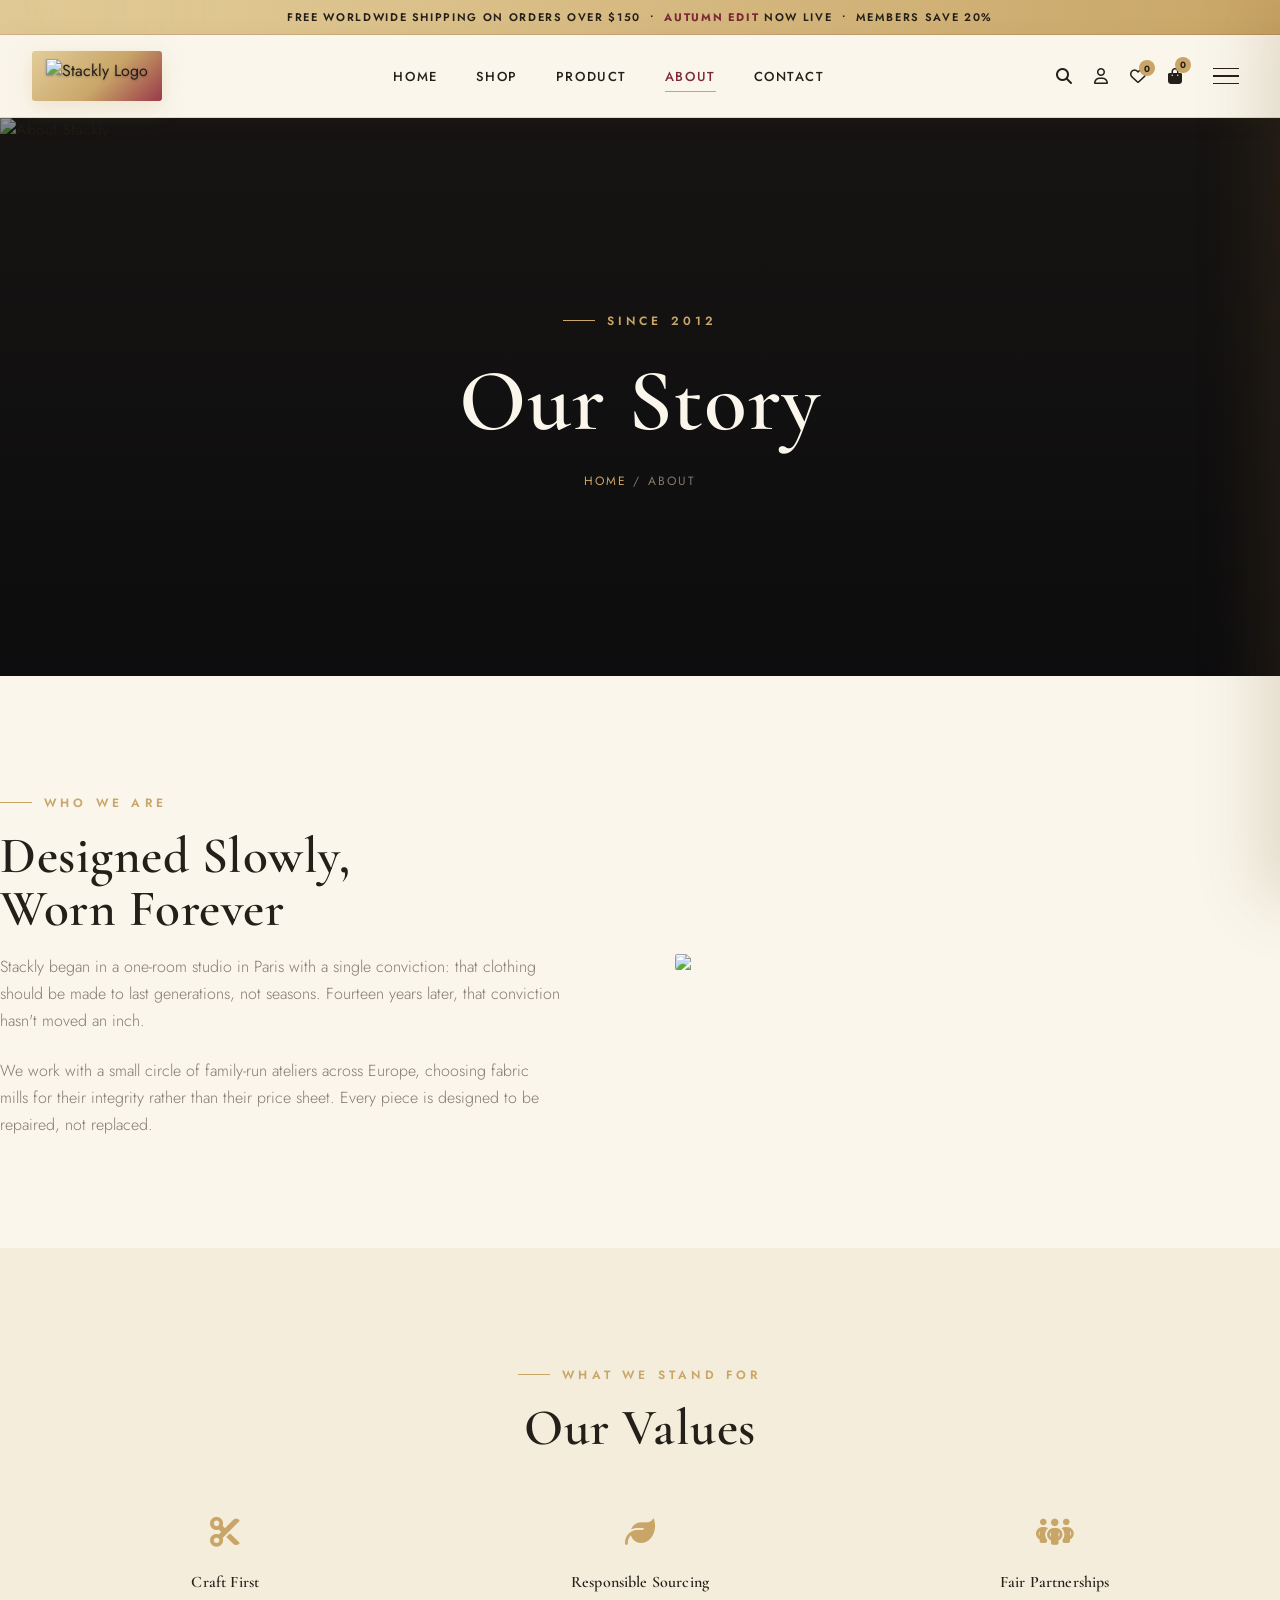
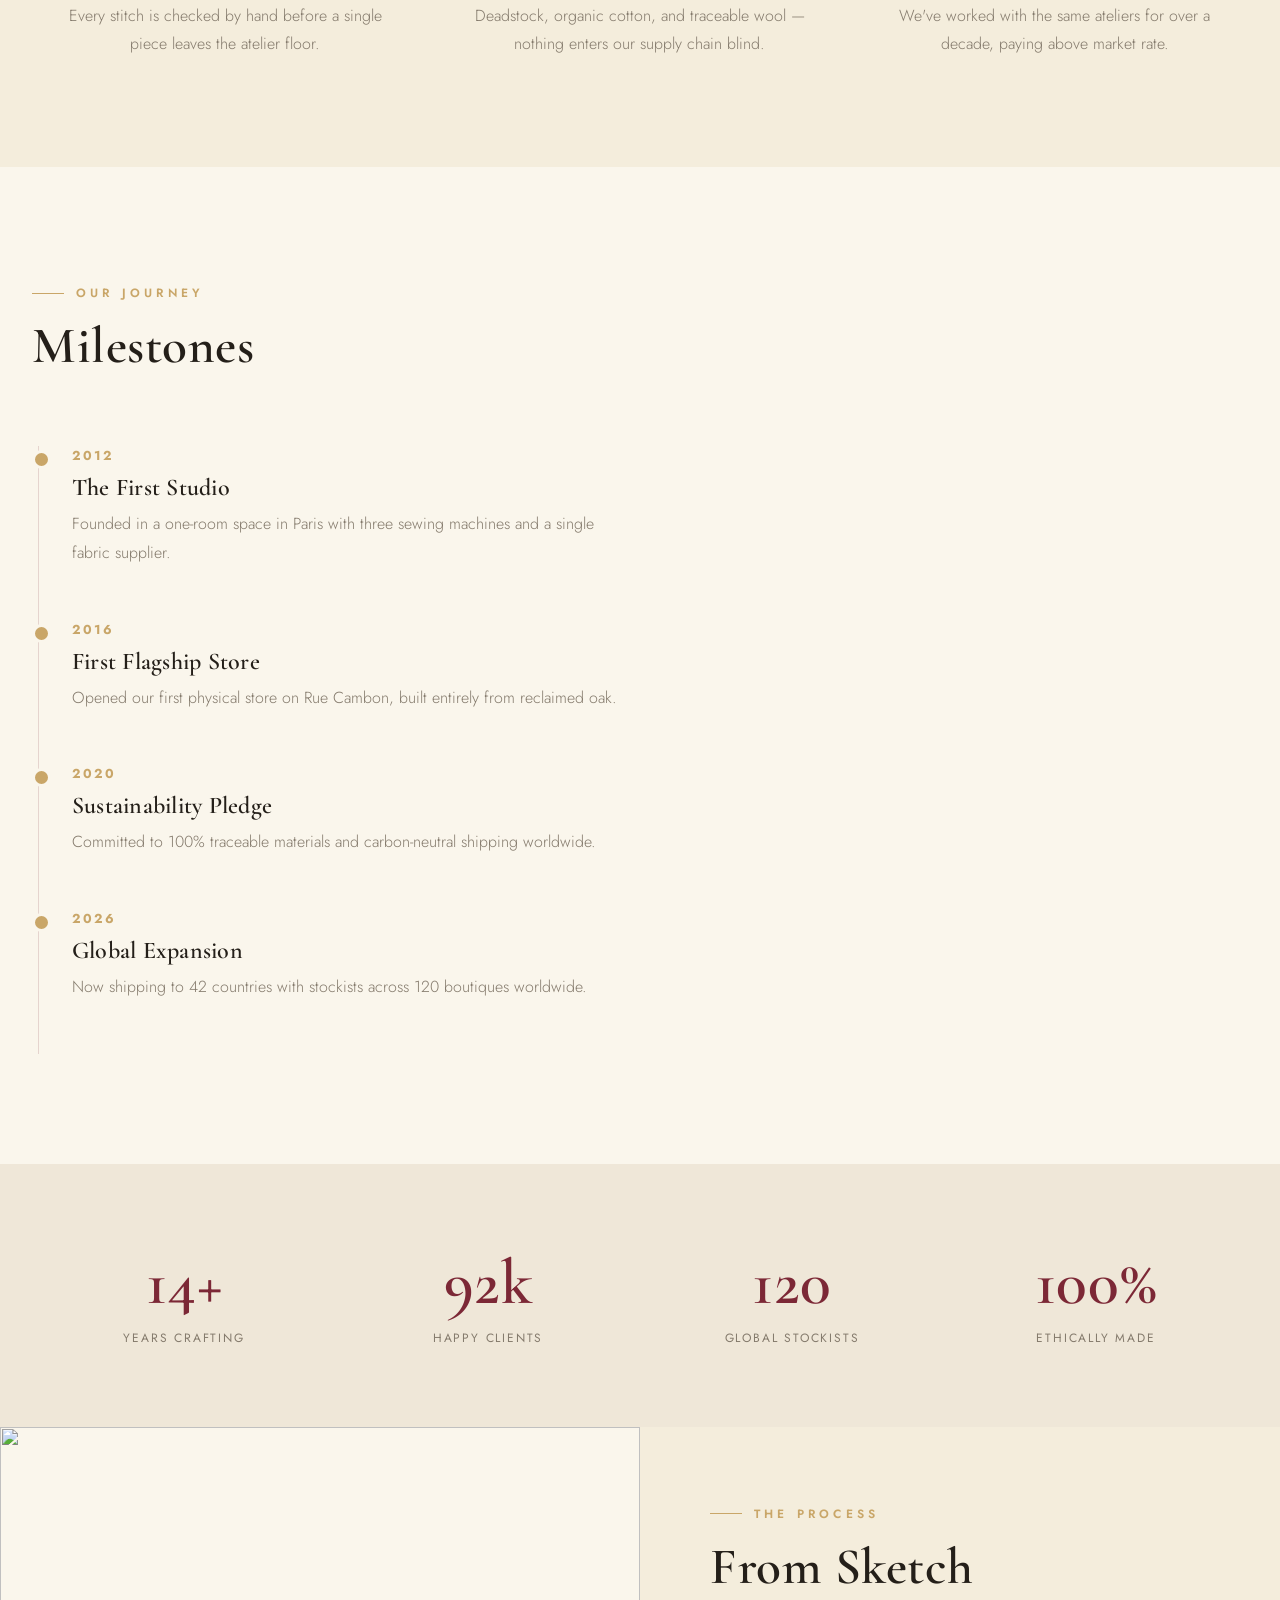
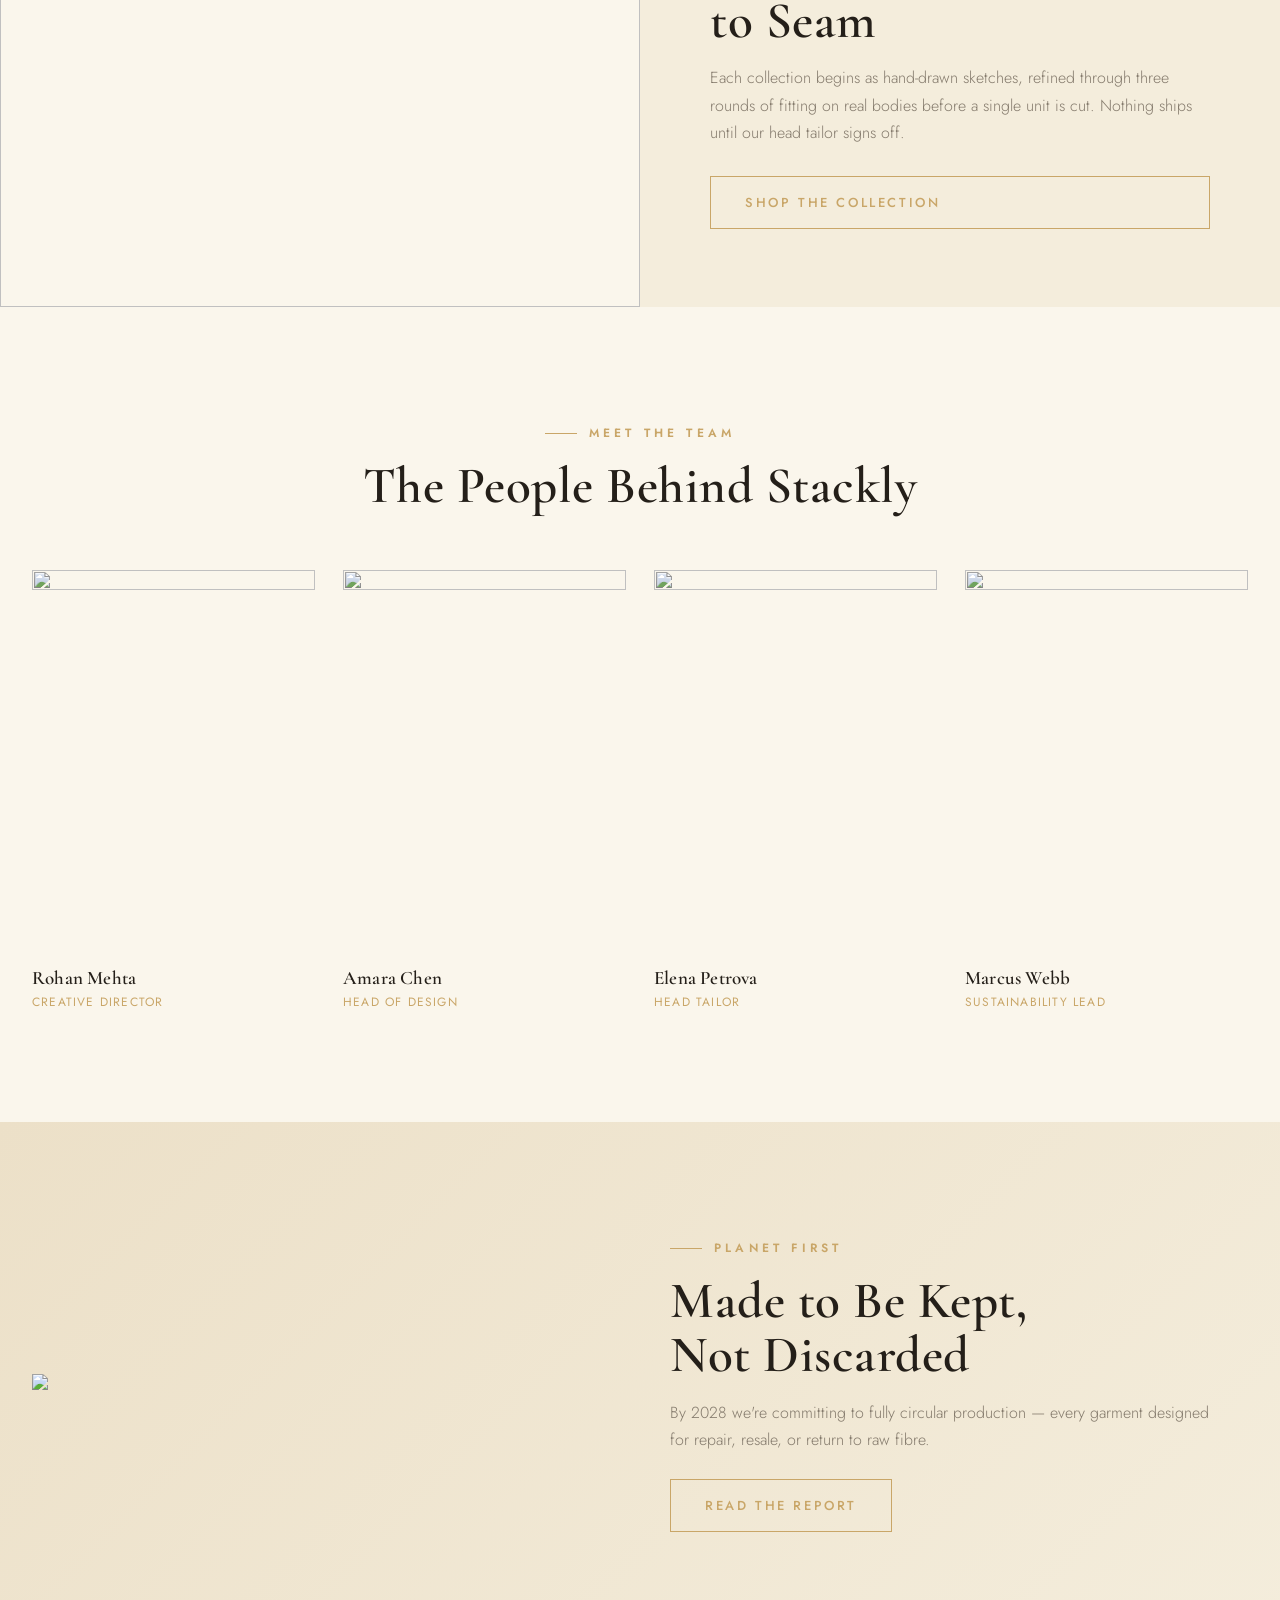
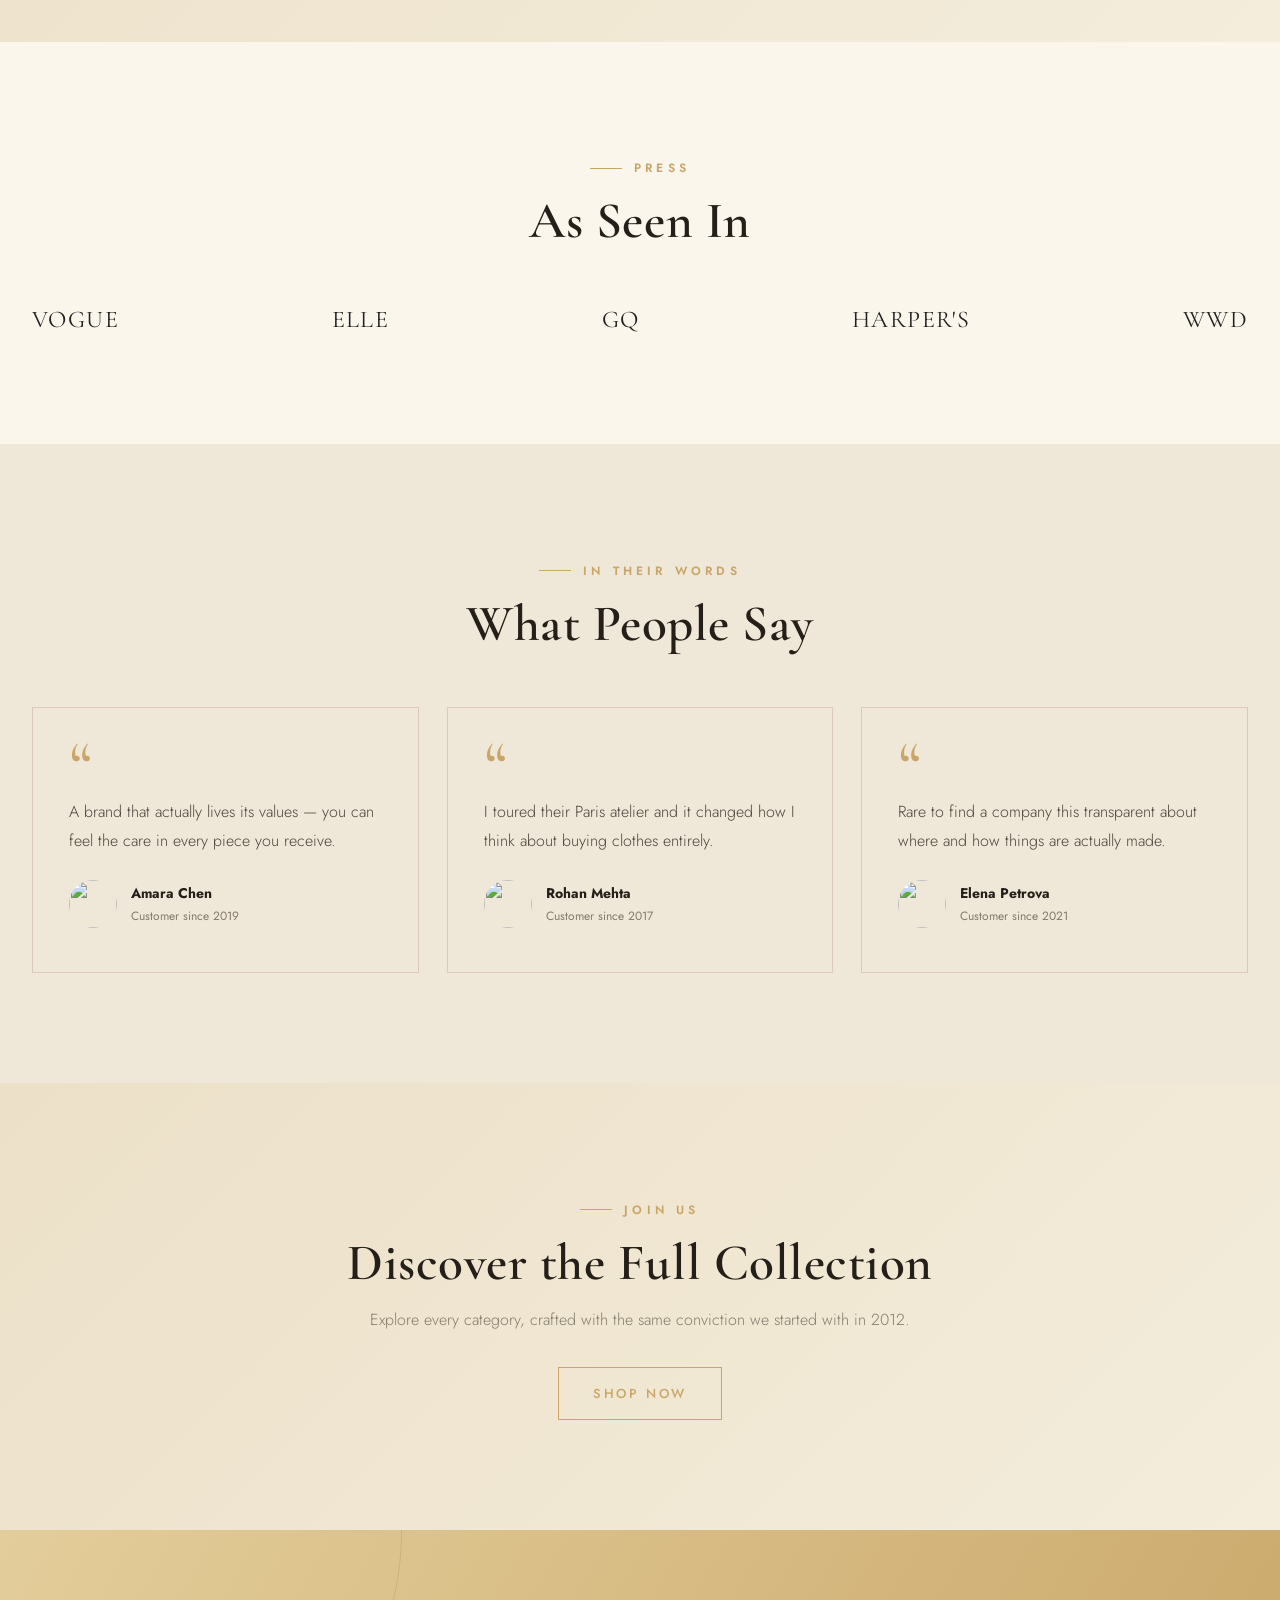
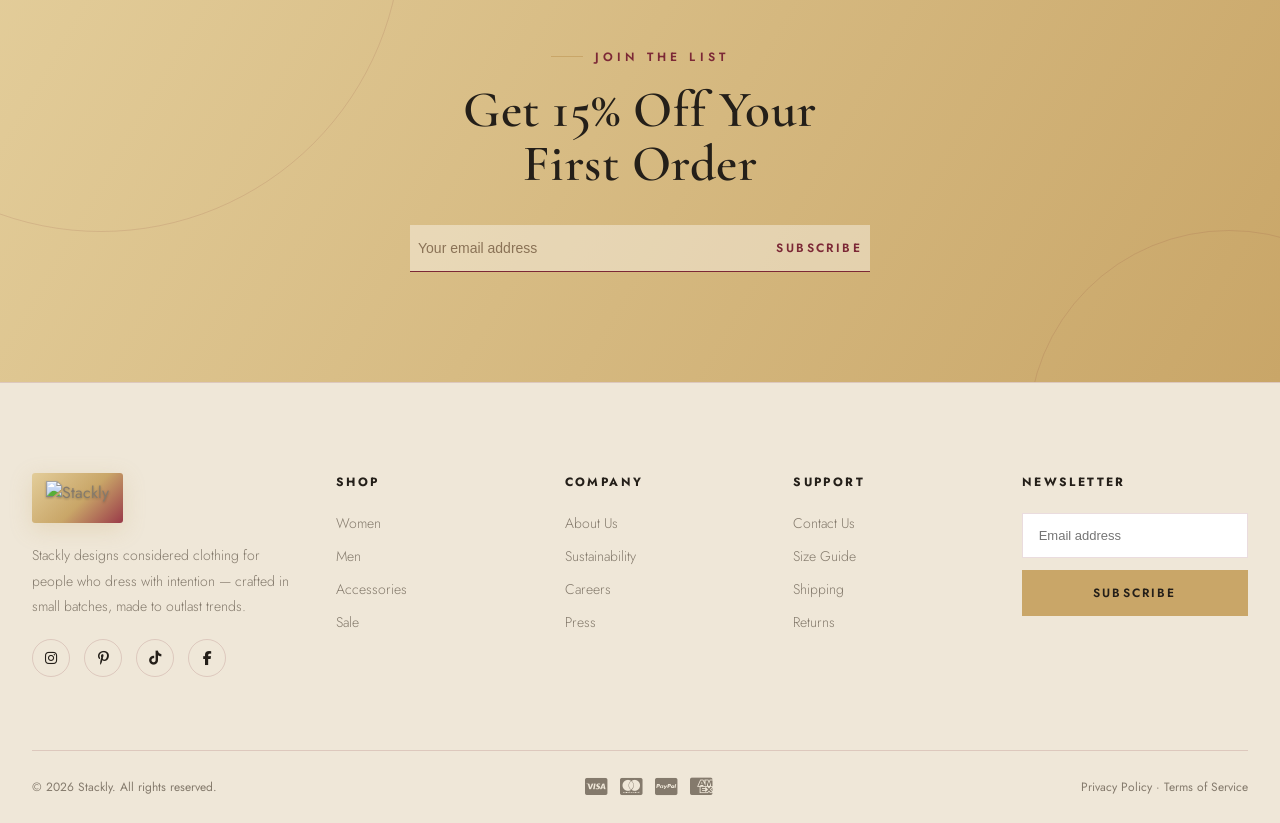
==== about.html @ 3dc77182 "initial commit" ====
<!DOCTYPE html>
<html lang="en">
<head>
<meta charset="UTF-8">
<meta name="viewport" content="width=device-width, initial-scale=1.0">
<title>About — Stackly</title>
<link rel="icon" href="https://wsrv.nl/?url=https://snabsolutions.in/wp-content/uploads/2026/02/stackly-snab-solutions.png&w=64&h=64&output=webp">
<link rel="stylesheet" href="css/style.css">
<link rel="stylesheet" href="https://cdnjs.cloudflare.com/ajax/libs/font-awesome/6.5.1/css/all.min.css">
</head>
<body>

<div class="preloader"><div class="logo-chip"><img src="https://wsrv.nl/?url=https://snabsolutions.in/wp-content/uploads/2026/02/stackly-snab-solutions.png&w=180&h=72&output=webp&q=80&fit=inside" alt="Stackly"></div></div>
<script>setTimeout(function(){var p=document.querySelector(".preloader");if(p)p.classList.add("hide");},1500);</script>
<div class="ambient-blob"></div>
<button class="to-top"><i class="fa-solid fa-arrow-up"></i></button>

<div class="topbar">Free Worldwide Shipping on Orders Over $150 &nbsp;•&nbsp; <b>Autumn Edit</b> Now Live &nbsp;•&nbsp; Members Save 20%</div>
<header class="site-header">
  <div class="header-inner">
    <div class="logo-wrap"><a href="index.html" class="logo-chip"><img src="https://wsrv.nl/?url=https://snabsolutions.in/wp-content/uploads/2026/02/stackly-snab-solutions.png&w=260&h=104&output=webp&q=80&fit=inside" alt="Stackly Logo"></a></div>
    <nav class="main-nav desktop-only">
      <a href="index.html">Home</a><a href="shop.html">Shop</a><a href="product.html">Product</a><a href="about.html" class="active">About</a><a href="contact.html">Contact</a>
    </nav>
    <div class="header-icons">
      <a href="#" class="desktop-only" id="searchToggle"><i class="fa-solid fa-magnifying-glass"></i></a>
      <a href="#" class="desktop-only"><i class="fa-regular fa-user"></i></a>
      <a href="#" class="desktop-only" id="wishlistToggle"><i class="fa-regular fa-heart"></i><span class="icon-badge" id="wishBadge">0</span></a>
      <a href="#" class="cart-icon" id="cartToggle"><i class="fa-solid fa-bag-shopping"></i><span class="icon-badge" id="cartBadge">0</span></a>
      <button class="hamburger" aria-label="Menu"><span></span><span></span><span></span></button>
    </div>
  </div>
</header>

<div class="fullscreen-menu">
  <button class="fs-close hamburger open" aria-label="Close"><span></span><span></span><span></span></button>
  <div class="fs-menu-inner">
    <nav class="fs-nav">
      <a href="index.html"><i>01</i>Home</a><a href="shop.html"><i>02</i>Shop</a><a href="product.html"><i>03</i>Product</a><a href="about.html"><i>04</i>About</a><a href="contact.html"><i>05</i>Contact</a>
    </nav>
    <div class="fs-meta">
      <div class="fs-col"><h5>Contact</h5><a href="mailto:hello@stackly.com">hello@stackly.com</a><a href="tel:+18005551234">+1 (800) 555-1234</a><p>21 Rue Cambon, Paris — 92 Madison Ave, NYC</p></div>
      <div class="fs-col"><h5>Shop</h5><a href="shop.html">Women</a><a href="shop.html">Men</a><a href="shop.html">Accessories</a></div>
      <div class="fs-col"><h5>Follow</h5><div class="fs-icons"><a href="#"><i class="fa-brands fa-instagram"></i></a><a href="#"><i class="fa-brands fa-pinterest-p"></i></a><a href="#"><i class="fa-brands fa-tiktok"></i></a><a href="#"><i class="fa-brands fa-facebook-f"></i></a></div></div>
    </div>
  </div>
</div>

<!-- 1. PAGE HERO -->
<section class="page-hero">
  <img src="https://wsrv.nl/?url=images.unsplash.com/photo-1441986300917-64674bd600d8&w=1600&h=900&fit=cover&output=webp&q=60" alt="About Stackly">
  <div class="container page-hero-content">
    <span class="eyebrow" style="justify-content:center;">Since 2012</span>
    <h1>Our Story</h1>
    <div class="breadcrumb"><a href="index.html">Home</a> / About</div>
  </div>
</section>

<!-- 2. INTRO / STORY -->
<section>
  <div class="container editorial" style="padding:0;display:grid;grid-template-columns:1fr 1fr;gap:70px;align-items:center;">
    <div class="reveal">
      <span class="eyebrow">Who We Are</span>
      <h2 class="section-title">Designed Slowly,<br>Worn Forever</h2>
      <p class="section-sub" style="margin-bottom:22px;">Stackly began in a one-room studio in Paris with a single conviction: that clothing should be made to last generations, not seasons. Fourteen years later, that conviction hasn't moved an inch.</p>
      <p class="section-sub">We work with a small circle of family-run ateliers across Europe, choosing fabric mills for their integrity rather than their price sheet. Every piece is designed to be repaired, not replaced.</p>
    </div>
    <div class="reveal-scale"><img src="https://wsrv.nl/?url=images.unsplash.com/photo-1516763296043-f676c1105999&w=700&h=820&fit=cover&output=webp&q=62" style="border-radius:2px;"></div>
  </div>
</section>

<!-- 3. MISSION / VALUES -->
<section class="charcoal-section">
  <div class="container">
    <div class="section-head center reveal"><span class="eyebrow">What We Stand For</span><h2 class="section-title">Our Values</h2></div>
    <div class="grid grid-3 stagger">
      <div class="reveal" style="text-align:center;padding:0 20px;"><div class="ic" style="font-size:30px;color:var(--gold);margin-bottom:18px;"><i class="fa-solid fa-scissors"></i></div><h4 style="margin-bottom:10px;">Craft First</h4><p class="section-sub" style="margin:0 auto;">Every stitch is checked by hand before a single piece leaves the atelier floor.</p></div>
      <div class="reveal" style="text-align:center;padding:0 20px;"><div class="ic" style="font-size:30px;color:var(--gold);margin-bottom:18px;"><i class="fa-solid fa-leaf"></i></div><h4 style="margin-bottom:10px;">Responsible Sourcing</h4><p class="section-sub" style="margin:0 auto;">Deadstock, organic cotton, and traceable wool — nothing enters our supply chain blind.</p></div>
      <div class="reveal" style="text-align:center;padding:0 20px;"><div class="ic" style="font-size:30px;color:var(--gold);margin-bottom:18px;"><i class="fa-solid fa-people-group"></i></div><h4 style="margin-bottom:10px;">Fair Partnerships</h4><p class="section-sub" style="margin:0 auto;">We've worked with the same ateliers for over a decade, paying above market rate.</p></div>
    </div>
  </div>
</section>

<!-- 4. TIMELINE -->
<section>
  <div class="container">
    <div class="section-head split reveal"><div><span class="eyebrow">Our Journey</span><h2 class="section-title">Milestones</h2></div></div>
    <div class="timeline">
      <div class="timeline-item reveal"><h5>2012</h5><h4>The First Studio</h4><p>Founded in a one-room space in Paris with three sewing machines and a single fabric supplier.</p></div>
      <div class="timeline-item reveal"><h5>2016</h5><h4>First Flagship Store</h4><p>Opened our first physical store on Rue Cambon, built entirely from reclaimed oak.</p></div>
      <div class="timeline-item reveal"><h5>2020</h5><h4>Sustainability Pledge</h4><p>Committed to 100% traceable materials and carbon-neutral shipping worldwide.</p></div>
      <div class="timeline-item reveal"><h5>2026</h5><h4>Global Expansion</h4><p>Now shipping to 42 countries with stockists across 120 boutiques worldwide.</p></div>
    </div>
  </div>
</section>

<!-- 5. STATS -->
<section style="background:var(--ivory-2);padding:80px 0;">
  <div class="container">
    <div class="stats-row stagger" style="color:var(--black);">
      <div class="stat reveal"><h3 style="color:var(--burgundy);">14+</h3><p style="color:var(--text-muted);">Years Crafting</p></div>
      <div class="stat reveal"><h3 style="color:var(--burgundy);">92k</h3><p style="color:var(--text-muted);">Happy Clients</p></div>
      <div class="stat reveal"><h3 style="color:var(--burgundy);">120</h3><p style="color:var(--text-muted);">Global Stockists</p></div>
      <div class="stat reveal"><h3 style="color:var(--burgundy);">100%</h3><p style="color:var(--text-muted);">Ethically Made</p></div>
    </div>
  </div>
</section>

<!-- 6. CRAFTSMANSHIP -->
<section class="editorial" style="padding:0;">
  <div class="editorial-media"><img src="https://wsrv.nl/?url=images.unsplash.com/photo-1509631179647-0177331693ae&w=900&h=1000&fit=cover&output=webp&q=62"></div>
  <div class="editorial-text">
    <span class="eyebrow">The Process</span>
    <h2 class="section-title">From Sketch<br>to Seam</h2>
    <p class="section-sub">Each collection begins as hand-drawn sketches, refined through three rounds of fitting on real bodies before a single unit is cut. Nothing ships until our head tailor signs off.</p>
    <a href="shop.html" class="btn btn-gold"><span>Shop the Collection</span></a>
  </div>
</section>

<!-- 7. TEAM -->
<section>
  <div class="container">
    <div class="section-head center reveal"><span class="eyebrow">Meet the Team</span><h2 class="section-title">The People Behind Stackly</h2></div>
    <div class="grid grid-4 stagger">
      <div class="team-card reveal"><img src="https://wsrv.nl/?url=images.unsplash.com/photo-1500648767791-00dcc994a43e&w=400&h=520&fit=cover&output=webp&q=60"><h4>Rohan Mehta</h4><span>Creative Director</span></div>
      <div class="team-card reveal"><img src="https://wsrv.nl/?url=images.unsplash.com/photo-1544005313-94ddf0286df2&w=400&h=520&fit=cover&output=webp&q=60"><h4>Amara Chen</h4><span>Head of Design</span></div>
      <div class="team-card reveal"><img src="https://wsrv.nl/?url=images.unsplash.com/photo-1438761681033-6461ffad8d80&w=400&h=520&fit=cover&output=webp&q=60"><h4>Elena Petrova</h4><span>Head Tailor</span></div>
      <div class="team-card reveal"><img src="https://wsrv.nl/?url=images.unsplash.com/photo-1519085360753-af0119f7cbe7&w=400&h=520&fit=cover&output=webp&q=60"><h4>Marcus Webb</h4><span>Sustainability Lead</span></div>
    </div>
  </div>
</section>

<!-- 8. SUSTAINABILITY -->
<section class="dark-section">
  <div class="container" style="display:grid;grid-template-columns:1fr 1fr;gap:60px;align-items:center;">
    <div class="reveal-scale"><img src="https://wsrv.nl/?url=images.unsplash.com/photo-1594633312681-425c7b97ccd1&w=700&h=560&fit=cover&output=webp&q=60"></div>
    <div class="reveal">
      <span class="eyebrow">Planet First</span>
      <h2 class="section-title">Made to Be Kept,<br>Not Discarded</h2>
      <p class="section-sub" style="margin-bottom:26px;">By 2028 we're committing to fully circular production — every garment designed for repair, resale, or return to raw fibre.</p>
      <a href="#" class="btn btn-gold"><span>Read the Report</span></a>
    </div>
  </div>
</section>

<!-- 9. PRESS MENTIONS -->
<section>
  <div class="container">
    <div class="section-head center reveal"><span class="eyebrow">Press</span><h2 class="section-title">As Seen In</h2></div>
    <div class="brand-logos reveal"><span>VOGUE</span><span>ELLE</span><span>GQ</span><span>HARPER'S</span><span>WWD</span></div>
  </div>
</section>

<!-- 10. TESTIMONIALS -->
<section style="background:var(--ivory-2);">
  <div class="container">
    <div class="section-head center reveal"><span class="eyebrow">In Their Words</span><h2 class="section-title">What People Say</h2></div>
    <div class="grid grid-3 stagger">
      <div class="testi-card reveal"><span class="quote-mark">“</span><p>A brand that actually lives its values — you can feel the care in every piece you receive.</p><div class="testi-person"><img src="https://wsrv.nl/?url=images.unsplash.com/photo-1544005313-94ddf0286df2&w=100&h=100&fit=cover&output=webp&q=55"><div><h5>Amara Chen</h5><span>Customer since 2019</span></div></div></div>
      <div class="testi-card reveal"><span class="quote-mark">“</span><p>I toured their Paris atelier and it changed how I think about buying clothes entirely.</p><div class="testi-person"><img src="https://wsrv.nl/?url=images.unsplash.com/photo-1500648767791-00dcc994a43e&w=100&h=100&fit=cover&output=webp&q=55"><div><h5>Rohan Mehta</h5><span>Customer since 2017</span></div></div></div>
      <div class="testi-card reveal"><span class="quote-mark">“</span><p>Rare to find a company this transparent about where and how things are actually made.</p><div class="testi-person"><img src="https://wsrv.nl/?url=images.unsplash.com/photo-1438761681033-6461ffad8d80&w=100&h=100&fit=cover&output=webp&q=55"><div><h5>Elena Petrova</h5><span>Customer since 2021</span></div></div></div>
    </div>
  </div>
</section>

<!-- 11. CTA BANNER -->
<section class="dark-section" style="text-align:center;">
  <div class="container reveal">
    <span class="eyebrow" style="justify-content:center;">Join Us</span>
    <h2 class="section-title">Discover the Full Collection</h2>
    <p class="section-sub" style="margin:0 auto 34px;">Explore every category, crafted with the same conviction we started with in 2012.</p>
    <a href="shop.html" class="btn btn-gold"><span>Shop Now</span></a>
  </div>
</section>

<!-- 12. NEWSLETTER -->
<section class="newsletter">
  <div class="container reveal">
    <span class="eyebrow" style="color:var(--burgundy);">Join the List</span>
    <h2 class="section-title">Get 15% Off Your<br>First Order</h2>
    <form class="newsletter-form"><input type="email" placeholder="Your email address" required><button type="submit">Subscribe</button></form>
  </div>
</section>

<footer class="site-footer">
  <div class="container">
    <div class="footer-top">
      <div class="footer-col footer-logo">
        <div class="logo-chip"><img src="https://wsrv.nl/?url=https://snabsolutions.in/wp-content/uploads/2026/02/stackly-snab-solutions.png&w=200&h=80&output=webp&q=80&fit=inside" alt="Stackly"></div>
        <p class="desc">Stackly designs considered clothing for people who dress with intention — crafted in small batches, made to outlast trends.</p>
        <div class="footer-social"><a href="#"><i class="fa-brands fa-instagram"></i></a><a href="#"><i class="fa-brands fa-pinterest-p"></i></a><a href="#"><i class="fa-brands fa-tiktok"></i></a><a href="#"><i class="fa-brands fa-facebook-f"></i></a></div>
      </div>
      <div class="footer-col"><h5>Shop</h5><a href="shop.html">Women</a><a href="shop.html">Men</a><a href="shop.html">Accessories</a><a href="shop.html">Sale</a></div>
      <div class="footer-col"><h5>Company</h5><a href="about.html">About Us</a><a href="about.html">Sustainability</a><a href="contact.html">Careers</a><a href="contact.html">Press</a></div>
      <div class="footer-col"><h5>Support</h5><a href="contact.html">Contact Us</a><a href="#">Size Guide</a><a href="#">Shipping</a><a href="#">Returns</a></div>
      <div class="footer-col footer-newsletter"><h5>Newsletter</h5><form><input type="email" placeholder="Email address"><button type="submit">Subscribe</button></form></div>
    </div>
    <div class="footer-bottom">
      <span>© 2026 Stackly. All rights reserved.</span>
      <div class="pay-icons"><i class="fa-brands fa-cc-visa"></i><i class="fa-brands fa-cc-mastercard"></i><i class="fa-brands fa-cc-paypal"></i><i class="fa-brands fa-cc-amex"></i></div>
      <span>Privacy Policy · Terms of Service</span>
    </div>
  </div>
</footer>


<!-- ===================== CART DRAWER / SEARCH / TOAST (shared) ===================== -->
<div class="overlay-mask" id="overlayMask"></div>

<aside class="cart-drawer" id="cartDrawer">
  <div class="cart-drawer-head">
    <h4>Your Bag (<span id="cartCount">0</span>)</h4>
    <button class="cart-close" id="cartClose"><i class="fa-solid fa-xmark"></i></button>
  </div>
  <div class="cart-drawer-items" id="cartItems">
    <p class="cart-empty">Your bag is empty. Start adding pieces you love.</p>
  </div>
  <div class="cart-drawer-foot">
    <div class="cart-subtotal"><span>Subtotal</span><span id="cartSubtotal">$0.00</span></div>
    <a href="#" class="btn btn-solid" id="checkoutBtn" style="width:100%;justify-content:center;"><span>Checkout</span></a>
    <a href="shop.html" class="btn" style="width:100%;justify-content:center;margin-top:10px;"><span>Continue Shopping</span></a>
  </div>
</aside>

<div class="search-overlay" id="searchOverlay">
  <button class="cart-close" id="searchClose"><i class="fa-solid fa-xmark"></i></button>
  <div class="search-overlay-inner">
    <span class="eyebrow">Search Stackly</span>
    <form id="searchForm"><input type="text" id="searchInput" placeholder="Search for products, categories..." autocomplete="off"><button type="submit"><i class="fa-solid fa-magnifying-glass"></i></button></form>
    <div class="search-suggest">
      <span>Popular:</span>
      <a href="shop.html">Wool Overcoat</a><a href="shop.html">Silk Dress</a><a href="shop.html">Sneakers</a><a href="shop.html">Accessories</a>
    </div>
  </div>
</div>

<div class="toast-stack" id="toastStack"></div>

<script src="js/script.js"></script>
</body>
</html>
---- css/style.css ----
/* ===================== STACKLY — Premium Fashion Theme ===================== */
@import url('https://fonts.googleapis.com/css2?family=Cormorant+Garamond:ital,wght@0,400;0,500;0,600;1,400&family=Jost:wght@300;400;500;600;700&display=swap');

:root{
  --black:#241f19;
  --charcoal:#f4eddc;
  --charcoal-2:#ece0c8;
  --ivory:#faf6ec;
  --ivory-2:#efe7d8;
  --gold:#c9a668;
  --gold-light:#e3cd9a;
  --burgundy:#7c2836;
  --burgundy-light:#9a3a49;
  --white:#ffffff;
  --text-muted:#847a6c;
  --line:rgba(124,40,54,0.16);
  --shadow:0 20px 50px rgba(124,90,40,0.14);
  --radius:2px;
  --ff-display:'Cormorant Garamond', serif;
  --ff-body:'Jost', sans-serif;
  --ease:cubic-bezier(.22,.61,.36,1);
}

*{box-sizing:border-box;margin:0;padding:0;}
html{scroll-behavior:smooth;}
body{
  font-family:var(--ff-body);
  background:var(--ivory);
  color:var(--black);
  overflow-x:hidden;
  -webkit-font-smoothing:antialiased;
}
img{max-width:100%;display:block;}
a{text-decoration:none;color:inherit;}
ul{list-style:none;}
button{font-family:inherit;cursor:pointer;border:none;background:none;}
.container{max-width:1320px;margin:0 auto;padding:0 32px;}
h1,h2,h3,h4{font-family:var(--ff-display);font-weight:600;letter-spacing:.01em;}
.eyebrow{
  font-family:var(--ff-body);
  font-size:12px;letter-spacing:.35em;text-transform:uppercase;
  color:var(--gold);font-weight:600;
  display:inline-flex;align-items:center;gap:12px;margin-bottom:18px;
}
.eyebrow::before{content:'';width:32px;height:1px;background:var(--gold);}
.section-title{font-size:clamp(32px,4vw,54px);line-height:1.05;margin-bottom:16px;}
.section-sub{color:var(--text-muted);font-size:16px;max-width:560px;line-height:1.7;font-weight:300;}
.section-head{margin-bottom:56px;}
.section-head.center{text-align:center;margin-left:auto;margin-right:auto;}
.section-head.center .section-sub{margin-left:auto;margin-right:auto;}
.section-head.split{display:flex;justify-content:space-between;align-items:flex-end;gap:24px;flex-wrap:wrap;}

section{padding:110px 0;position:relative;}
.dark-section{background:linear-gradient(135deg,var(--charcoal-2),var(--charcoal));color:var(--black);}
.dark-section .section-sub{color:var(--text-muted);}
.charcoal-section{background:var(--charcoal);color:var(--black);}
.charcoal-section .section-sub{color:var(--text-muted);}

/* Buttons */
.btn{
  display:inline-flex;align-items:center;gap:10px;
  padding:16px 34px;font-size:13px;letter-spacing:.2em;text-transform:uppercase;font-weight:500;
  border:1px solid var(--black);color:var(--black);background:transparent;
  transition:all .45s var(--ease);position:relative;overflow:hidden;
}
.btn span{position:relative;z-index:2;}
.btn::before{content:'';position:absolute;inset:0;background:var(--black);transform:translateX(-101%);transition:transform .45s var(--ease);z-index:1;}
.btn:hover{color:var(--ivory);}
.btn:hover::before{transform:translateX(0);}
.btn-gold{border-color:var(--gold);color:var(--gold);}
.btn-gold::before{background:var(--gold);}
.btn-gold:hover{color:var(--black);}
.btn-light{border-color:var(--ivory);color:var(--ivory);}
.btn-light::before{background:var(--ivory);}
.btn-light:hover{color:var(--black);}
.btn-solid{background:var(--black);color:var(--ivory);border-color:var(--black);}
.btn-solid::before{background:var(--gold);}
.btn-solid:hover{color:var(--black);}

/* ===================== HEADER ===================== */
.topbar{
  background:linear-gradient(90deg,var(--gold-light),var(--gold));color:var(--black);
  font-size:11px;letter-spacing:.15em;text-transform:uppercase;
  padding:9px 0;text-align:center;font-weight:600;
  border-bottom:1px solid var(--line);
}
.topbar b{color:var(--burgundy);}

header.site-header{
  position:sticky;top:0;z-index:500;
  background:rgba(250,246,236,0.92);
  backdrop-filter:blur(14px);
  border-bottom:1px solid var(--line);
  box-shadow:0 2px 24px rgba(124,90,40,0.06);
}
.header-inner{
  display:flex;align-items:center;justify-content:space-between;
  padding:16px 32px;max-width:1440px;margin:0 auto;gap:24px;
}
.logo-wrap{display:flex;align-items:center;gap:12px;}
.logo-chip{
  background:linear-gradient(135deg,var(--gold-light),var(--gold) 55%,var(--burgundy-light));
  padding:8px 14px;border-radius:3px;
  box-shadow:0 6px 22px rgba(201,166,104,.25);
  display:flex;align-items:center;
}
.logo-chip img{height:34px;width:auto;display:block;filter:drop-shadow(0 1px 1px rgba(0,0,0,.25));}
.logo-word{font-family:var(--ff-display);font-size:14px;letter-spacing:.28em;color:var(--burgundy);text-transform:uppercase;}

.main-nav{display:flex;gap:38px;align-items:center;}
.main-nav a{
  font-size:13px;letter-spacing:.12em;text-transform:uppercase;color:var(--black);
  position:relative;padding:6px 0;font-weight:500;
}
.main-nav a::after{content:'';position:absolute;left:0;bottom:0;width:0;height:1px;background:var(--gold);transition:width .35s var(--ease);}
.main-nav a:hover::after,.main-nav a.active::after{width:100%;}
.main-nav a.active{color:var(--burgundy);}

.header-icons{display:flex;align-items:center;gap:22px;}
.header-icons a, .header-icons button{color:var(--black);position:relative;transition:color .3s;}
.header-icons a:hover, .header-icons button:hover{color:var(--burgundy);}
.icon-badge{
  position:absolute;top:-8px;right:-9px;background:var(--gold);color:var(--black);
  font-size:9px;font-weight:700;width:16px;height:16px;border-radius:50%;
  display:flex;align-items:center;justify-content:center;
}

/* Hamburger */
.hamburger{
  width:44px;height:44px;display:flex;flex-direction:column;justify-content:center;align-items:center;gap:6px;
  z-index:1200;position:relative;
}
.hamburger span{width:26px;height:1.5px;background:var(--black);transition:all .4s var(--ease);}
.hamburger.open span{background:var(--burgundy);}
.hamburger.open span:nth-child(1){transform:translateY(7.5px) rotate(45deg);}
.hamburger.open span:nth-child(2){opacity:0;}
.hamburger.open span:nth-child(3){transform:translateY(-7.5px) rotate(-45deg);}

/* Fullscreen menu (ALL nav + icons live here on mobile) */
.fullscreen-menu{
  position:fixed;inset:0;z-index:1100;
  background:linear-gradient(160deg,var(--ivory) 0%,var(--charcoal) 100%);
  display:flex;flex-direction:column;
  transform:translateY(-100%);transition:transform .6s var(--ease);
  overflow-y:auto;
}
.fullscreen-menu.open{transform:translateY(0);}
.fs-menu-inner{
  flex:1;display:flex;flex-direction:column;justify-content:center;
  padding:120px 32px 60px;max-width:1320px;margin:0 auto;width:100%;
}
.fs-nav{display:flex;flex-direction:column;gap:6px;margin-bottom:50px;}
.fs-nav a{
  font-family:var(--ff-display);font-size:clamp(38px,9vw,74px);color:var(--black);
  font-weight:500;line-height:1.25;letter-spacing:.01em;
  display:inline-flex;align-items:baseline;gap:18px;
  opacity:0;transform:translateY(30px);transition:all .6s var(--ease);
}
.fullscreen-menu.open .fs-nav a{opacity:1;transform:translateY(0);}
.fs-nav a i{font-family:var(--ff-body);font-style:normal;font-size:13px;color:var(--burgundy);letter-spacing:.1em;}
.fs-nav a:hover{color:var(--burgundy);padding-left:14px;}
.fs-meta{display:flex;flex-wrap:wrap;gap:60px;border-top:1px solid var(--line);padding-top:36px;}
.fs-col h5{font-size:11px;letter-spacing:.25em;text-transform:uppercase;color:var(--burgundy);margin-bottom:16px;}
.fs-col a,.fs-col p{display:block;color:var(--text-muted);font-size:14px;margin-bottom:10px;font-weight:300;}
.fs-icons{display:flex;gap:18px;margin-top:8px;}
.fs-icons a{width:38px;height:38px;border:1px solid var(--line);border-radius:50%;display:flex;align-items:center;justify-content:center;font-size:13px;color:var(--black);}
.fs-icons a:hover{background:var(--gold);color:var(--black);border-color:var(--gold);}
.fs-close{position:absolute;top:26px;right:32px;}

.desktop-only{display:flex;}
.mobile-only{display:none;}

/* ===================== HERO SLIDER ===================== */
.hero-slider{position:relative;height:100vh;min-height:560px;overflow:hidden;background:var(--black);}
.hero-slide{
  position:absolute;inset:0;opacity:0;transform:scale(1.08);
  transition:opacity 1.4s var(--ease), transform 6s linear;
  display:flex;align-items:center;
}
.hero-slide.active{opacity:1;transform:scale(1);z-index:2;}
.hero-slide img{position:absolute;inset:0;width:100%;height:100%;object-fit:cover;}
.hero-slide::before{content:'';position:absolute;inset:0;background:linear-gradient(90deg,rgba(11,11,13,.78) 0%,rgba(11,11,13,.35) 48%,rgba(11,11,13,.15) 100%);z-index:1;}
.hero-content{position:relative;z-index:3;padding:0 32px;max-width:1320px;margin:0 auto;width:100%;color:var(--ivory);}
.hero-content .eyebrow{color:var(--gold-light);}
.hero-content h1{font-size:clamp(48px,8vw,110px);line-height:.98;max-width:820px;opacity:0;transform:translateY(40px);animation:heroIn 1.1s .3s var(--ease) forwards;}
.hero-content p{max-width:460px;color:#dcd6c9;margin:26px 0 36px;font-weight:300;font-size:17px;line-height:1.7;opacity:0;transform:translateY(30px);animation:heroIn 1.1s .55s var(--ease) forwards;}
.hero-content .hero-cta{display:flex;gap:18px;opacity:0;transform:translateY(30px);animation:heroIn 1.1s .8s var(--ease) forwards;}
@keyframes heroIn{to{opacity:1;transform:translateY(0);}}

.hero-dots{position:absolute;bottom:44px;left:0;right:0;z-index:5;display:flex;justify-content:center;gap:12px;}
.hero-dots button{width:34px;height:3px;background:rgba(255,255,255,.3);position:relative;overflow:hidden;transition:background .3s;}
.hero-dots button.active{background:rgba(255,255,255,.3);}
.hero-dots button.active::after{content:'';position:absolute;inset:0;background:var(--gold);animation:dotFill 3s linear forwards;}
@keyframes dotFill{from{width:0;}to{width:100%;}}
.hero-scroll{position:absolute;right:40px;bottom:50px;z-index:5;color:var(--ivory-2);display:flex;flex-direction:column;align-items:center;gap:10px;font-size:10px;letter-spacing:.3em;text-transform:uppercase;}
.hero-scroll .line{width:1px;height:50px;background:linear-gradient(var(--gold),transparent);animation:scrollLine 2s infinite var(--ease);}
@keyframes scrollLine{0%{transform:scaleY(0);transform-origin:top;}50%{transform:scaleY(1);transform-origin:top;}50.1%{transform-origin:bottom;}100%{transform:scaleY(0);transform-origin:bottom;}}
.hero-nav-arrows{position:absolute;bottom:44px;right:40px;z-index:6;display:flex;gap:10px;}
@media(max-width:760px){.hero-nav-arrows{display:none;}}

/* small hero for inner pages */
.page-hero{position:relative;height:62vh;min-height:420px;display:flex;align-items:center;overflow:hidden;background:var(--black);}
.page-hero img{position:absolute;inset:0;width:100%;height:100%;object-fit:cover;opacity:.55;}
.page-hero::before{content:'';position:absolute;inset:0;background:linear-gradient(180deg,rgba(11,11,13,.55),rgba(11,11,13,.92));}
.page-hero-content{position:relative;z-index:2;text-align:center;width:100%;color:var(--ivory);}
.page-hero-content h1{font-size:clamp(42px,7vw,88px);}
.breadcrumb{margin-top:18px;font-size:12px;letter-spacing:.18em;text-transform:uppercase;color:var(--text-muted);}
.breadcrumb a{color:var(--gold);}

/* ===================== REVEAL ANIMATION ===================== */
.reveal{opacity:0;transform:translateY(48px);transition:opacity .9s var(--ease), transform .9s var(--ease);}
.reveal.in{opacity:1;transform:translateY(0);}
.reveal-scale{opacity:0;transform:scale(.92);transition:opacity 1s var(--ease),transform 1s var(--ease);}
.reveal-scale.in{opacity:1;transform:scale(1);}
.stagger .reveal:nth-child(1){transition-delay:.05s;}
.stagger .reveal:nth-child(2){transition-delay:.15s;}
.stagger .reveal:nth-child(3){transition-delay:.25s;}
.stagger .reveal:nth-child(4){transition-delay:.35s;}
.stagger .reveal:nth-child(5){transition-delay:.45s;}
.stagger .reveal:nth-child(6){transition-delay:.55s;}

/* ===================== CARDS / GRIDS ===================== */
.grid{display:grid;gap:28px;}
.grid-4{grid-template-columns:repeat(4,1fr);}
.grid-3{grid-template-columns:repeat(3,1fr);}
.grid-2{grid-template-columns:repeat(2,1fr);}

.cat-card{position:relative;overflow:hidden;aspect-ratio:3/4;background:var(--charcoal);}
.cat-card img{width:100%;height:100%;object-fit:cover;transition:transform .8s var(--ease);}
.cat-card:hover img{transform:scale(1.08);}
.cat-card::after{content:'';position:absolute;inset:0;background:linear-gradient(180deg,transparent 40%,rgba(0,0,0,.75));}
.cat-card-label{position:absolute;left:24px;bottom:24px;z-index:2;color:var(--ivory);}
.cat-card-label span{font-size:11px;letter-spacing:.2em;color:var(--gold-light);text-transform:uppercase;}
.cat-card-label h3{font-size:26px;margin-top:6px;}

.product-card{position:relative;}
.product-media{position:relative;overflow:hidden;aspect-ratio:3/4;background:var(--ivory-2);margin-bottom:18px;}
.product-media img{width:100%;height:100%;object-fit:cover;transition:transform .7s var(--ease), opacity .5s;}
.product-media img.img-b{position:absolute;inset:0;opacity:0;}
.product-media.swap:hover .img-a{opacity:0;}
.product-card:hover .img-b{opacity:1;}
.product-card:hover img{transform:scale(1.04);}
.product-tag{position:absolute;top:14px;left:14px;background:var(--burgundy);color:var(--ivory);font-size:10px;letter-spacing:.15em;text-transform:uppercase;padding:6px 12px;z-index:2;}
.product-tag.gold{background:var(--gold);color:var(--black);}
.product-wish{position:absolute;top:14px;right:14px;width:36px;height:36px;border-radius:50%;background:rgba(255,255,255,.92);box-shadow:0 4px 14px rgba(36,31,25,.14);display:flex;align-items:center;justify-content:center;z-index:5;cursor:pointer;transition:all .3s var(--ease);}
.product-wish:hover{background:var(--gold);transform:scale(1.08);}
.product-quickadd{position:absolute;left:14px;right:14px;bottom:14px;z-index:5;background:var(--black);color:var(--ivory);text-align:center;padding:13px;font-size:11px;letter-spacing:.18em;text-transform:uppercase;cursor:pointer;opacity:.94;transition:all .3s var(--ease);}
.product-quickadd:hover{opacity:1;background:var(--burgundy);}
.product-info h4{font-family:var(--ff-body);font-weight:500;font-size:15px;margin-bottom:6px;}
.product-price{font-size:14px;color:var(--text-muted);}
.product-price .old{text-decoration:line-through;margin-right:8px;opacity:.6;}
.product-price .new{color:var(--burgundy);font-weight:600;}
.rating{color:var(--gold);font-size:12px;margin-bottom:6px;letter-spacing:2px;}

/* Marquee */
.marquee{overflow:hidden;white-space:nowrap;border-top:1px solid var(--line);border-bottom:1px solid var(--line);padding:22px 0;background:var(--ivory-2);}
.marquee-track{display:inline-block;animation:marquee 26s linear infinite;}
.marquee-track span{font-family:var(--ff-display);font-size:26px;color:var(--black);margin:0 34px;letter-spacing:.02em;}
.marquee-track span i{color:var(--gold);font-style:normal;margin:0 34px;}
@keyframes marquee{from{transform:translateX(0);}to{transform:translateX(-50%);}}

/* USP strip */
.usp-strip{display:grid;grid-template-columns:repeat(4,1fr);border-top:1px solid var(--line);border-bottom:1px solid var(--line);}
.usp-item{padding:34px 24px;text-align:center;border-right:1px solid var(--line);}
.usp-item:last-child{border-right:none;}
.usp-item .ic{font-size:26px;color:var(--gold);margin-bottom:12px;}
.usp-item h5{font-size:13px;letter-spacing:.1em;text-transform:uppercase;margin-bottom:6px;}
.usp-item p{font-size:12.5px;color:var(--text-muted);}

/* Editorial split */
.editorial{display:grid;grid-template-columns:1fr 1fr;align-items:stretch;gap:0;}
.editorial-media{position:relative;overflow:hidden;min-height:480px;}
.editorial-media img{width:100%;height:100%;object-fit:cover;}
.editorial-text{background:var(--charcoal);color:var(--black);display:flex;flex-direction:column;justify-content:center;padding:70px;}
.editorial-text .section-sub{color:var(--text-muted);margin-bottom:30px;}

/* Testimonials */
.testi-card{background:var(--ivory-2);padding:44px 36px;border:1px solid var(--line);position:relative;}
.testi-card .quote-mark{font-family:var(--ff-display);font-size:70px;color:var(--gold);line-height:.4;display:block;margin-bottom:18px;}
.testi-card p{font-size:16px;line-height:1.8;color:#4a453d;margin-bottom:24px;font-weight:300;}
.testi-person{display:flex;align-items:center;gap:14px;}
.testi-person img{width:48px;height:48px;border-radius:50%;object-fit:cover;}
.testi-person h5{font-size:14px;}
.testi-person span{font-size:12px;color:var(--text-muted);}

/* Stats */
.stats-row{display:grid;grid-template-columns:repeat(4,1fr);text-align:center;}
.stat h3{font-size:clamp(38px,5vw,64px);color:var(--gold);}
.stat p{font-size:12px;letter-spacing:.15em;text-transform:uppercase;color:#a49c8f;margin-top:8px;}

/* Newsletter */
.newsletter{background:linear-gradient(120deg,var(--gold-light),var(--gold));color:var(--black);text-align:center;position:relative;overflow:hidden;}
.newsletter::before{content:'';position:absolute;width:600px;height:600px;border-radius:50%;border:1px solid rgba(124,40,54,.12);top:-300px;left:-200px;}
.newsletter::after{content:'';position:absolute;width:400px;height:400px;border-radius:50%;border:1px solid rgba(124,40,54,.12);bottom:-250px;right:-150px;}
.newsletter-form{display:flex;justify-content:center;gap:0;max-width:460px;margin:34px auto 0;border-bottom:1px solid var(--burgundy);background:rgba(255,255,255,.4);}
.newsletter-form input{flex:1;background:transparent;border:none;padding:14px 8px;color:var(--black);font-size:14px;}
.newsletter-form input::placeholder{color:#8a7256;}
.newsletter-form button{color:var(--burgundy);font-weight:600;font-size:12px;letter-spacing:.2em;text-transform:uppercase;padding:14px 8px;}

/* Instagram gallery */
.insta-grid{display:grid;grid-template-columns:repeat(6,1fr);gap:6px;}
.insta-grid a{position:relative;aspect-ratio:1;overflow:hidden;display:block;}
.insta-grid img{width:100%;height:100%;object-fit:cover;transition:transform .6s var(--ease);}
.insta-grid a:hover img{transform:scale(1.12);}
.insta-grid a::after{content:'\f16d';font-family:'Font Awesome 6 Brands';position:absolute;inset:0;background:rgba(11,11,13,.55);color:#fff;display:flex;align-items:center;justify-content:center;font-size:22px;opacity:0;transition:opacity .3s;}
.insta-grid a:hover::after{opacity:1;}

/* Logos strip */
.brand-logos{display:flex;justify-content:space-between;align-items:center;flex-wrap:wrap;gap:40px;opacity:.55;filter:grayscale(1);}
.brand-logos span{font-family:var(--ff-display);font-size:24px;letter-spacing:.06em;}

/* Accordion (FAQ) */
.accordion-item{border-bottom:1px solid var(--line);}
.accordion-head{display:flex;justify-content:space-between;align-items:center;padding:26px 4px;cursor:pointer;}
.accordion-head h4{font-size:19px;font-weight:500;}
.accordion-head .plus{font-size:20px;color:var(--gold);transition:transform .35s var(--ease);}
.accordion-item.open .plus{transform:rotate(45deg);}
.accordion-body{max-height:0;overflow:hidden;transition:max-height .45s var(--ease);}
.accordion-item.open .accordion-body{max-height:220px;}
.accordion-body p{padding:0 4px 26px;color:var(--text-muted);line-height:1.8;font-weight:300;max-width:760px;}

/* Timeline (about) */
.timeline{position:relative;padding-left:40px;}
.timeline::before{content:'';position:absolute;left:6px;top:0;bottom:0;width:1px;background:var(--line);}
.timeline-item{position:relative;padding-bottom:52px;}
.timeline-item::before{content:'';position:absolute;left:-40px;top:4px;width:13px;height:13px;border-radius:50%;background:var(--gold);border:3px solid var(--ivory);}
.timeline-item h5{color:var(--gold);font-size:13px;letter-spacing:.15em;margin-bottom:8px;}
.timeline-item h4{font-size:24px;margin-bottom:8px;}
.timeline-item p{color:var(--text-muted);max-width:560px;font-weight:300;line-height:1.8;}

/* Team */
.team-card img{aspect-ratio:3/4;object-fit:cover;width:100%;filter:grayscale(.4);transition:filter .5s;}
.team-card:hover img{filter:grayscale(0);}
.team-card h4{margin-top:18px;font-size:19px;}
.team-card span{font-size:12px;color:var(--gold);letter-spacing:.1em;text-transform:uppercase;}

/* Filter / shop layout */
.shop-layout{display:grid;grid-template-columns:260px 1fr;gap:50px;align-items:start;}
.filter-block{border-bottom:1px solid var(--line);padding-bottom:26px;margin-bottom:26px;}
.filter-block h5{font-size:12px;letter-spacing:.15em;text-transform:uppercase;margin-bottom:18px;}
.filter-check{display:flex;align-items:center;justify-content:space-between;padding:8px 0;font-size:14px;color:#4a453d;font-weight:300;cursor:pointer;}
.filter-check:hover{color:var(--burgundy);}
.color-swatches{display:flex;flex-wrap:wrap;gap:10px;}
.swatch{width:26px;height:26px;border-radius:50%;border:2px solid transparent;cursor:pointer;}
.swatch.active{border-color:var(--gold);}
.toolbar{display:flex;justify-content:space-between;align-items:center;margin-bottom:34px;padding-bottom:18px;border-bottom:1px solid var(--line);flex-wrap:wrap;gap:16px;}
.toolbar select{border:1px solid var(--line);padding:10px 14px;font-size:13px;background:transparent;}

/* Pagination */
.pagination{display:flex;justify-content:center;gap:10px;margin-top:60px;}
.pagination a{width:42px;height:42px;border:1px solid var(--line);display:flex;align-items:center;justify-content:center;font-size:13px;transition:all .3s;}
.pagination a.active,.pagination a:hover{background:var(--black);color:var(--ivory);border-color:var(--black);}

/* Product detail */
.pd-gallery{display:grid;grid-template-columns:100px 1fr;gap:16px;}
.pd-thumbs{display:flex;flex-direction:column;gap:14px;}
.pd-thumbs img{aspect-ratio:3/4;object-fit:cover;cursor:pointer;border:1px solid transparent;}
.pd-thumbs img.active{border-color:var(--gold);}
.pd-main-img{aspect-ratio:3/4;overflow:hidden;}
.pd-main-img img{width:100%;height:100%;object-fit:cover;}
.pd-info h1{font-size:38px;margin-bottom:12px;}
.pd-price{font-size:22px;color:var(--burgundy);margin-bottom:20px;font-weight:500;}
.pd-desc{color:var(--text-muted);line-height:1.8;margin-bottom:28px;font-weight:300;}
.pd-option-label{font-size:12px;letter-spacing:.15em;text-transform:uppercase;margin-bottom:12px;margin-top:24px;}
.size-grid{display:flex;gap:10px;flex-wrap:wrap;}
.size-box{width:48px;height:48px;border:1px solid var(--line);display:flex;align-items:center;justify-content:center;font-size:13px;cursor:pointer;transition:all .25s;}
.size-box.active,.size-box:hover{background:var(--black);color:var(--ivory);border-color:var(--black);}
.qty-cart{display:flex;gap:16px;margin-top:34px;}
.qty-box{display:flex;align-items:center;border:1px solid var(--line);}
.qty-box button{width:44px;height:54px;font-size:16px;}
.qty-box input{width:44px;text-align:center;border:none;background:transparent;font-size:15px;}
.pd-meta{margin-top:34px;padding-top:24px;border-top:1px solid var(--line);font-size:13px;color:var(--text-muted);line-height:2;}
.tabs-nav{display:flex;gap:44px;border-bottom:1px solid var(--line);margin-bottom:36px;}
.tabs-nav button{padding:14px 0;font-size:13px;letter-spacing:.15em;text-transform:uppercase;color:var(--text-muted);border-bottom:2px solid transparent;}
.tabs-nav button.active{color:var(--black);border-color:var(--gold);}
.tab-panel{display:none;}
.tab-panel.active{display:block;}
.review-item{padding:26px 0;border-bottom:1px solid var(--line);}
.review-item .rating{margin-bottom:8px;}

/* Contact */
.contact-layout{display:grid;grid-template-columns:1fr 1fr;gap:70px;align-items:start;}
.form-field{margin-bottom:22px;}
.form-field label{display:block;font-size:12px;letter-spacing:.12em;text-transform:uppercase;margin-bottom:10px;color:var(--text-muted);}
.form-field input,.form-field textarea{width:100%;border:none;border-bottom:1px solid var(--line);padding:12px 4px;font-family:inherit;font-size:15px;background:transparent;}
.form-field input:focus,.form-field textarea:focus{outline:none;border-color:var(--gold);}
.contact-info-item{display:flex;gap:20px;padding:24px 0;border-bottom:1px solid var(--line);}
.contact-info-item .ic{width:44px;height:44px;border-radius:50%;background:var(--charcoal);color:var(--gold);display:flex;align-items:center;justify-content:center;flex-shrink:0;}
.store-card{background:var(--ivory-2);padding:30px;border:1px solid var(--line);}
.store-card h4{margin-bottom:10px;}
.store-card p{color:var(--text-muted);font-size:14px;line-height:1.9;font-weight:300;}

/* Store hours table */
.hours-table{width:100%;border-collapse:collapse;}
.hours-table td{padding:14px 0;border-bottom:1px solid var(--line);font-size:14px;}
.hours-table td:last-child{text-align:right;color:var(--gold);}

/* ===================== FOOTER ===================== */
footer.site-footer{background:var(--ivory-2);color:var(--text-muted);padding-top:90px;border-top:1px solid var(--line);}
.footer-top{display:grid;grid-template-columns:1.4fr 1fr 1fr 1fr 1.2fr;gap:40px;padding-bottom:60px;border-bottom:1px solid var(--line);}
.footer-col h5{color:var(--black);font-size:12px;letter-spacing:.2em;text-transform:uppercase;margin-bottom:22px;}
.footer-col a,.footer-col p{display:block;font-size:14px;margin-bottom:13px;font-weight:300;color:var(--text-muted);transition:color .3s;}
.footer-col a:hover{color:var(--burgundy);}
.footer-logo .logo-chip{margin-bottom:20px;display:inline-flex;}
.footer-col p.desc{max-width:280px;line-height:1.8;}
.footer-social{display:flex;gap:14px;margin-top:20px;}
.footer-social a{width:38px;height:38px;border:1px solid var(--line);border-radius:50%;display:flex;align-items:center;justify-content:center;color:var(--black);}
.footer-social a:hover{background:var(--gold);color:var(--black);border-color:var(--gold);}
.footer-newsletter input{width:100%;background:var(--white);border:1px solid var(--line);padding:14px 16px;color:var(--black);font-size:13px;margin-bottom:12px;}
.footer-newsletter button{width:100%;padding:14px;background:var(--gold);color:var(--black);font-size:12px;letter-spacing:.18em;text-transform:uppercase;font-weight:600;}
.footer-bottom{display:flex;justify-content:space-between;align-items:center;padding:26px 0;font-size:12px;color:var(--text-muted);flex-wrap:wrap;gap:12px;}
.footer-bottom .pay-icons{display:flex;gap:12px;font-size:20px;color:var(--text-muted);}

/* Back to top */
.to-top{position:fixed;right:26px;bottom:26px;width:50px;height:50px;border-radius:50%;background:var(--gold);color:var(--black);display:flex;align-items:center;justify-content:center;z-index:400;opacity:0;pointer-events:none;transition:all .4s var(--ease);box-shadow:var(--shadow);}
.to-top.show{opacity:1;pointer-events:auto;}
.to-top:hover{transform:translateY(-4px);}

/* Preloader */
.preloader{position:fixed;inset:0;background:var(--ivory);z-index:9999;display:flex;align-items:center;justify-content:center;transition:opacity .6s var(--ease),visibility .6s;}
.preloader.hide{opacity:0;visibility:hidden;}
.preloader .logo-chip{animation:pulse 1.3s infinite ease-in-out;}
@keyframes pulse{0%,100%{transform:scale(1);opacity:1;}50%{transform:scale(1.08);opacity:.7;}}

/* Cursor-follow gold blob (ambient) */
.ambient-blob{position:fixed;width:420px;height:420px;border-radius:50%;background:radial-gradient(circle,rgba(201,166,104,.10),transparent 70%);pointer-events:none;z-index:0;transition:transform .3s ease-out;top:-200px;left:-200px;}

/* ===================== CART DRAWER / SEARCH / TOAST ===================== */
.overlay-mask{position:fixed;inset:0;background:rgba(36,31,25,.35);backdrop-filter:blur(2px);z-index:1300;opacity:0;pointer-events:none;transition:opacity .4s var(--ease);}
.overlay-mask.show{opacity:1;pointer-events:auto;}

.cart-drawer{
  position:fixed;top:0;right:0;bottom:0;width:420px;max-width:92vw;background:var(--white);
  z-index:1400;box-shadow:-20px 0 60px rgba(124,90,40,.18);
  display:flex;flex-direction:column;transform:translateX(100%);transition:transform .5s var(--ease);
}
.cart-drawer.open{transform:translateX(0);}
.cart-drawer-head{display:flex;justify-content:space-between;align-items:center;padding:26px 28px;border-bottom:1px solid var(--line);}
.cart-drawer-head h4{font-size:20px;}
.cart-close{width:36px;height:36px;border-radius:50%;border:1px solid var(--line);display:flex;align-items:center;justify-content:center;color:var(--black);}
.cart-close:hover{background:var(--gold);border-color:var(--gold);}
.cart-drawer-items{flex:1;overflow-y:auto;padding:10px 28px;}
.cart-empty{color:var(--text-muted);text-align:center;padding:60px 0;font-weight:300;}
.cart-line{display:flex;gap:16px;padding:18px 0;border-bottom:1px solid var(--line);}
.cart-line img{width:70px;height:88px;object-fit:cover;border-radius:2px;}
.cart-line-info{flex:1;}
.cart-line-info h5{font-size:14px;font-weight:500;margin-bottom:4px;}
.cart-line-info .cl-price{color:var(--burgundy);font-size:13px;font-weight:600;}
.cart-line-qty{display:flex;align-items:center;gap:10px;margin-top:10px;}
.cart-line-qty button{width:24px;height:24px;border:1px solid var(--line);font-size:13px;}
.cart-line-remove{color:var(--text-muted);font-size:12px;text-decoration:underline;margin-left:auto;align-self:flex-start;}
.cart-line-remove:hover{color:var(--burgundy);}
.cart-drawer-foot{padding:24px 28px 30px;border-top:1px solid var(--line);}
.cart-subtotal{display:flex;justify-content:space-between;font-size:16px;margin-bottom:18px;font-weight:500;}

.search-overlay{
  position:fixed;inset:0;background:var(--ivory);z-index:1400;
  display:flex;flex-direction:column;align-items:center;justify-content:center;
  transform:translateY(-100%);transition:transform .5s var(--ease);
}
.search-overlay.open{transform:translateY(0);}
.search-overlay-inner{width:100%;max-width:640px;padding:0 24px;text-align:center;}
#searchForm{display:flex;border-bottom:2px solid var(--black);margin:24px 0 30px;}
#searchForm input{flex:1;border:none;background:transparent;font-size:24px;font-family:var(--ff-display);padding:12px 4px;color:var(--black);}
#searchForm input:focus{outline:none;}
#searchForm button{color:var(--burgundy);font-size:20px;padding:0 10px;}
.search-suggest{font-size:13px;color:var(--text-muted);}
.search-suggest a{color:var(--black);margin-left:10px;text-decoration:underline;text-underline-offset:3px;}
.search-suggest a:hover{color:var(--burgundy);}

.toast-stack{position:fixed;bottom:26px;left:26px;z-index:1500;display:flex;flex-direction:column;gap:10px;}
.toast{
  background:var(--black);color:var(--ivory);padding:15px 22px;border-radius:3px;font-size:13px;
  box-shadow:0 12px 30px rgba(36,31,25,.25);display:flex;align-items:center;gap:10px;
  opacity:0;transform:translateY(16px);transition:all .4s var(--ease);
}
.toast.show{opacity:1;transform:translateY(0);}
.toast i{color:var(--gold);}

/* ===================== RESPONSIVE ===================== */
@media(max-width:1080px){
  .grid-4{grid-template-columns:repeat(2,1fr);}
  .grid-3{grid-template-columns:repeat(2,1fr);}
  .footer-top{grid-template-columns:1fr 1fr;}
  .editorial{grid-template-columns:1fr;}
  .shop-layout{grid-template-columns:1fr;}
  .contact-layout{grid-template-columns:1fr;gap:50px;}
  .insta-grid{grid-template-columns:repeat(3,1fr);}
  .usp-strip{grid-template-columns:repeat(2,1fr);}
  .stats-row{grid-template-columns:repeat(2,1fr);row-gap:40px;}
  .pd-info{margin-top:40px;}
}
@media(max-width:760px){
  section{padding:70px 0;}
  .container{padding:0 20px;}
  .desktop-only{display:none !important;}
  .mobile-only{display:flex;}
  .main-nav{display:none;}
  .header-icons a:not(.cart-icon){display:none;}
  .grid-4,.grid-3,.grid-2{grid-template-columns:repeat(2,1fr);}
  .footer-top{grid-template-columns:1fr;gap:36px;}
  .pd-gallery{grid-template-columns:1fr;}
  .pd-thumbs{flex-direction:row;overflow-x:auto;}
  .pd-thumbs img{width:70px;flex-shrink:0;}
  .hero-content h1{font-size:44px;}
  .fs-nav a{font-size:15vw;}
  .marquee-track span{font-size:19px;}
  .header-inner{padding:14px 18px;}
}
@media(max-width:480px){
  .grid-4,.grid-3,.grid-2{grid-template-columns:1fr 1fr;}
  .insta-grid{grid-template-columns:repeat(3,1fr);}
  .usp-strip{grid-template-columns:1fr 1fr;}
}
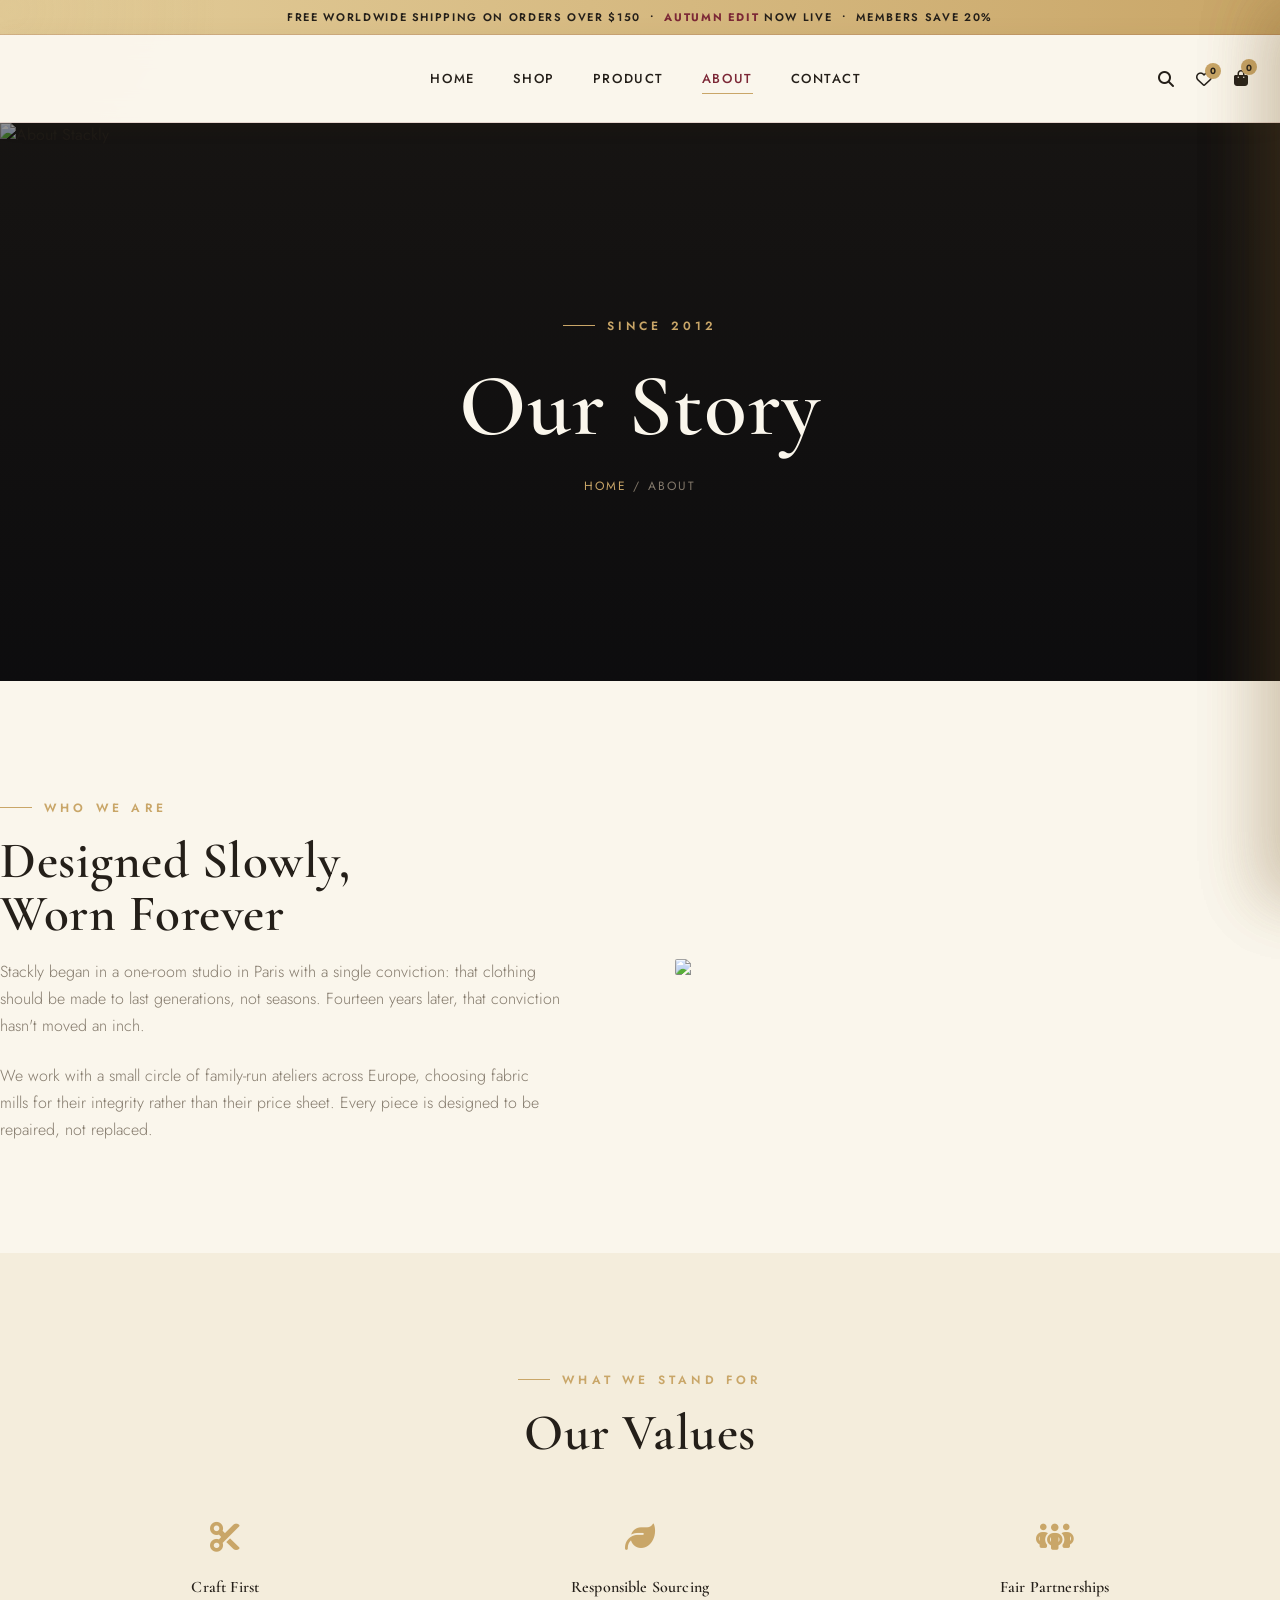
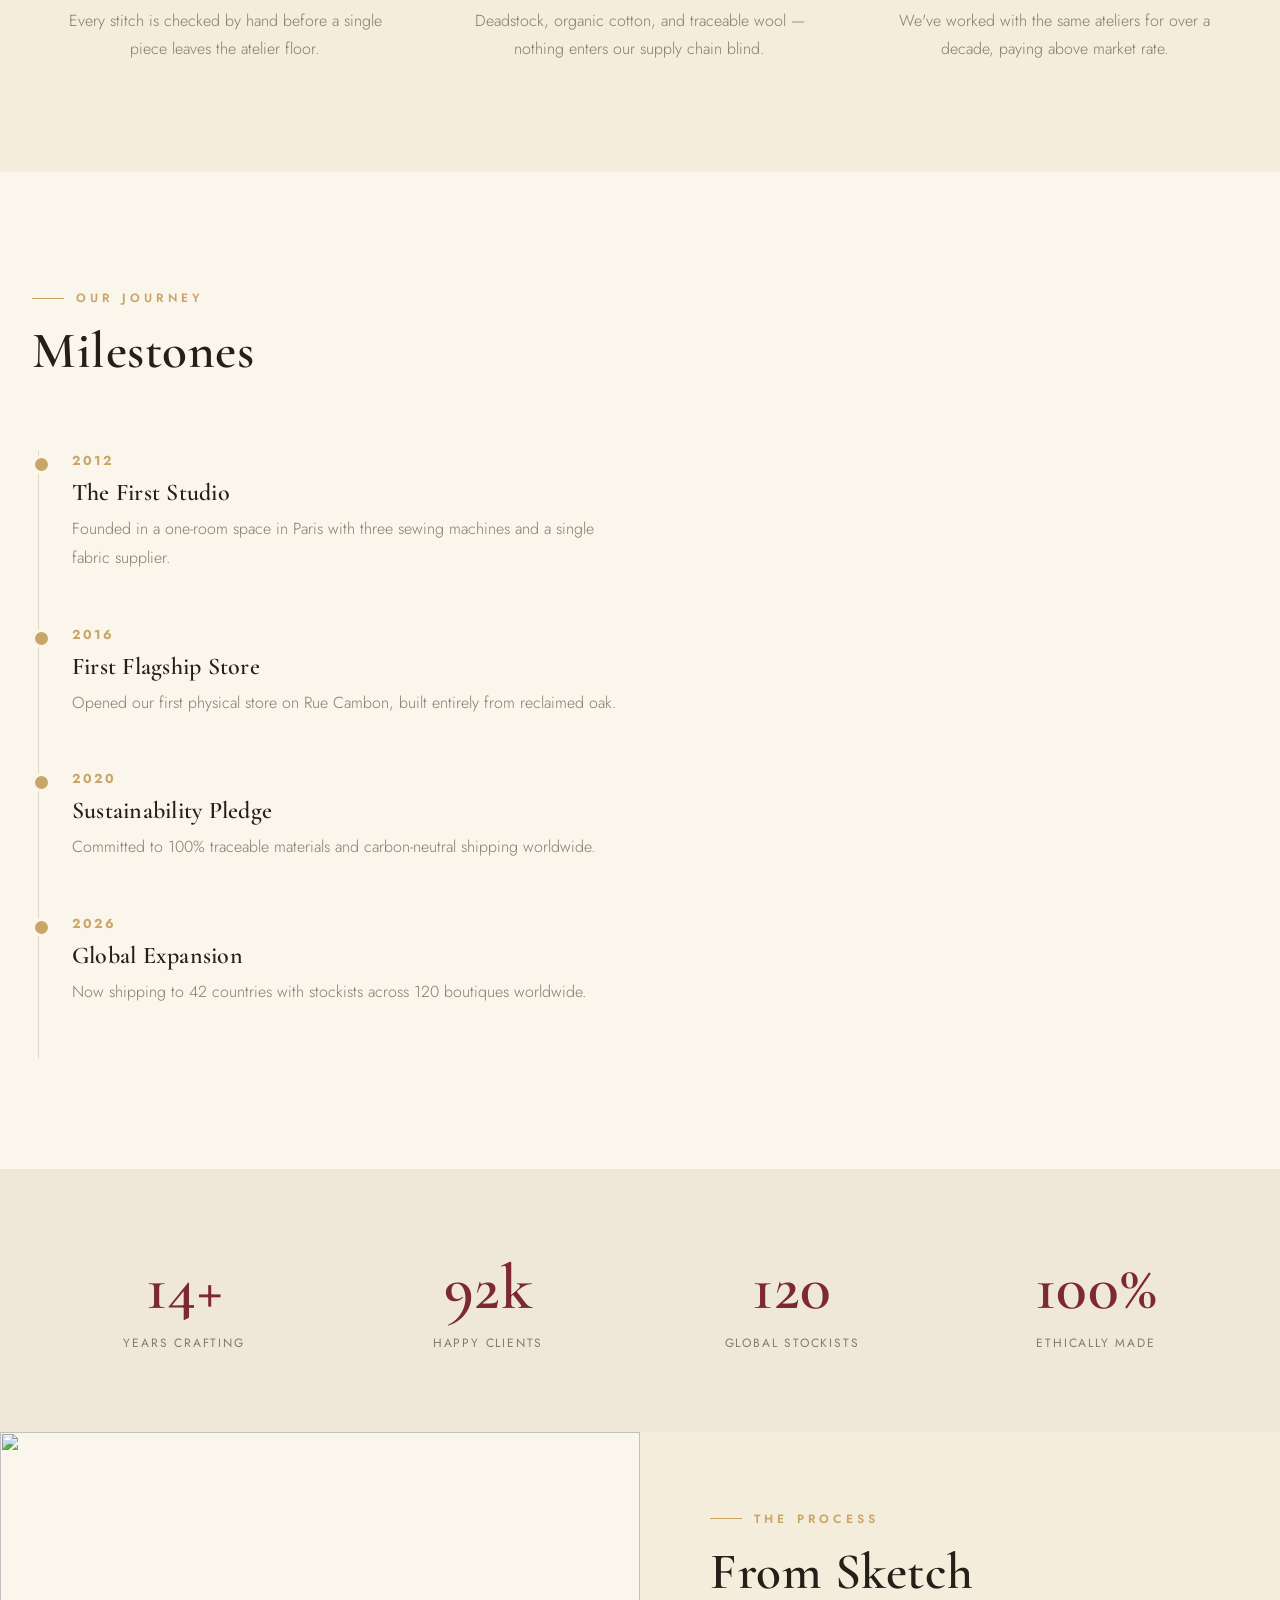
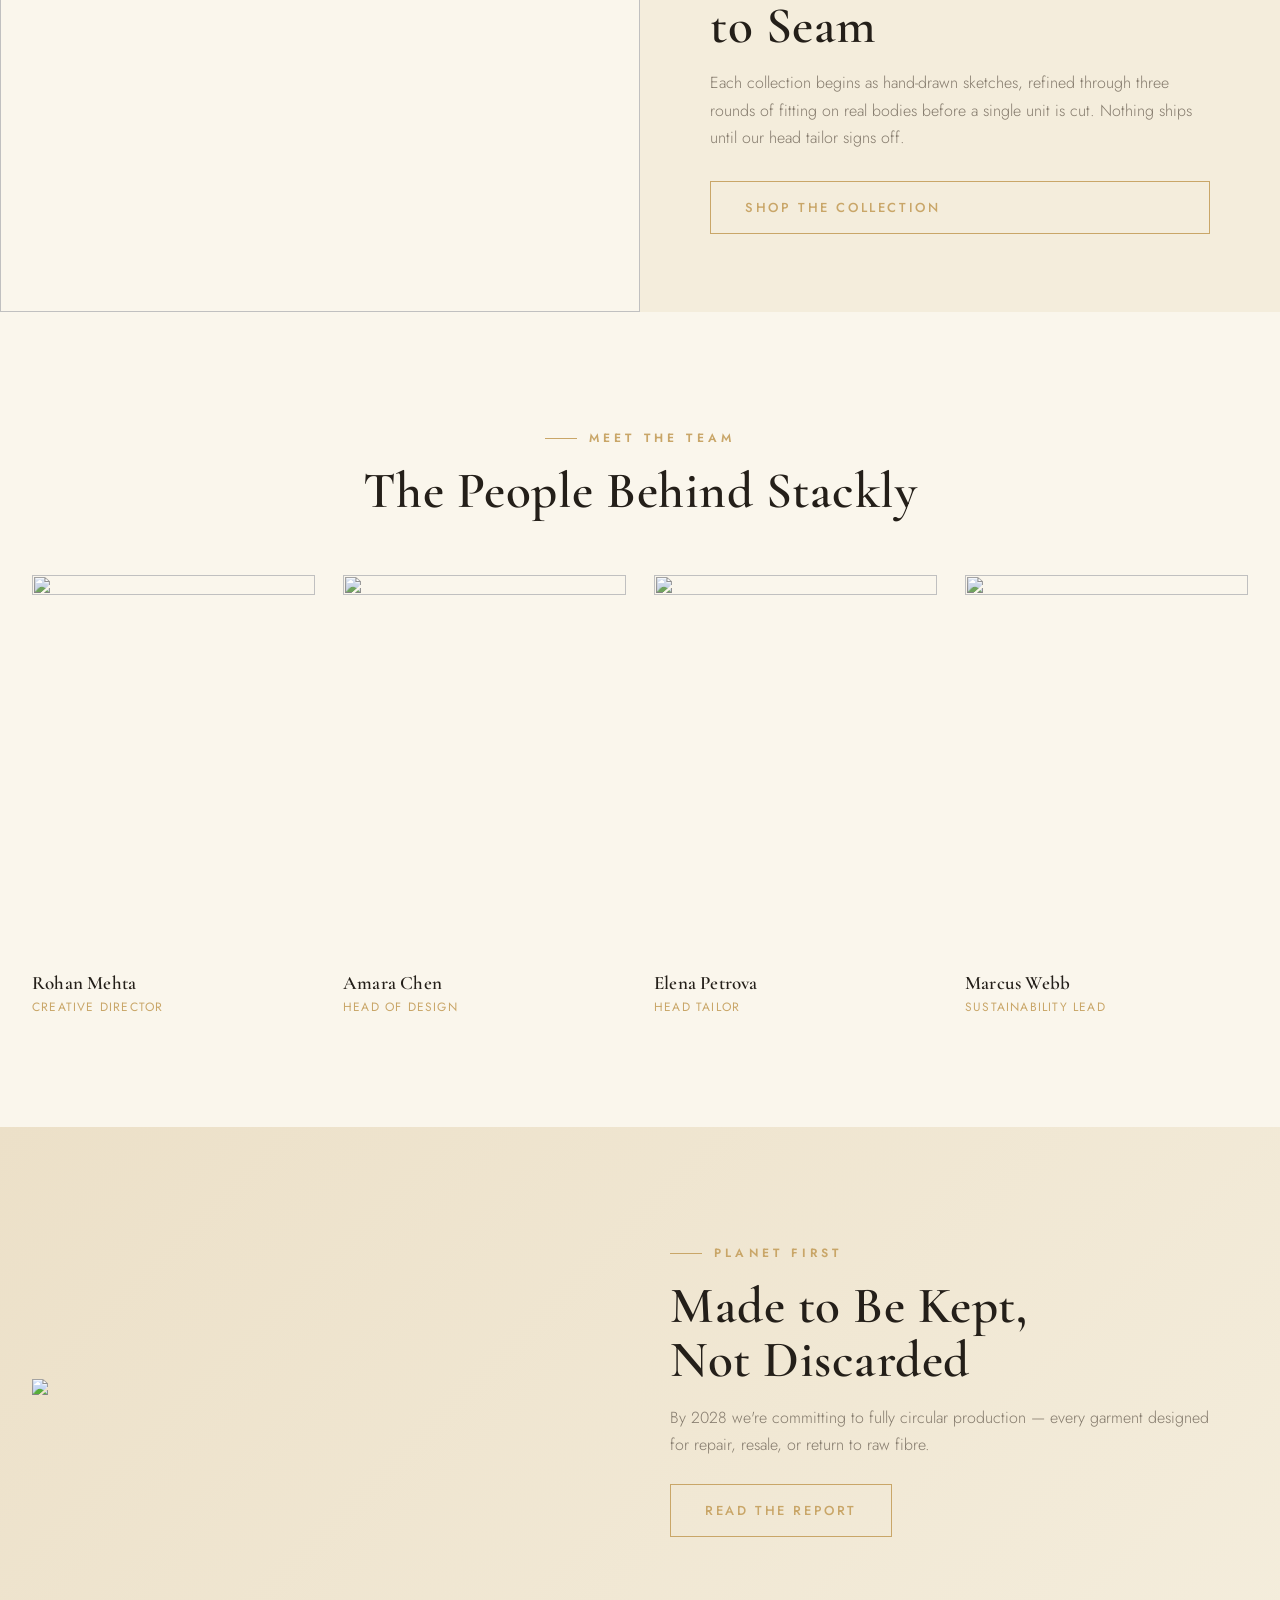
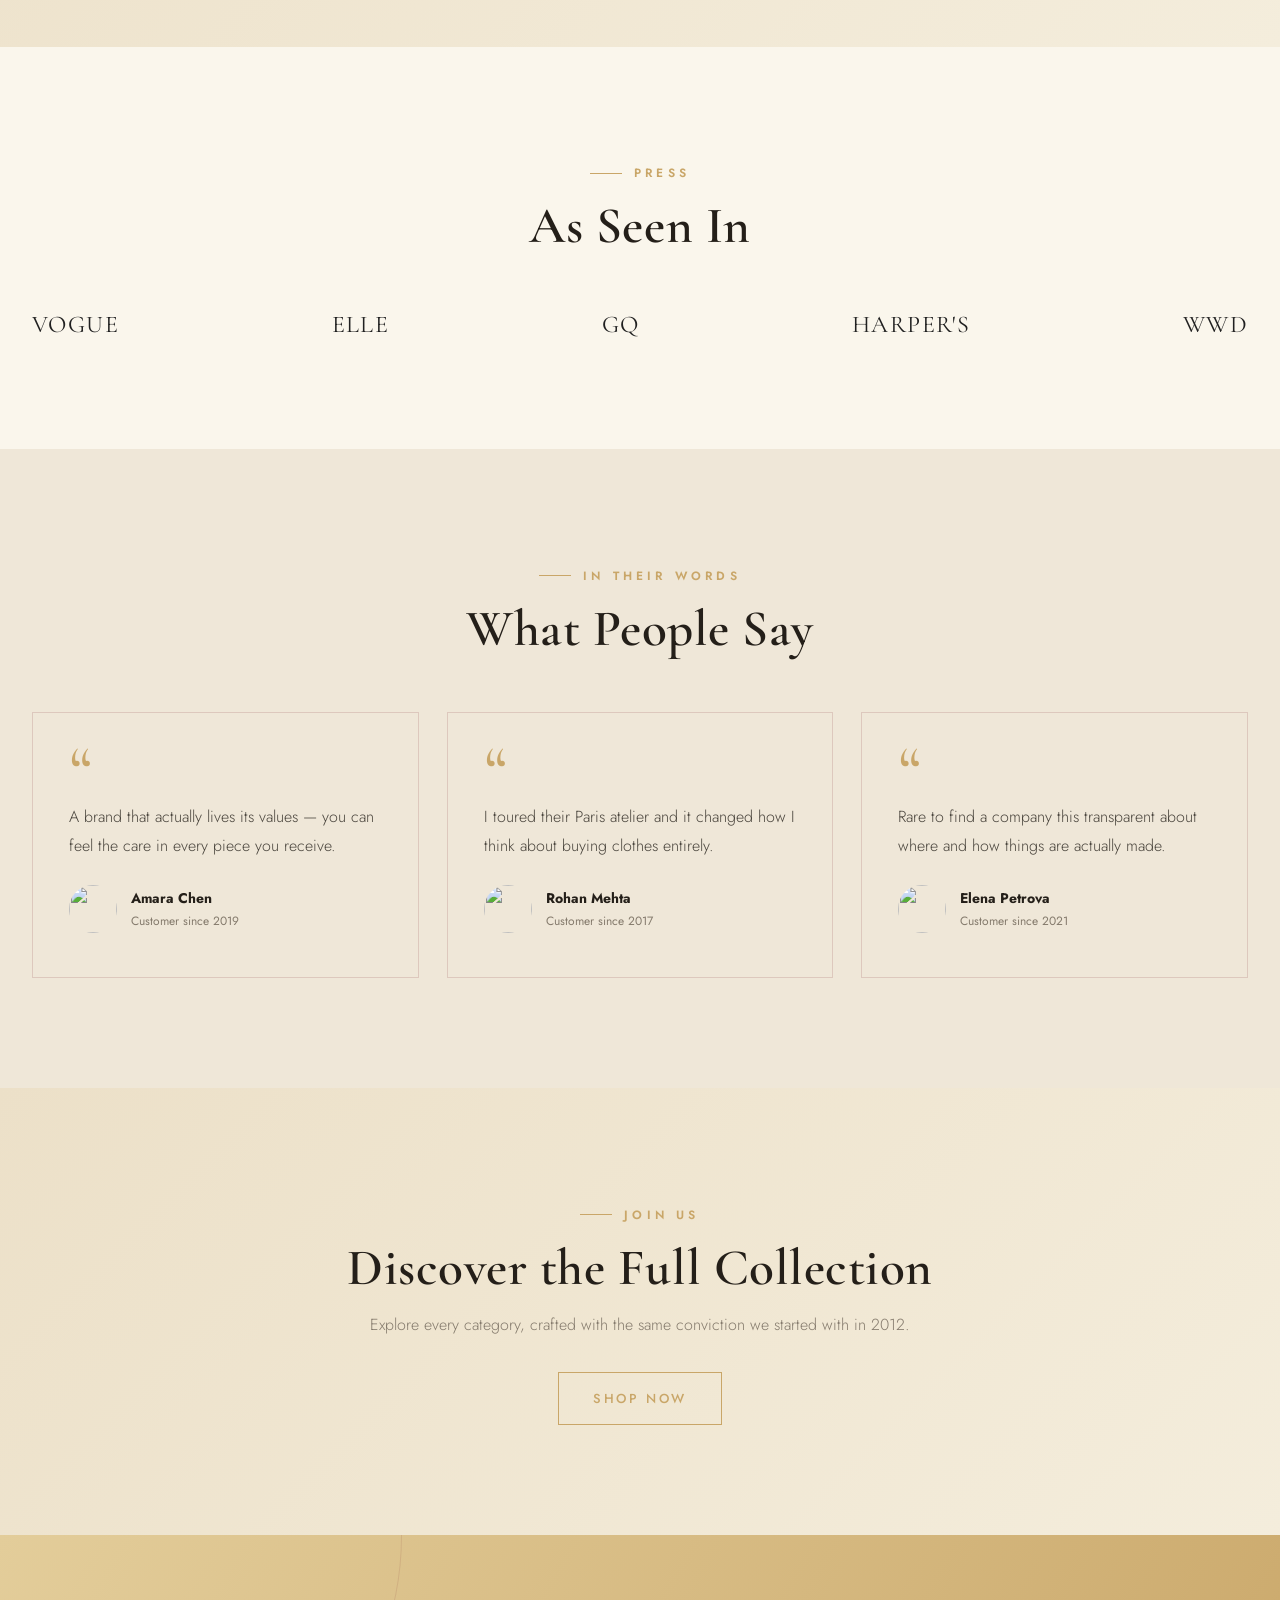
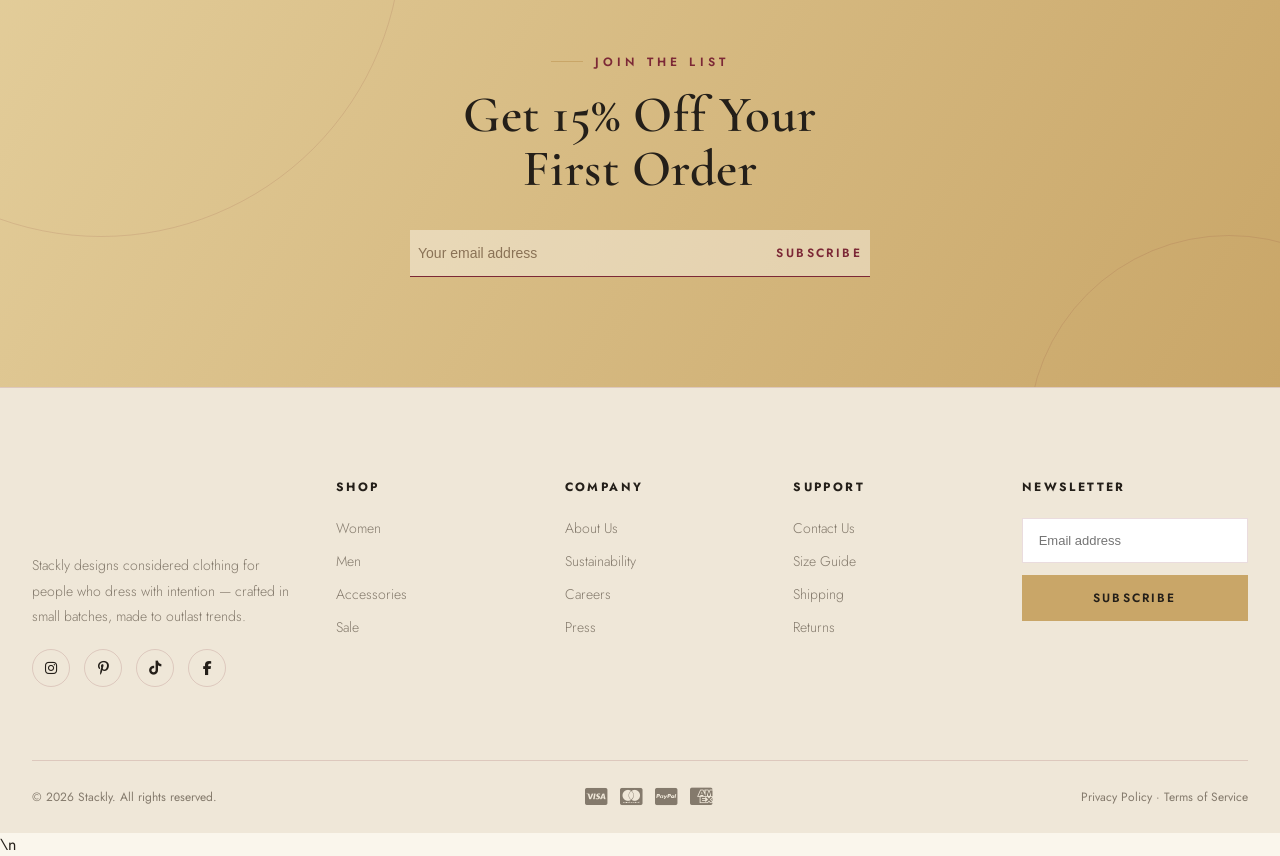
==== commit a206c543: "update" ====
--- a/about.html
+++ b/about.html
@@ -24,7 +24,6 @@
     </nav>
     <div class="header-icons">
       <a href="#" class="desktop-only" id="searchToggle"><i class="fa-solid fa-magnifying-glass"></i></a>
-      <a href="#" class="desktop-only"><i class="fa-regular fa-user"></i></a>
       <a href="#" class="desktop-only" id="wishlistToggle"><i class="fa-regular fa-heart"></i><span class="icon-badge" id="wishBadge">0</span></a>
       <a href="#" class="cart-icon" id="cartToggle"><i class="fa-solid fa-bag-shopping"></i><span class="icon-badge" id="cartBadge">0</span></a>
       <button class="hamburger" aria-label="Menu"><span></span><span></span><span></span></button>
@@ -193,7 +192,7 @@
       <div class="footer-col"><h5>Shop</h5><a href="shop.html">Women</a><a href="shop.html">Men</a><a href="shop.html">Accessories</a><a href="shop.html">Sale</a></div>
       <div class="footer-col"><h5>Company</h5><a href="about.html">About Us</a><a href="about.html">Sustainability</a><a href="contact.html">Careers</a><a href="contact.html">Press</a></div>
       <div class="footer-col"><h5>Support</h5><a href="contact.html">Contact Us</a><a href="#">Size Guide</a><a href="#">Shipping</a><a href="#">Returns</a></div>
-      <div class="footer-col footer-newsletter"><h5>Newsletter</h5><form><input type="email" placeholder="Email address"><button type="submit">Subscribe</button></form></div>
+      <div class="footer-col footer-newsletter"><h5>Newsletter</h5><form><input type="email" placeholder="Email address" required><button type="submit">Subscribe</button></form></div>
     </div>
     <div class="footer-bottom">
       <span>© 2026 Stackly. All rights reserved.</span>
@@ -221,6 +220,7 @@
     <a href="shop.html" class="btn" style="width:100%;justify-content:center;margin-top:10px;"><span>Continue Shopping</span></a>
   </div>
 </aside>
+\n<aside class="cart-drawer" id="wishlistDrawer">\n  <div class="cart-drawer-head">\n    <h4>Your Wishlist (<span id="wishCount">0</span>)</h4>\n    <button class="cart-close" id="wishlistClose"><i class="fa-solid fa-xmark"></i></button>\n  </div>\n  <div class="cart-drawer-items" id="wishItems">\n    <p class="cart-empty">Your wishlist is empty. Tap the heart on items you love.</p>\n  </div>\n  <div class="cart-drawer-foot">\n    <a href="shop.html" class="btn btn-solid" style="width:100%;justify-content:center;"><span>Continue Shopping</span></a>\n  </div>\n</aside>
 
 <div class="search-overlay" id="searchOverlay">
   <button class="cart-close" id="searchClose"><i class="fa-solid fa-xmark"></i></button>
--- a/css/style.css
+++ b/css/style.css
@@ -99,12 +99,25 @@
 }
 .logo-wrap{display:flex;align-items:center;gap:12px;}
 .logo-chip{
-  background:linear-gradient(135deg,var(--gold-light),var(--gold) 55%,var(--burgundy-light));
-  padding:8px 14px;border-radius:3px;
-  box-shadow:0 6px 22px rgba(201,166,104,.25);
+  background:transparent;
+  padding:0;border-radius:0;
+  box-shadow:none;
   display:flex;align-items:center;
-}
-.logo-chip img{height:34px;width:auto;display:block;filter:drop-shadow(0 1px 1px rgba(0,0,0,.25));}
+  position:relative;
+}
+.logo-chip img{height:55px;width:auto;display:block;opacity:0;pointer-events:none;}
+.logo-chip::after{
+  content:'';
+  position:absolute;top:0;left:0;
+  width:100%;height:100%;
+  background-color:var(--logo-color, var(--gold));
+  -webkit-mask-image:var(--logo-mask-image);
+  mask-image:var(--logo-mask-image);
+  -webkit-mask-repeat:no-repeat;mask-repeat:no-repeat;
+  -webkit-mask-position:center;mask-position:center;
+  -webkit-mask-size:contain;mask-size:contain;
+}
+:root{--logo-mask-image:url('https://wsrv.nl/?url=https://snabsolutions.in/wp-content/uploads/2026/02/stackly-snab-solutions.png&w=400&h=160&output=webp&q=90&fit=inside');}
 .logo-word{font-family:var(--ff-display);font-size:14px;letter-spacing:.28em;color:var(--burgundy);text-transform:uppercase;}
 
 .main-nav{display:flex;gap:38px;align-items:center;}
@@ -125,11 +138,12 @@
   display:flex;align-items:center;justify-content:center;
 }
 
-/* Hamburger */
+/* Hamburger — mobile menu trigger only, hidden on desktop */
 .hamburger{
-  width:44px;height:44px;display:flex;flex-direction:column;justify-content:center;align-items:center;gap:6px;
+  width:44px;height:44px;display:none;flex-direction:column;justify-content:center;align-items:center;gap:6px;
   z-index:1200;position:relative;
 }
+.fs-close.hamburger{display:flex;}
 .hamburger span{width:26px;height:1.5px;background:var(--black);transition:all .4s var(--ease);}
 .hamburger.open span{background:var(--burgundy);}
 .hamburger.open span:nth-child(1){transform:translateY(7.5px) rotate(45deg);}
@@ -295,6 +309,7 @@
 .newsletter-form{display:flex;justify-content:center;gap:0;max-width:460px;margin:34px auto 0;border-bottom:1px solid var(--burgundy);background:rgba(255,255,255,.4);}
 .newsletter-form input{flex:1;background:transparent;border:none;padding:14px 8px;color:var(--black);font-size:14px;}
 .newsletter-form input::placeholder{color:#8a7256;}
+.field-error{outline:1px solid #b0203a !important;box-shadow:0 0 0 2px rgba(176,32,58,.15) !important;border-radius:4px;}
 .newsletter-form button{color:var(--burgundy);font-weight:600;font-size:12px;letter-spacing:.2em;text-transform:uppercase;padding:14px 8px;}
 
 /* Instagram gallery */
@@ -497,6 +512,7 @@
   .mobile-only{display:flex;}
   .main-nav{display:none;}
   .header-icons a:not(.cart-icon){display:none;}
+  .header-icons .hamburger{display:flex;}
   .grid-4,.grid-3,.grid-2{grid-template-columns:repeat(2,1fr);}
   .footer-top{grid-template-columns:1fr;gap:36px;}
   .pd-gallery{grid-template-columns:1fr;}
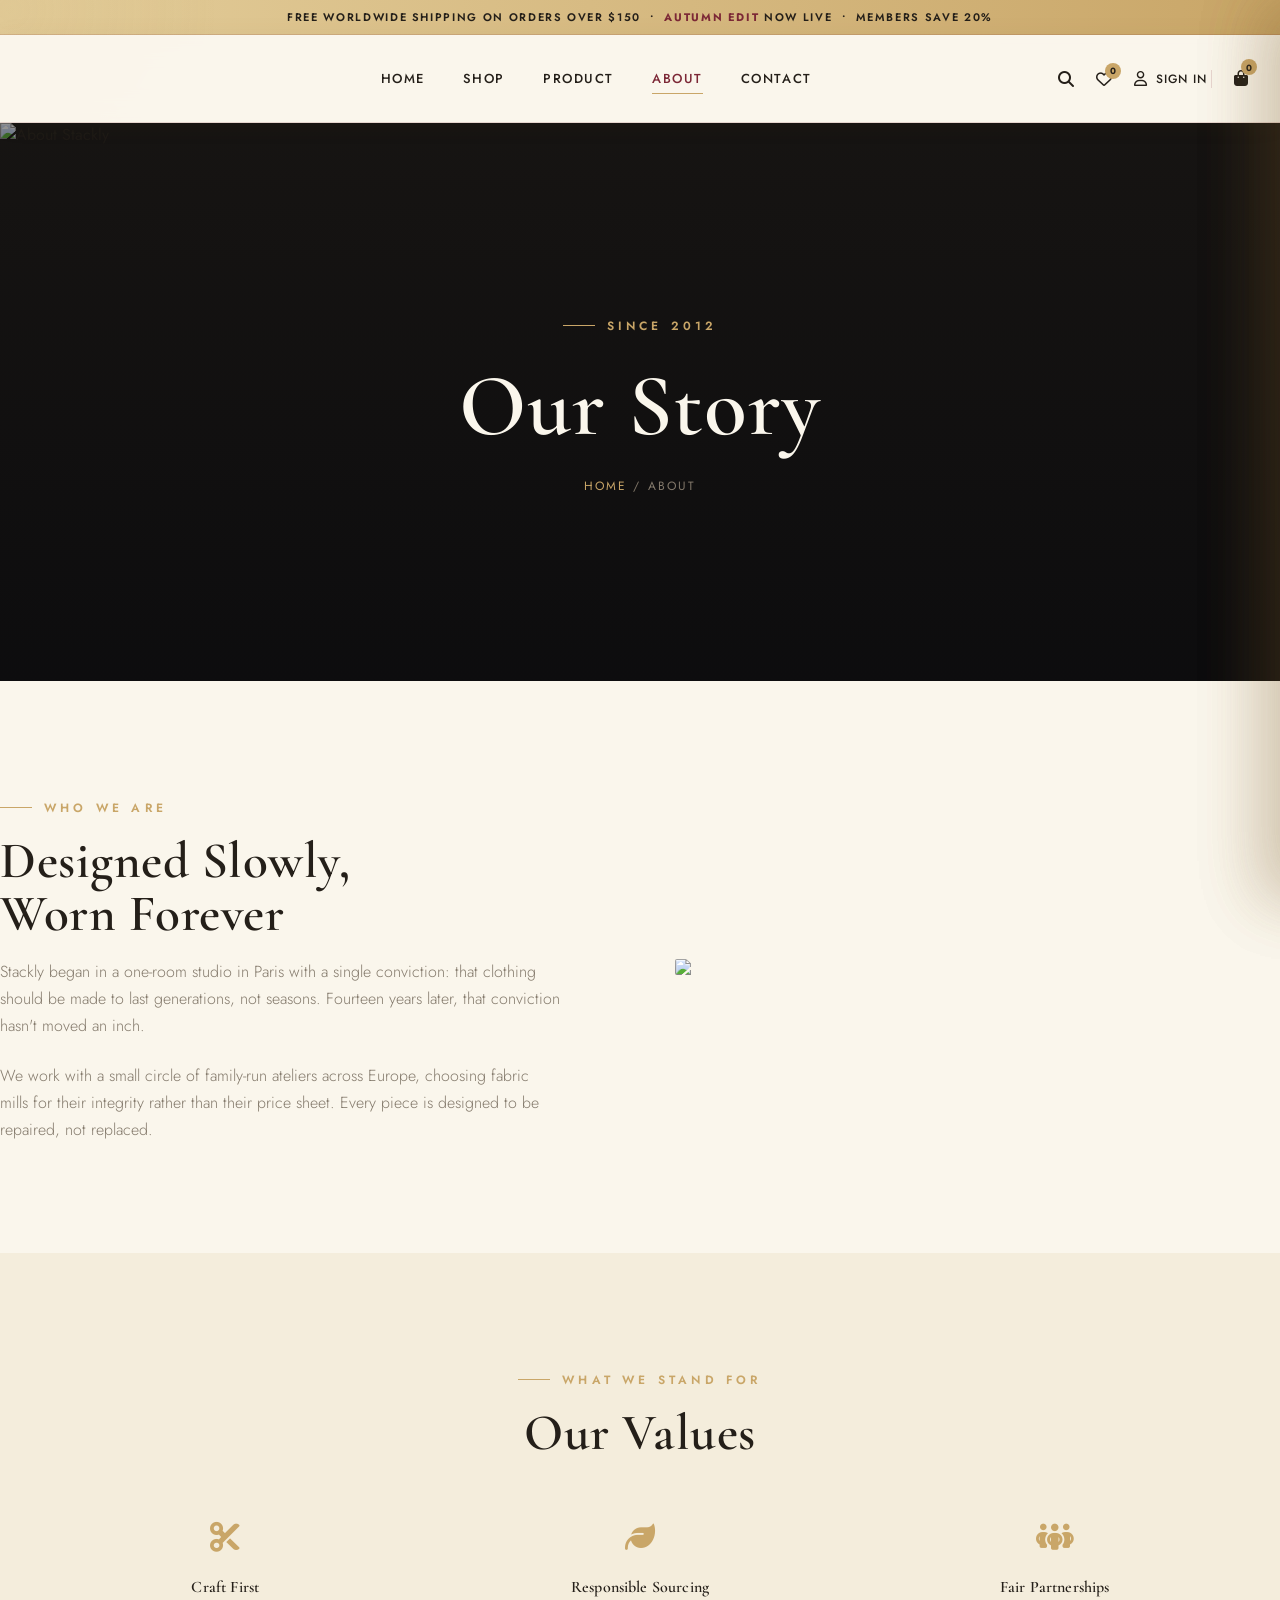
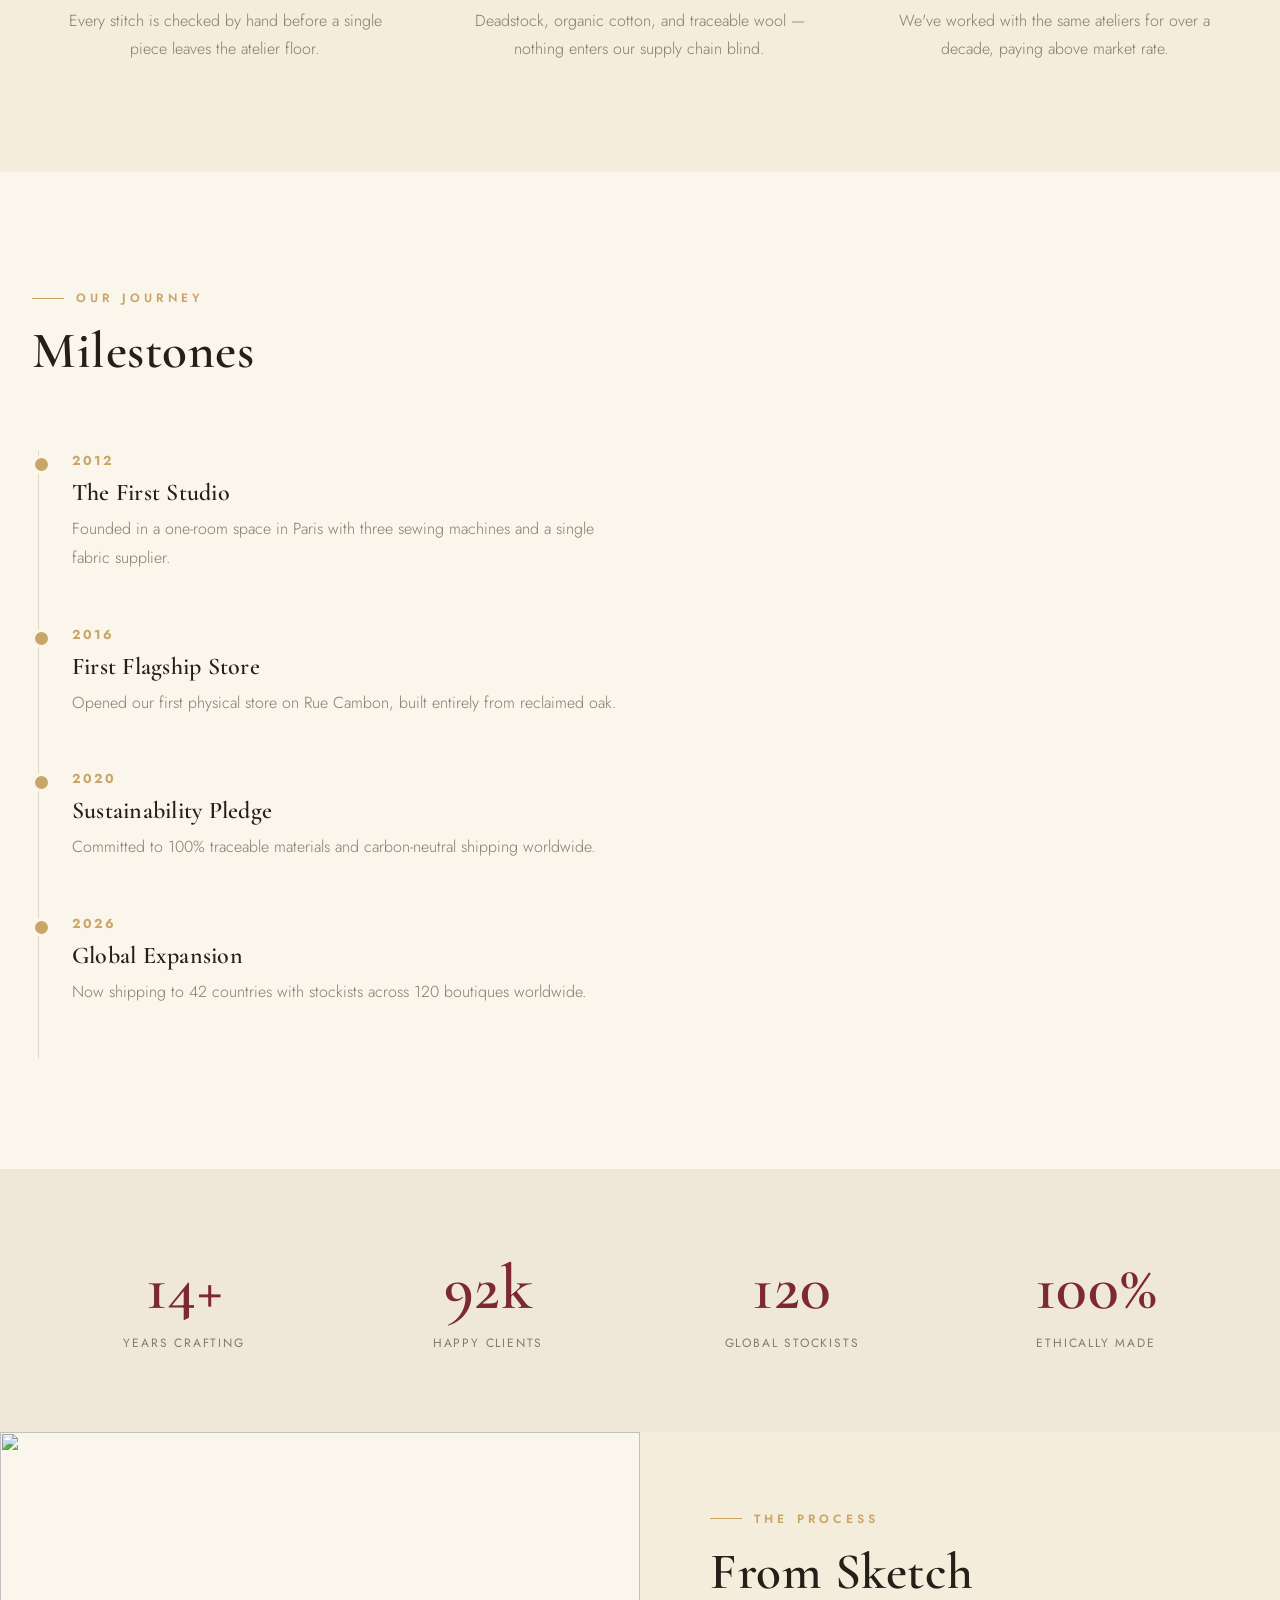
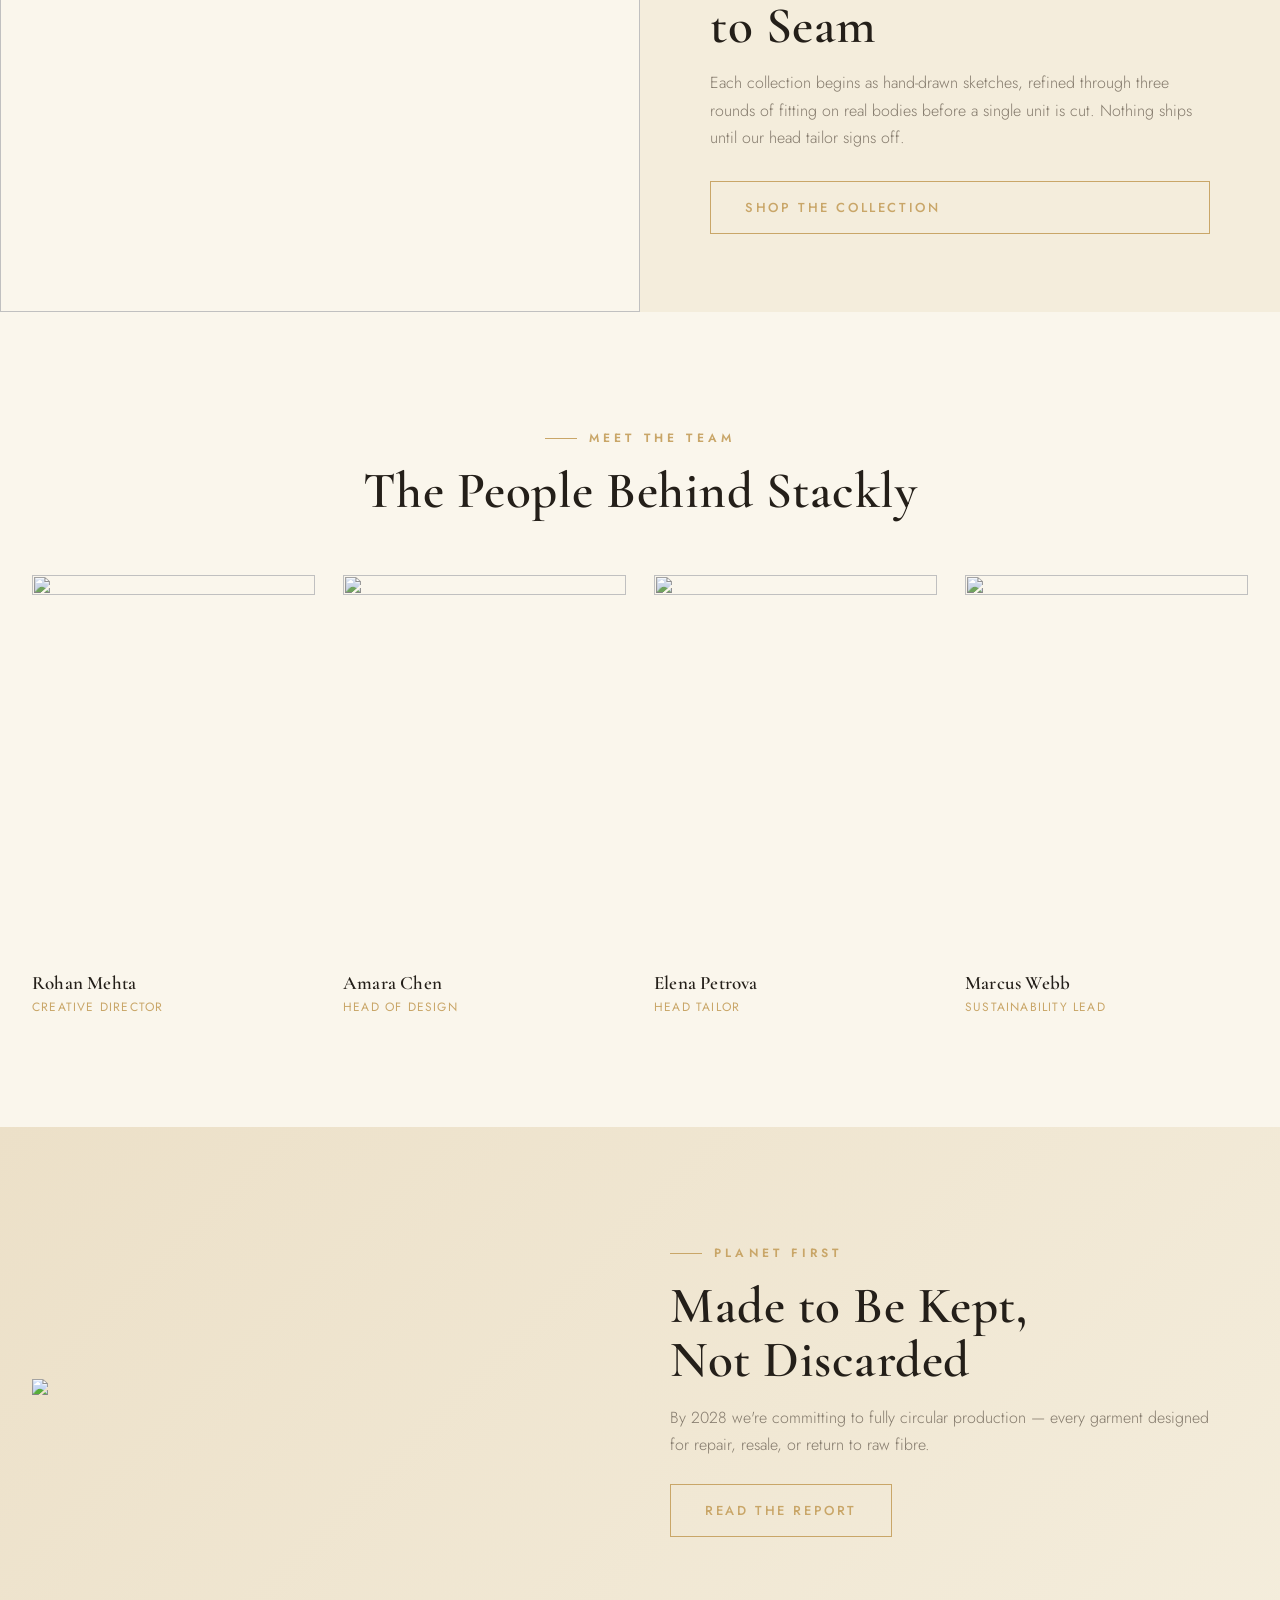
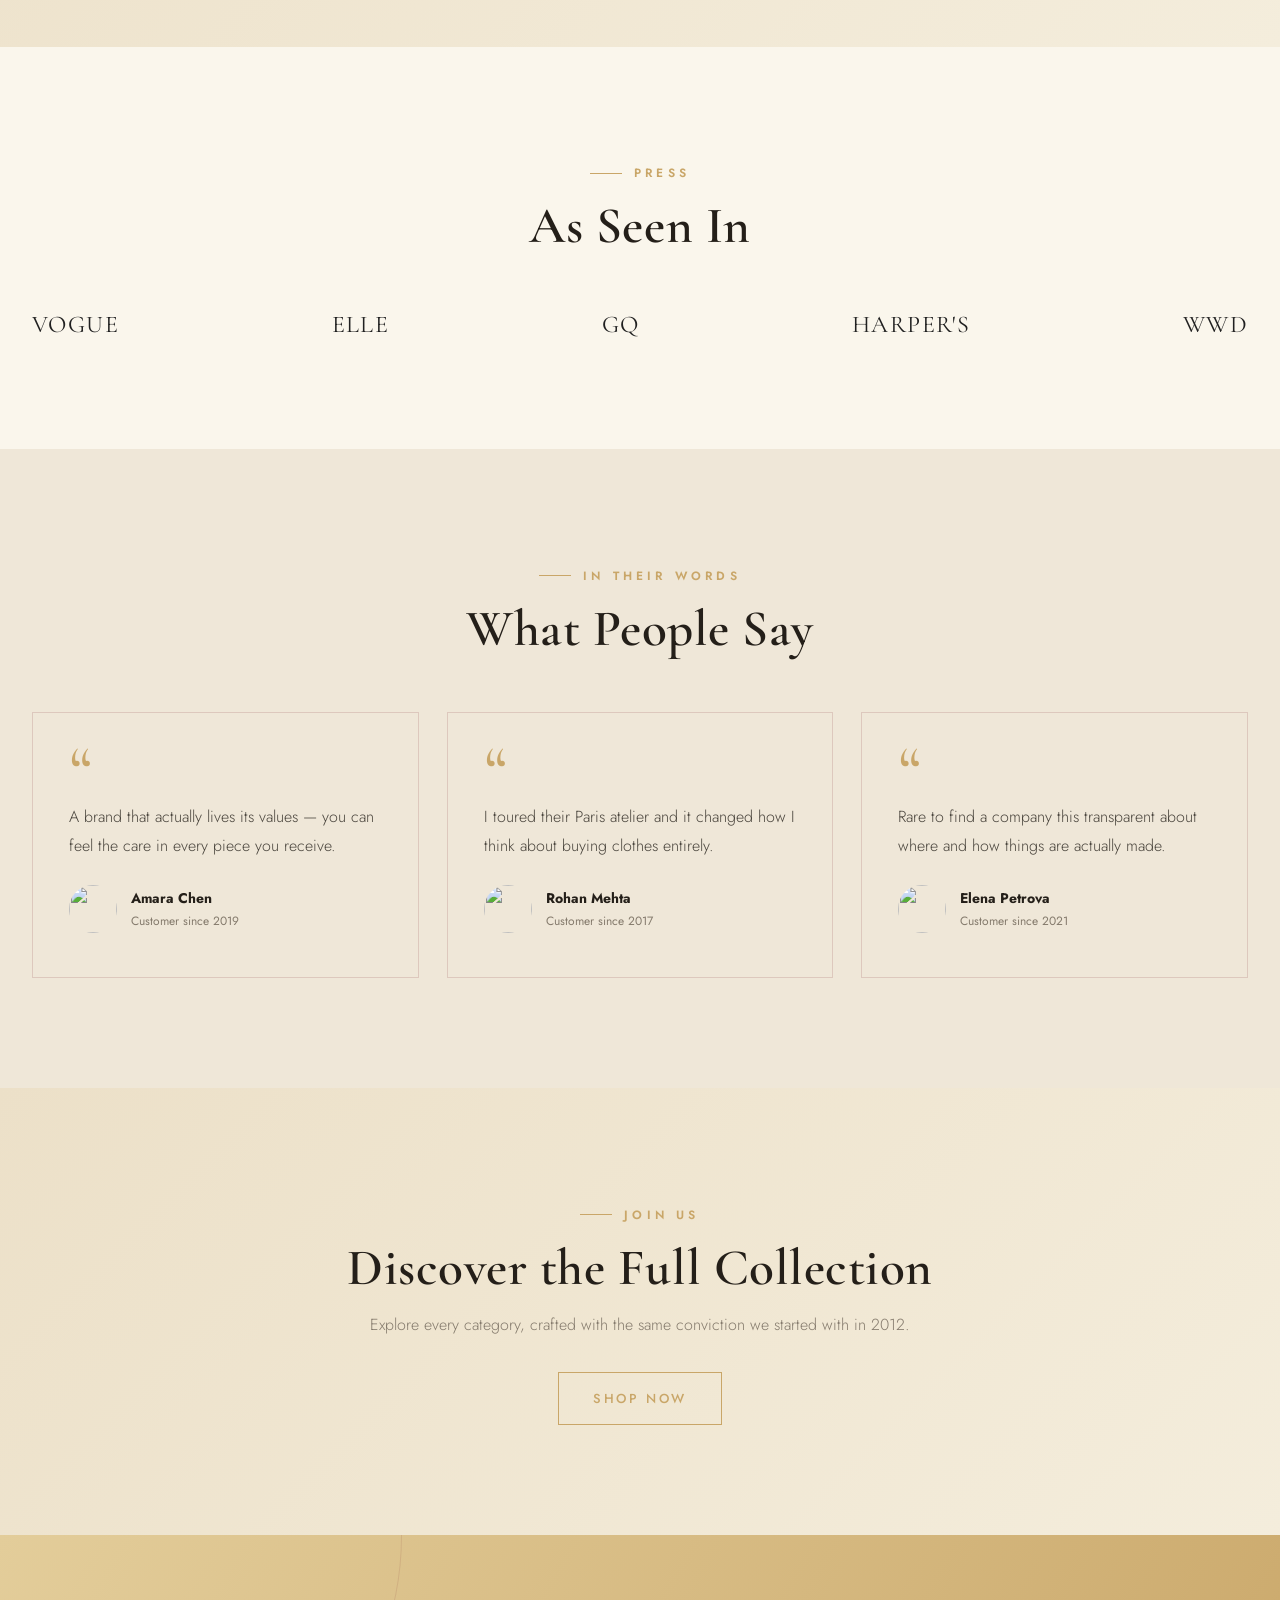
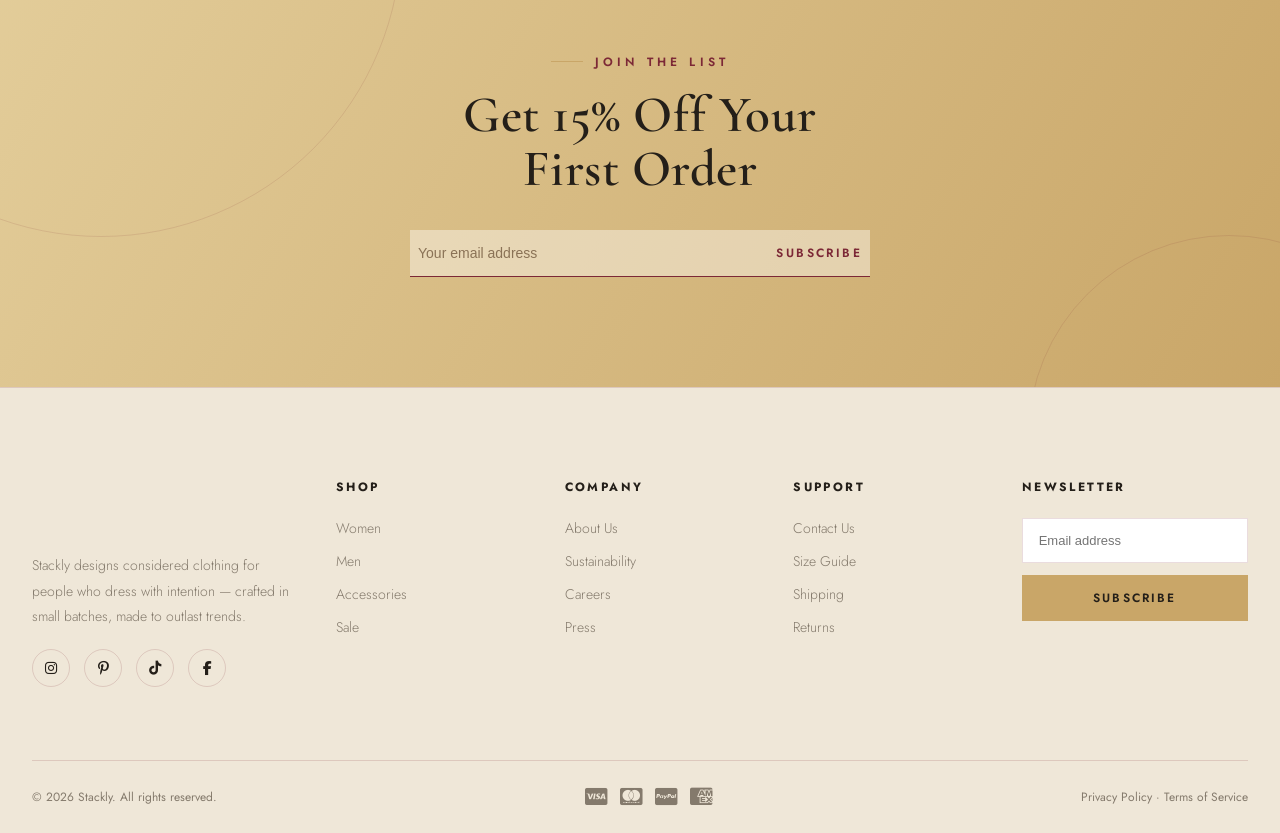
==== commit d603cc91: "update" ====
--- a/about.html
+++ b/about.html
@@ -25,6 +25,7 @@
     <div class="header-icons">
       <a href="#" class="desktop-only" id="searchToggle"><i class="fa-solid fa-magnifying-glass"></i></a>
       <a href="#" class="desktop-only" id="wishlistToggle"><i class="fa-regular fa-heart"></i><span class="icon-badge" id="wishBadge">0</span></a>
+      <a href="login.html" class="desktop-only signin-link"><i class="fa-regular fa-user"></i><span>Sign In</span></a>
       <a href="#" class="cart-icon" id="cartToggle"><i class="fa-solid fa-bag-shopping"></i><span class="icon-badge" id="cartBadge">0</span></a>
       <button class="hamburger" aria-label="Menu"><span></span><span></span><span></span></button>
     </div>
@@ -36,6 +37,7 @@
   <div class="fs-menu-inner">
     <nav class="fs-nav">
       <a href="index.html"><i>01</i>Home</a><a href="shop.html"><i>02</i>Shop</a><a href="product.html"><i>03</i>Product</a><a href="about.html"><i>04</i>About</a><a href="contact.html"><i>05</i>Contact</a>
+      <a href="login.html"><i>06</i>Sign In</a>
     </nav>
     <div class="fs-meta">
       <div class="fs-col"><h5>Contact</h5><a href="mailto:hello@stackly.com">hello@stackly.com</a><a href="tel:+18005551234">+1 (800) 555-1234</a><p>21 Rue Cambon, Paris — 92 Madison Ave, NYC</p></div>
@@ -187,7 +189,12 @@
       <div class="footer-col footer-logo">
         <div class="logo-chip"><img src="https://wsrv.nl/?url=https://snabsolutions.in/wp-content/uploads/2026/02/stackly-snab-solutions.png&w=200&h=80&output=webp&q=80&fit=inside" alt="Stackly"></div>
         <p class="desc">Stackly designs considered clothing for people who dress with intention — crafted in small batches, made to outlast trends.</p>
-        <div class="footer-social"><a href="#"><i class="fa-brands fa-instagram"></i></a><a href="#"><i class="fa-brands fa-pinterest-p"></i></a><a href="#"><i class="fa-brands fa-tiktok"></i></a><a href="#"><i class="fa-brands fa-facebook-f"></i></a></div>
+        <div class="footer-social">
+          <a href="404.html"><i class="fa-brands fa-instagram"></i></a>
+          <a href="404.html"><i class="fa-brands fa-pinterest-p"></i></a>
+          <a href="404.html"><i class="fa-brands fa-tiktok"></i></a>
+          <a href="404.html"><i class="fa-brands fa-facebook-f"></i></a>
+        </div>
       </div>
       <div class="footer-col"><h5>Shop</h5><a href="shop.html">Women</a><a href="shop.html">Men</a><a href="shop.html">Accessories</a><a href="shop.html">Sale</a></div>
       <div class="footer-col"><h5>Company</h5><a href="about.html">About Us</a><a href="about.html">Sustainability</a><a href="contact.html">Careers</a><a href="contact.html">Press</a></div>
@@ -216,11 +223,11 @@
   </div>
   <div class="cart-drawer-foot">
     <div class="cart-subtotal"><span>Subtotal</span><span id="cartSubtotal">$0.00</span></div>
-    <a href="#" class="btn btn-solid" id="checkoutBtn" style="width:100%;justify-content:center;"><span>Checkout</span></a>
+    <a href="404.html" class="btn btn-solid" id="checkoutBtn" style="width:100%;justify-content:center;"><span>Checkout</span></a>
     <a href="shop.html" class="btn" style="width:100%;justify-content:center;margin-top:10px;"><span>Continue Shopping</span></a>
   </div>
 </aside>
-\n<aside class="cart-drawer" id="wishlistDrawer">\n  <div class="cart-drawer-head">\n    <h4>Your Wishlist (<span id="wishCount">0</span>)</h4>\n    <button class="cart-close" id="wishlistClose"><i class="fa-solid fa-xmark"></i></button>\n  </div>\n  <div class="cart-drawer-items" id="wishItems">\n    <p class="cart-empty">Your wishlist is empty. Tap the heart on items you love.</p>\n  </div>\n  <div class="cart-drawer-foot">\n    <a href="shop.html" class="btn btn-solid" style="width:100%;justify-content:center;"><span>Continue Shopping</span></a>\n  </div>\n</aside>
+<aside class="cart-drawer" id="wishlistDrawer">  <div class="cart-drawer-head">    <h4>Your Wishlist (<span id="wishCount">0</span>)</h4>    <button class="cart-close" id="wishlistClose"><i class="fa-solid fa-xmark"></i></button>  </div>  <div class="cart-drawer-items" id="wishItems">    <p class="cart-empty">Your wishlist is empty. Tap the heart on items you love.</p>  </div>  <div class="cart-drawer-foot">    <a href="shop.html" class="btn btn-solid" style="width:100%;justify-content:center;"><span>Continue Shopping</span></a>  </div></aside>
 
 <div class="search-overlay" id="searchOverlay">
   <button class="cart-close" id="searchClose"><i class="fa-solid fa-xmark"></i></button>
--- a/css/style.css
+++ b/css/style.css
@@ -132,6 +132,8 @@
 .header-icons{display:flex;align-items:center;gap:22px;}
 .header-icons a, .header-icons button{color:var(--black);position:relative;transition:color .3s;}
 .header-icons a:hover, .header-icons button:hover{color:var(--burgundy);}
+.signin-link{display:flex !important;align-items:center;gap:8px;font-size:12px;letter-spacing:.08em;text-transform:uppercase;font-weight:500;padding-right:4px;border-right:1px solid var(--line);}
+.signin-link i{font-size:15px;}
 .icon-badge{
   position:absolute;top:-8px;right:-9px;background:var(--gold);color:var(--black);
   font-size:9px;font-weight:700;width:16px;height:16px;border-radius:50%;
@@ -250,10 +252,13 @@
 .product-card{position:relative;}
 .product-media{position:relative;overflow:hidden;aspect-ratio:3/4;background:var(--ivory-2);margin-bottom:18px;}
 .product-media img{width:100%;height:100%;object-fit:cover;transition:transform .7s var(--ease), opacity .5s;}
-.product-media img.img-b{position:absolute;inset:0;opacity:0;}
-.product-media.swap:hover .img-a{opacity:0;}
-.product-card:hover .img-b{opacity:1;}
-.product-card:hover img{transform:scale(1.04);}
+.product-media img.img-b{position:absolute;inset:0;opacity:0;pointer-events:none;}
+.product-media.swap:hover .img-a,
+.product-media.swap:active .img-a{opacity:0;}
+.product-media.swap:hover .img-b,
+.product-media.swap:active .img-b{opacity:1;}
+.product-card:hover img,
+.product-card:active img{transform:scale(1.04);}
 .product-tag{position:absolute;top:14px;left:14px;background:var(--burgundy);color:var(--ivory);font-size:10px;letter-spacing:.15em;text-transform:uppercase;padding:6px 12px;z-index:2;}
 .product-tag.gold{background:var(--gold);color:var(--black);}
 .product-wish{position:absolute;top:14px;right:14px;width:36px;height:36px;border-radius:50%;background:rgba(255,255,255,.92);box-shadow:0 4px 14px rgba(36,31,25,.14);display:flex;align-items:center;justify-content:center;z-index:5;cursor:pointer;transition:all .3s var(--ease);}
@@ -351,6 +356,23 @@
 
 /* Filter / shop layout */
 .shop-layout{display:grid;grid-template-columns:260px 1fr;gap:50px;align-items:start;}
+
+/* Sticky filter sidebar */
+.shop-layout > aside{
+  position:-webkit-sticky;
+  position:sticky;
+  top:130px; /* clears topbar (~38px) + sticky header (~87px) so it doesn't hide under them */
+  align-self:start;
+  z-index:10;
+}
+@media(max-width:1080px){
+  .shop-layout > aside{position:static;top:auto;}
+}
+
+/* Paged product grids (shop.html pagination) */
+.shop-page{display:none;}
+.shop-page.active-page{display:contents;}
+
 .filter-block{border-bottom:1px solid var(--line);padding-bottom:26px;margin-bottom:26px;}
 .filter-block h5{font-size:12px;letter-spacing:.15em;text-transform:uppercase;margin-bottom:18px;}
 .filter-check{display:flex;align-items:center;justify-content:space-between;padding:8px 0;font-size:14px;color:#4a453d;font-weight:300;cursor:pointer;}
@@ -493,38 +515,1590 @@
 .toast i{color:var(--gold);}
 
 /* ===================== RESPONSIVE ===================== */
-@media(max-width:1080px){
-  .grid-4{grid-template-columns:repeat(2,1fr);}
-  .grid-3{grid-template-columns:repeat(2,1fr);}
-  .footer-top{grid-template-columns:1fr 1fr;}
-  .editorial{grid-template-columns:1fr;}
-  .shop-layout{grid-template-columns:1fr;}
-  .contact-layout{grid-template-columns:1fr;gap:50px;}
-  .insta-grid{grid-template-columns:repeat(3,1fr);}
-  .usp-strip{grid-template-columns:repeat(2,1fr);}
-  .stats-row{grid-template-columns:repeat(2,1fr);row-gap:40px;}
-  .pd-info{margin-top:40px;}
-}
-@media(max-width:760px){
-  section{padding:70px 0;}
-  .container{padding:0 20px;}
-  .desktop-only{display:none !important;}
-  .mobile-only{display:flex;}
-  .main-nav{display:none;}
-  .header-icons a:not(.cart-icon){display:none;}
-  .header-icons .hamburger{display:flex;}
-  .grid-4,.grid-3,.grid-2{grid-template-columns:repeat(2,1fr);}
-  .footer-top{grid-template-columns:1fr;gap:36px;}
-  .pd-gallery{grid-template-columns:1fr;}
-  .pd-thumbs{flex-direction:row;overflow-x:auto;}
-  .pd-thumbs img{width:70px;flex-shrink:0;}
-  .hero-content h1{font-size:44px;}
-  .fs-nav a{font-size:15vw;}
-  .marquee-track span{font-size:19px;}
-  .header-inner{padding:14px 18px;}
-}
-@media(max-width:480px){
-  .grid-4,.grid-3,.grid-2{grid-template-columns:1fr 1fr;}
-  .insta-grid{grid-template-columns:repeat(3,1fr);}
-  .usp-strip{grid-template-columns:1fr 1fr;}
+/* ============================================================
+   STACKLY PREMIUM FASHION
+   PROFESSIONAL MOBILE RESPONSIVE SYSTEM
+   320px → 768px
+   ============================================================ */
+
+
+/* ============================================================
+   1. MOBILE FOUNDATION
+   ============================================================ */
+
+@media (max-width: 768px) {
+
+  *,
+  *::before,
+  *::after {
+    box-sizing: border-box;
+  }
+
+  html {
+    width: 100%;
+    max-width: 100%;
+    overflow-x: hidden;
+    -webkit-text-size-adjust: 100%;
+  }
+
+  body {
+    width: 100%;
+    max-width: 100%;
+    min-width: 0;
+    overflow-x: hidden;
+    font-size: 14px;
+  }
+
+  img,
+  video,
+  iframe,
+  svg {
+    max-width: 100%;
+  }
+
+  button,
+  input,
+  textarea,
+  select {
+    font: inherit;
+  }
+
+  .container {
+    width: 100%;
+    max-width: 100%;
+    padding-left: 20px;
+    padding-right: 20px;
+  }
+
+  section {
+    padding: 72px 0;
+  }
+
+  /* Better text wrapping */
+  h1,
+  h2,
+  h3,
+  h4,
+  p {
+    overflow-wrap: break-word;
+  }
+
+  /* ==========================================================
+     TYPOGRAPHY
+     ========================================================== */
+
+  .eyebrow {
+    font-size: 9px;
+    letter-spacing: .25em;
+    gap: 9px;
+    margin-bottom: 15px;
+  }
+
+  .eyebrow::before {
+    width: 24px;
+  }
+
+  .section-head {
+    margin-bottom: 38px;
+  }
+
+  .section-title {
+    font-size: clamp(34px, 9vw, 48px);
+    line-height: 1;
+    margin-bottom: 14px;
+  }
+
+  .section-sub {
+    max-width: 100%;
+    font-size: 14px;
+    line-height: 1.75;
+  }
+
+
+  /* ==========================================================
+     TOP BAR
+     ========================================================== */
+
+  .topbar {
+    min-height: 31px;
+    padding: 7px 14px;
+    font-size: 8px;
+    line-height: 1.4;
+    letter-spacing: .12em;
+    white-space: nowrap;
+    overflow: hidden;
+    text-overflow: ellipsis;
+  }
+
+
+  /* ==========================================================
+     HEADER
+     ========================================================== */
+
+  header.site-header {
+    position: sticky;
+    top: 0;
+    width: 100%;
+    z-index: 500;
+  }
+
+  .header-inner {
+    width: 100%;
+    min-height: 68px;
+    padding: 10px 18px;
+    gap: 12px;
+  }
+
+  .logo-wrap {
+    min-width: 0;
+    flex: 1 1 auto;
+  }
+
+  .logo-chip {
+    display: flex;
+    align-items: center;
+    max-width: 155px;
+  }
+
+  .logo-chip img {
+    height: 40px;
+    width: auto;
+  }
+
+  .logo-word {
+    display: none;
+  }
+
+  .main-nav {
+    display: none !important;
+  }
+
+  .header-icons {
+    display: flex;
+    align-items: center;
+    gap: 5px;
+    flex-shrink: 0;
+  }
+
+  .header-icons a:not(.cart-icon),
+  .signin-link {
+    display: none !important;
+  }
+
+  .header-icons .cart-icon {
+    display: flex !important;
+    width: 42px;
+    height: 42px;
+    align-items: center;
+    justify-content: center;
+  }
+
+  .header-icons .hamburger {
+    display: flex !important;
+  }
+
+  .hamburger {
+    width: 42px;
+    height: 42px;
+    display: flex;
+    align-items: center;
+    justify-content: center;
+    gap: 5px;
+  }
+
+  .hamburger span {
+    width: 23px;
+    height: 1.5px;
+  }
+
+  .icon-badge {
+    width: 15px;
+    height: 15px;
+    right: -3px;
+    top: -3px;
+    font-size: 8px;
+  }
+
+  .desktop-only {
+    display: none !important;
+  }
+
+  .mobile-only {
+    display: flex !important;
+  }
+
+
+  /* ==========================================================
+     PREMIUM FULLSCREEN MENU
+     ========================================================== */
+
+  .fullscreen-menu {
+    position: fixed;
+    inset: 0;
+    width: 100%;
+    max-width: 100%;
+    height: 100dvh;
+    min-height: 100dvh;
+    overflow-x: hidden;
+    overflow-y: auto;
+    -webkit-overflow-scrolling: touch;
+  }
+
+  .fs-menu-inner {
+    width: 100%;
+    min-height: 100%;
+    padding:
+      calc(92px + env(safe-area-inset-top))
+      22px
+      calc(35px + env(safe-area-inset-bottom));
+    justify-content: flex-start;
+  }
+
+  .fs-close {
+    position: absolute;
+    top: calc(13px + env(safe-area-inset-top));
+    right: 15px;
+    width: 44px;
+    height: 44px;
+  }
+
+  .fs-nav {
+    width: 100%;
+    gap: 3px;
+    margin-bottom: 42px;
+  }
+
+  .fs-nav a {
+    width: 100%;
+    font-size: clamp(42px, 13vw, 68px);
+    line-height: 1.03;
+    letter-spacing: -.01em;
+    gap: 9px;
+    padding: 4px 0;
+  }
+
+  .fs-nav a i {
+    font-size: 9px;
+    letter-spacing: .08em;
+  }
+
+  .fs-nav a:hover {
+    padding-left: 0;
+  }
+
+  .fs-meta {
+    width: 100%;
+    display: grid;
+    grid-template-columns: repeat(2, minmax(0, 1fr));
+    gap: 28px 20px;
+    padding-top: 28px;
+  }
+
+  .fs-col {
+    min-width: 0;
+  }
+
+  .fs-col h5 {
+    font-size: 9px;
+    letter-spacing: .18em;
+    margin-bottom: 12px;
+  }
+
+  .fs-col a,
+  .fs-col p {
+    font-size: 12px;
+    line-height: 1.6;
+    margin-bottom: 7px;
+  }
+
+  .fs-icons {
+    gap: 8px;
+    flex-wrap: wrap;
+  }
+
+  .fs-icons a {
+    width: 34px;
+    height: 34px;
+  }
+
+
+  /* ==========================================================
+     HERO
+     ========================================================== */
+
+  .hero-slider {
+    width: 100%;
+    height: calc(100svh - 68px);
+    min-height: 540px;
+    max-height: 820px;
+  }
+
+  .hero-slide {
+    width: 100%;
+  }
+
+  .hero-slide img {
+    width: 100%;
+    height: 100%;
+    object-fit: cover;
+    object-position: center center;
+  }
+
+  .hero-slide::before {
+    background:
+      linear-gradient(
+        180deg,
+        rgba(11,11,13,.22) 0%,
+        rgba(11,11,13,.38) 35%,
+        rgba(11,11,13,.74) 70%,
+        rgba(11,11,13,.94) 100%
+      );
+  }
+
+  .hero-content {
+    width: 100%;
+    max-width: 650px;
+    padding: 0 20px;
+    margin: 0 auto;
+  }
+
+  .hero-content .eyebrow {
+    color: var(--gold-light);
+  }
+
+  .hero-content h1 {
+    max-width: 100%;
+    font-size: clamp(43px, 12vw, 64px);
+    line-height: .94;
+    letter-spacing: -.015em;
+  }
+
+  .hero-content p {
+    width: 100%;
+    max-width: 460px;
+    margin: 20px 0 28px;
+    font-size: 14px;
+    line-height: 1.7;
+  }
+
+  .hero-content .hero-cta {
+    display: flex;
+    width: 100%;
+    flex-wrap: wrap;
+    gap: 10px;
+  }
+
+  .hero-content .hero-cta .btn {
+    min-height: 47px;
+    padding: 13px 20px;
+    font-size: 9px;
+    letter-spacing: .14em;
+  }
+
+  .hero-dots {
+    bottom: 23px;
+    gap: 7px;
+  }
+
+  .hero-dots button {
+    width: 25px;
+    height: 2px;
+  }
+
+  .hero-scroll,
+  .hero-nav-arrows {
+    display: none !important;
+  }
+
+
+  /* ==========================================================
+     INNER PAGE HERO
+     ========================================================== */
+
+  .page-hero {
+    height: 48svh;
+    min-height: 340px;
+    max-height: 520px;
+  }
+
+  .page-hero img {
+    object-position: center;
+  }
+
+  .page-hero::before {
+    background:
+      linear-gradient(
+        180deg,
+        rgba(11,11,13,.35),
+        rgba(11,11,13,.90)
+      );
+  }
+
+  .page-hero-content {
+    padding: 0 20px;
+  }
+
+  .page-hero-content h1 {
+    font-size: clamp(42px, 12vw, 64px);
+    line-height: .95;
+  }
+
+  .breadcrumb {
+    margin-top: 14px;
+    font-size: 8px;
+    line-height: 1.7;
+    letter-spacing: .13em;
+  }
+
+
+  /* ==========================================================
+     BUTTONS
+     ========================================================== */
+
+  .btn {
+    min-height: 46px;
+    padding: 13px 20px;
+    font-size: 9px;
+    letter-spacing: .14em;
+  }
+
+
+  /* ==========================================================
+     GRIDS
+     ========================================================== */
+
+  .grid {
+    gap: 14px;
+  }
+
+  .grid-4,
+  .grid-3,
+  .grid-2 {
+    grid-template-columns: repeat(2, minmax(0, 1fr));
+    gap: 14px;
+  }
+
+
+  /* ==========================================================
+     CATEGORY CARDS
+     ========================================================== */
+
+  .cat-card {
+    width: 100%;
+    aspect-ratio: 3 / 4;
+  }
+
+  .cat-card img {
+    width: 100%;
+    height: 100%;
+  }
+
+  .cat-card-label {
+    left: 13px;
+    right: 10px;
+    bottom: 14px;
+  }
+
+  .cat-card-label span {
+    font-size: 8px;
+    letter-spacing: .15em;
+  }
+
+  .cat-card-label h3 {
+    font-size: 20px;
+    line-height: 1.05;
+  }
+
+
+  /* ==========================================================
+     PRODUCT CARDS
+     ========================================================== */
+
+  .product-card {
+    min-width: 0;
+  }
+
+  .product-media {
+    width: 100%;
+    aspect-ratio: 3 / 4;
+    margin-bottom: 10px;
+  }
+
+  .product-media img {
+    width: 100%;
+    height: 100%;
+  }
+
+  .product-tag {
+    top: 8px;
+    left: 8px;
+    padding: 5px 8px;
+    font-size: 7px;
+    letter-spacing: .12em;
+  }
+
+  .product-wish {
+    top: 8px;
+    right: 8px;
+    width: 32px;
+    height: 32px;
+    font-size: 11px;
+  }
+
+  .product-quickadd {
+    left: 7px;
+    right: 7px;
+    bottom: 7px;
+    min-height: 37px;
+    padding: 10px 5px;
+    font-size: 7px;
+    letter-spacing: .11em;
+  }
+
+  .product-info h4 {
+    font-family: var(--ff-body);
+    font-size: 12px;
+    line-height: 1.4;
+    margin-bottom: 4px;
+  }
+
+  .product-price {
+    font-size: 11px;
+    line-height: 1.4;
+  }
+
+  .rating {
+    font-size: 9px;
+    letter-spacing: 1px;
+    margin-bottom: 5px;
+  }
+
+
+  /* ==========================================================
+     USP STRIP
+     ========================================================== */
+
+  .usp-strip {
+    grid-template-columns: repeat(2, minmax(0, 1fr));
+  }
+
+  .usp-item {
+    min-width: 0;
+    padding: 25px 10px;
+  }
+
+  .usp-item:nth-child(2) {
+    border-right: none;
+  }
+
+  .usp-item:nth-child(-n + 2) {
+    border-bottom: 1px solid var(--line);
+  }
+
+  .usp-item .ic {
+    font-size: 21px;
+    margin-bottom: 9px;
+  }
+
+  .usp-item h5 {
+    font-size: 9px;
+    line-height: 1.4;
+    letter-spacing: .07em;
+  }
+
+  .usp-item p {
+    font-size: 9px;
+    line-height: 1.5;
+  }
+
+
+  /* ==========================================================
+     EDITORIAL
+     ========================================================== */
+
+  .editorial {
+    grid-template-columns: 1fr;
+  }
+
+  .editorial-media {
+    min-height: 370px;
+  }
+
+  .editorial-text {
+    padding: 48px 24px;
+  }
+
+  .editorial-text .section-sub {
+    margin-bottom: 25px;
+  }
+
+
+  /* ==========================================================
+     MARQUEE
+     ========================================================== */
+
+  .marquee {
+    padding: 17px 0;
+  }
+
+  .marquee-track span {
+    font-size: 18px;
+    margin: 0 18px;
+  }
+
+  .marquee-track span i {
+    margin: 0 18px;
+  }
+
+
+  /* ==========================================================
+     TESTIMONIALS
+     ========================================================== */
+
+  .testi-card {
+    padding: 32px 22px;
+  }
+
+  .testi-card .quote-mark {
+    font-size: 55px;
+    margin-bottom: 14px;
+  }
+
+  .testi-card p {
+    font-size: 14px;
+    line-height: 1.75;
+  }
+
+  .testi-person img {
+    width: 44px;
+    height: 44px;
+  }
+
+
+  /* ==========================================================
+     STATS
+     ========================================================== */
+
+  .stats-row {
+    grid-template-columns: repeat(2, minmax(0, 1fr));
+    row-gap: 38px;
+  }
+
+  .stat h3 {
+    font-size: clamp(38px, 11vw, 55px);
+    line-height: 1;
+  }
+
+  .stat p {
+    font-size: 8px;
+    letter-spacing: .10em;
+    line-height: 1.5;
+  }
+
+
+  /* ==========================================================
+     NEWSLETTER
+     ========================================================== */
+
+  .newsletter-form {
+    width: 100%;
+    max-width: 100%;
+    margin-top: 25px;
+  }
+
+  .newsletter-form input {
+    min-width: 0;
+    padding: 13px 7px;
+    font-size: 13px;
+  }
+
+  .newsletter-form button {
+    flex-shrink: 0;
+    padding: 13px 8px;
+    font-size: 8px;
+    letter-spacing: .12em;
+  }
+
+
+  /* ==========================================================
+     INSTAGRAM
+     ========================================================== */
+
+  .insta-grid {
+    grid-template-columns: repeat(3, minmax(0, 1fr));
+    gap: 4px;
+  }
+
+
+  /* ==========================================================
+     BRAND LOGOS
+     ========================================================== */
+
+  .brand-logos {
+    display: grid;
+    grid-template-columns: repeat(2, minmax(0, 1fr));
+    gap: 24px 12px;
+    text-align: center;
+  }
+
+  .brand-logos span {
+    font-size: 18px;
+  }
+
+
+  /* ==========================================================
+     ACCORDION
+     ========================================================== */
+
+  .accordion-head {
+    padding: 20px 2px;
+    gap: 14px;
+  }
+
+  .accordion-head h4 {
+    font-size: 16px;
+    line-height: 1.4;
+  }
+
+  .accordion-head .plus {
+    flex-shrink: 0;
+    font-size: 18px;
+  }
+
+  .accordion-body p {
+    padding: 0 2px 21px;
+    font-size: 13px;
+    line-height: 1.75;
+  }
+
+
+  /* ==========================================================
+     TIMELINE
+     ========================================================== */
+
+  .timeline {
+    padding-left: 29px;
+  }
+
+  .timeline::before {
+    left: 5px;
+  }
+
+  .timeline-item {
+    padding-bottom: 38px;
+  }
+
+  .timeline-item::before {
+    left: -29px;
+    width: 12px;
+    height: 12px;
+  }
+
+  .timeline-item h5 {
+    font-size: 10px;
+  }
+
+  .timeline-item h4 {
+    font-size: 21px;
+  }
+
+  .timeline-item p {
+    font-size: 13px;
+    line-height: 1.75;
+  }
+
+
+  /* ==========================================================
+     TEAM
+     ========================================================== */
+
+  .team-card h4 {
+    margin-top: 12px;
+    font-size: 16px;
+  }
+
+  .team-card span {
+    font-size: 9px;
+  }
+
+
+  /* ==========================================================
+     SHOP
+     ========================================================== */
+
+  .shop-layout {
+    display: block;
+  }
+
+  .shop-layout > aside {
+    position: static;
+    width: 100%;
+    margin-bottom: 30px;
+  }
+
+  .toolbar {
+    width: 100%;
+    display: flex;
+    justify-content: space-between;
+    align-items: center;
+    margin-bottom: 22px;
+    padding-bottom: 14px;
+    gap: 10px;
+  }
+
+  .toolbar select {
+    max-width: 160px;
+    padding: 9px 10px;
+    font-size: 10px;
+  }
+
+  .filter-block {
+    padding-bottom: 20px;
+    margin-bottom: 20px;
+  }
+
+  .filter-block h5 {
+    font-size: 10px;
+    margin-bottom: 14px;
+  }
+
+  .filter-check {
+    padding: 7px 0;
+    font-size: 12px;
+  }
+
+  .pagination {
+    margin-top: 42px;
+    gap: 6px;
+  }
+
+  .pagination a {
+    width: 36px;
+    height: 36px;
+    font-size: 11px;
+  }
+
+
+  /* ==========================================================
+     PRODUCT DETAIL
+     ========================================================== */
+
+  .pd-gallery {
+    display: flex;
+    flex-direction: column;
+    gap: 12px;
+  }
+
+  .pd-main-img {
+    width: 100%;
+    order: 1;
+  }
+
+  .pd-thumbs {
+    order: 2;
+    width: 100%;
+    display: flex;
+    flex-direction: row;
+    gap: 8px;
+    overflow-x: auto;
+    padding-bottom: 5px;
+    scrollbar-width: none;
+  }
+
+  .pd-thumbs::-webkit-scrollbar {
+    display: none;
+  }
+
+  .pd-thumbs img {
+    flex: 0 0 64px;
+    width: 64px;
+    height: 82px;
+    aspect-ratio: auto;
+  }
+
+  .pd-info {
+    margin-top: 30px;
+  }
+
+  .pd-info h1 {
+    font-size: clamp(28px, 8vw, 34px);
+    line-height: 1.02;
+  }
+
+  .pd-price {
+    font-size: 20px;
+  }
+
+  .pd-desc {
+    font-size: 13px;
+    line-height: 1.75;
+  }
+
+  .pd-option-label {
+    font-size: 10px;
+    margin-top: 21px;
+  }
+
+  .size-grid {
+    gap: 7px;
+  }
+
+  .size-box {
+    width: 43px;
+    height: 43px;
+    font-size: 11px;
+  }
+
+  .qty-cart {
+    display: flex;
+    flex-wrap: wrap;
+    gap: 10px;
+    margin-top: 26px;
+  }
+
+  .qty-box {
+    height: 48px;
+  }
+
+  .qty-box button {
+    width: 40px;
+    height: 48px;
+  }
+
+  .qty-box input {
+    width: 40px;
+  }
+
+  .qty-cart .btn {
+    flex: 1;
+    min-width: 170px;
+    justify-content: center;
+  }
+
+  .pd-meta {
+    margin-top: 28px;
+    padding-top: 20px;
+    font-size: 11px;
+    line-height: 1.9;
+  }
+
+  .tabs-nav {
+    gap: 22px;
+    overflow-x: auto;
+    white-space: nowrap;
+    scrollbar-width: none;
+  }
+
+  .tabs-nav::-webkit-scrollbar {
+    display: none;
+  }
+
+  .tabs-nav button {
+    flex-shrink: 0;
+    font-size: 9px;
+    letter-spacing: .11em;
+  }
+
+  .review-item {
+    padding: 20px 0;
+  }
+
+
+  /* ==========================================================
+     CONTACT
+     ========================================================== */
+
+  .contact-layout {
+    grid-template-columns: 1fr;
+    gap: 40px;
+  }
+
+  .form-field {
+    margin-bottom: 19px;
+  }
+
+  .form-field label {
+    font-size: 9px;
+  }
+
+  .form-field input,
+  .form-field textarea {
+    padding: 11px 3px;
+    font-size: 14px;
+  }
+
+  .contact-info-item {
+    gap: 14px;
+    padding: 20px 0;
+  }
+
+  .contact-info-item .ic {
+    width: 40px;
+    height: 40px;
+  }
+
+  .store-card {
+    padding: 22px;
+  }
+
+  .store-card p {
+    font-size: 13px;
+  }
+
+  .hours-table td {
+    font-size: 12px;
+    padding: 12px 0;
+  }
+
+
+  /* ==========================================================
+     FOOTER
+     ========================================================== */
+
+  footer.site-footer {
+    padding-top: 58px;
+  }
+
+  .footer-top {
+    grid-template-columns: 1fr;
+    gap: 34px;
+    padding-bottom: 42px;
+  }
+
+  .footer-col h5 {
+    font-size: 10px;
+    margin-bottom: 15px;
+  }
+
+  .footer-col a,
+  .footer-col p {
+    font-size: 13px;
+    margin-bottom: 9px;
+  }
+
+  .footer-col p.desc {
+    max-width: 100%;
+    line-height: 1.75;
+  }
+
+  .footer-social {
+    margin-top: 16px;
+  }
+
+  .footer-social a {
+    width: 36px;
+    height: 36px;
+  }
+
+  .footer-bottom {
+    flex-direction: column;
+    align-items: flex-start;
+    gap: 12px;
+    padding: 20px 0;
+    font-size: 10px;
+  }
+
+  .footer-bottom .pay-icons {
+    font-size: 17px;
+  }
+
+
+  /* ==========================================================
+     CART DRAWER
+     ========================================================== */
+
+  .cart-drawer {
+    width: 100%;
+    max-width: 100%;
+  }
+
+  .cart-drawer-head {
+    padding: 20px;
+  }
+
+  .cart-drawer-items {
+    padding: 10px 20px;
+  }
+
+  .cart-line {
+    gap: 12px;
+  }
+
+  .cart-line img {
+    width: 62px;
+    height: 78px;
+  }
+
+  .cart-drawer-foot {
+    padding: 20px;
+  }
+
+
+  /* ==========================================================
+     SEARCH OVERLAY
+     ========================================================== */
+
+  .search-overlay-inner {
+    width: 100%;
+    padding: 0 20px;
+  }
+
+  #searchForm {
+    margin: 20px 0 25px;
+  }
+
+  #searchForm input {
+    min-width: 0;
+    font-size: 21px;
+  }
+
+  .search-suggest {
+    font-size: 11px;
+    line-height: 1.8;
+  }
+
+
+  /* ==========================================================
+     TOAST
+     ========================================================== */
+
+  .toast-stack {
+    left: 14px;
+    right: 14px;
+    bottom: 14px;
+  }
+
+  .toast {
+    width: 100%;
+    padding: 13px 16px;
+    font-size: 11px;
+  }
+
+
+  /* ==========================================================
+     BACK TO TOP
+     ========================================================== */
+
+  .to-top {
+    width: 44px;
+    height: 44px;
+    right: 15px;
+    bottom: 15px;
+  }
+
+
+  /* ==========================================================
+     AMBIENT EFFECT
+     ========================================================== */
+
+  .ambient-blob {
+    display: none;
+  }
+
+}
+
+
+/* ============================================================
+   2. SMALL PHONES — 480px
+   ============================================================ */
+
+@media (max-width: 480px) {
+
+  .container {
+    padding-left: 15px;
+    padding-right: 15px;
+  }
+
+  section {
+    padding: 60px 0;
+  }
+
+  /* Header */
+  .header-inner {
+    min-height: 64px;
+    padding: 9px 14px;
+  }
+
+  .logo-chip {
+    max-width: 140px;
+  }
+
+  .logo-chip img {
+    height: 37px;
+  }
+
+  .hamburger,
+  .header-icons .cart-icon {
+    width: 38px;
+    height: 38px;
+  }
+
+  .hamburger span {
+    width: 21px;
+  }
+
+  /* Hero */
+  .hero-slider {
+    height: calc(100svh - 64px);
+    min-height: 500px;
+  }
+
+  .hero-content {
+    padding: 0 16px;
+  }
+
+  .hero-content h1 {
+    font-size: clamp(39px, 12vw, 53px);
+  }
+
+  .hero-content p {
+    font-size: 13px;
+    margin: 17px 0 23px;
+  }
+
+  .hero-content .hero-cta {
+    gap: 8px;
+  }
+
+  .hero-content .hero-cta .btn {
+    flex: 1 1 0;
+    min-width: 0;
+    padding-left: 10px;
+    padding-right: 10px;
+    justify-content: center;
+  }
+
+  /* Grid */
+  .grid-4,
+  .grid-3,
+  .grid-2 {
+    gap: 9px;
+  }
+
+  /* Product */
+  .product-media {
+    margin-bottom: 7px;
+  }
+
+  .product-info h4 {
+    font-size: 10.5px;
+  }
+
+  .product-price {
+    font-size: 9.5px;
+  }
+
+  .product-tag {
+    top: 6px;
+    left: 6px;
+    font-size: 6.5px;
+    padding: 4px 6px;
+  }
+
+  .product-wish {
+    width: 28px;
+    height: 28px;
+    top: 6px;
+    right: 6px;
+  }
+
+  .product-quickadd {
+    left: 5px;
+    right: 5px;
+    bottom: 5px;
+    min-height: 34px;
+    padding: 8px 3px;
+    font-size: 6.5px;
+  }
+
+  /* Categories */
+  .cat-card-label {
+    left: 9px;
+    bottom: 10px;
+  }
+
+  .cat-card-label span {
+    font-size: 6.5px;
+  }
+
+  .cat-card-label h3 {
+    font-size: 16px;
+  }
+
+  /* USP */
+  .usp-item {
+    padding: 20px 6px;
+  }
+
+  .usp-item .ic {
+    font-size: 19px;
+  }
+
+  .usp-item h5 {
+    font-size: 8px;
+  }
+
+  .usp-item p {
+    font-size: 8px;
+  }
+
+  /* Stats */
+  .stat h3 {
+    font-size: 36px;
+  }
+
+  .stat p {
+    font-size: 7px;
+  }
+
+  /* Editorial */
+  .editorial-media {
+    min-height: 300px;
+  }
+
+  .editorial-text {
+    padding: 38px 20px;
+  }
+
+  /* Menu */
+  .fs-menu-inner {
+    padding-left: 17px;
+    padding-right: 17px;
+  }
+
+  .fs-nav a {
+    font-size: 13vw;
+  }
+
+  .fs-meta {
+    grid-template-columns: 1fr;
+    gap: 22px;
+  }
+
+  /* Product details */
+  .pd-info h1 {
+    font-size: 27px;
+  }
+
+  .qty-cart .btn {
+    width: 100%;
+    flex-basis: 100%;
+  }
+
+  /* Newsletter */
+  .newsletter-form input {
+    font-size: 12px;
+  }
+
+  .newsletter-form button {
+    font-size: 7px;
+  }
+
+}
+
+
+/* ============================================================
+   3. VERY SMALL PHONES — 360px
+   ============================================================ */
+
+@media (max-width: 360px) {
+
+  .container {
+    padding-left: 12px;
+    padding-right: 12px;
+  }
+
+  section {
+    padding: 52px 0;
+  }
+
+  .section-title {
+    font-size: 32px;
+  }
+
+  /* Header */
+  .header-inner {
+    padding-left: 11px;
+    padding-right: 11px;
+  }
+
+  .logo-chip img {
+    height: 34px;
+  }
+
+  .hamburger,
+  .header-icons .cart-icon {
+    width: 35px;
+    height: 35px;
+  }
+
+  .hamburger span {
+    width: 19px;
+  }
+
+  /* Hero */
+  .hero-content {
+    padding: 0 13px;
+  }
+
+  .hero-content h1 {
+    font-size: 36px;
+  }
+
+  .hero-content p {
+    font-size: 12px;
+  }
+
+  .hero-content .hero-cta {
+    flex-direction: column;
+  }
+
+  .hero-content .hero-cta .btn {
+    width: 100%;
+    flex: none;
+  }
+
+  /* Grid */
+  .grid-4,
+  .grid-3,
+  .grid-2 {
+    gap: 7px;
+  }
+
+  /* Product */
+  .product-info h4 {
+    font-size: 9.5px;
+  }
+
+  .product-price {
+    font-size: 9px;
+  }
+
+  .product-wish {
+    width: 26px;
+    height: 26px;
+  }
+
+  /* Menu */
+  .fs-nav a {
+    font-size: 12.5vw;
+  }
+
+  /* USP */
+  .usp-item {
+    padding: 17px 4px;
+  }
+
+  .usp-item h5 {
+    font-size: 7px;
+  }
+
+  .usp-item p {
+    font-size: 7px;
+  }
+
+}
+
+
+/* ============================================================
+   4. LANDSCAPE PHONES
+   ============================================================ */
+
+@media (max-width: 900px) and (orientation: landscape) {
+
+  .hero-slider {
+    height: 100svh;
+    min-height: 480px;
+  }
+
+  .hero-content h1 {
+    font-size: clamp(38px, 8vw, 58px);
+  }
+
+  .hero-content p {
+    max-width: 430px;
+    margin: 12px 0 18px;
+  }
+
+  .hero-dots {
+    bottom: 15px;
+  }
+
+  .hero-content {
+    padding-top: 25px;
+  }
+
+}
+
+
+/* ============================================================
+   5. TOUCHSCREEN OPTIMIZATION
+   ============================================================ */
+
+@media (hover: none) and (pointer: coarse) {
+
+  .cat-card:hover img {
+    transform: none;
+  }
+
+  .product-card:hover img {
+    transform: none;
+  }
+
+  .insta-grid a:hover img {
+    transform: none;
+  }
+
+  .team-card:hover img {
+    filter: grayscale(.4);
+  }
+
+  .product-wish:hover {
+    transform: none;
+  }
+
+  .to-top:hover {
+    transform: none;
+  }
+
+}
+
+
+/* ============================================================
+   6. SAFE AREA — MODERN PHONES
+   ============================================================ */
+
+@supports (padding: env(safe-area-inset-bottom)) {
+
+  .fullscreen-menu {
+    padding-bottom: env(safe-area-inset-bottom);
+  }
+
+  .cart-drawer-foot {
+    padding-bottom: calc(
+      20px + env(safe-area-inset-bottom)
+    );
+  }
+
+}
+
+
+/* ============================================================
+   7. REDUCED MOTION
+   ============================================================ */
+
+@media (prefers-reduced-motion: reduce) {
+
+  html {
+    scroll-behavior: auto;
+  }
+
+  *,
+  *::before,
+  *::after {
+    animation-duration: .01ms !important;
+    animation-iteration-count: 1 !important;
+    transition-duration: .01ms !important;
+  }
+
 }
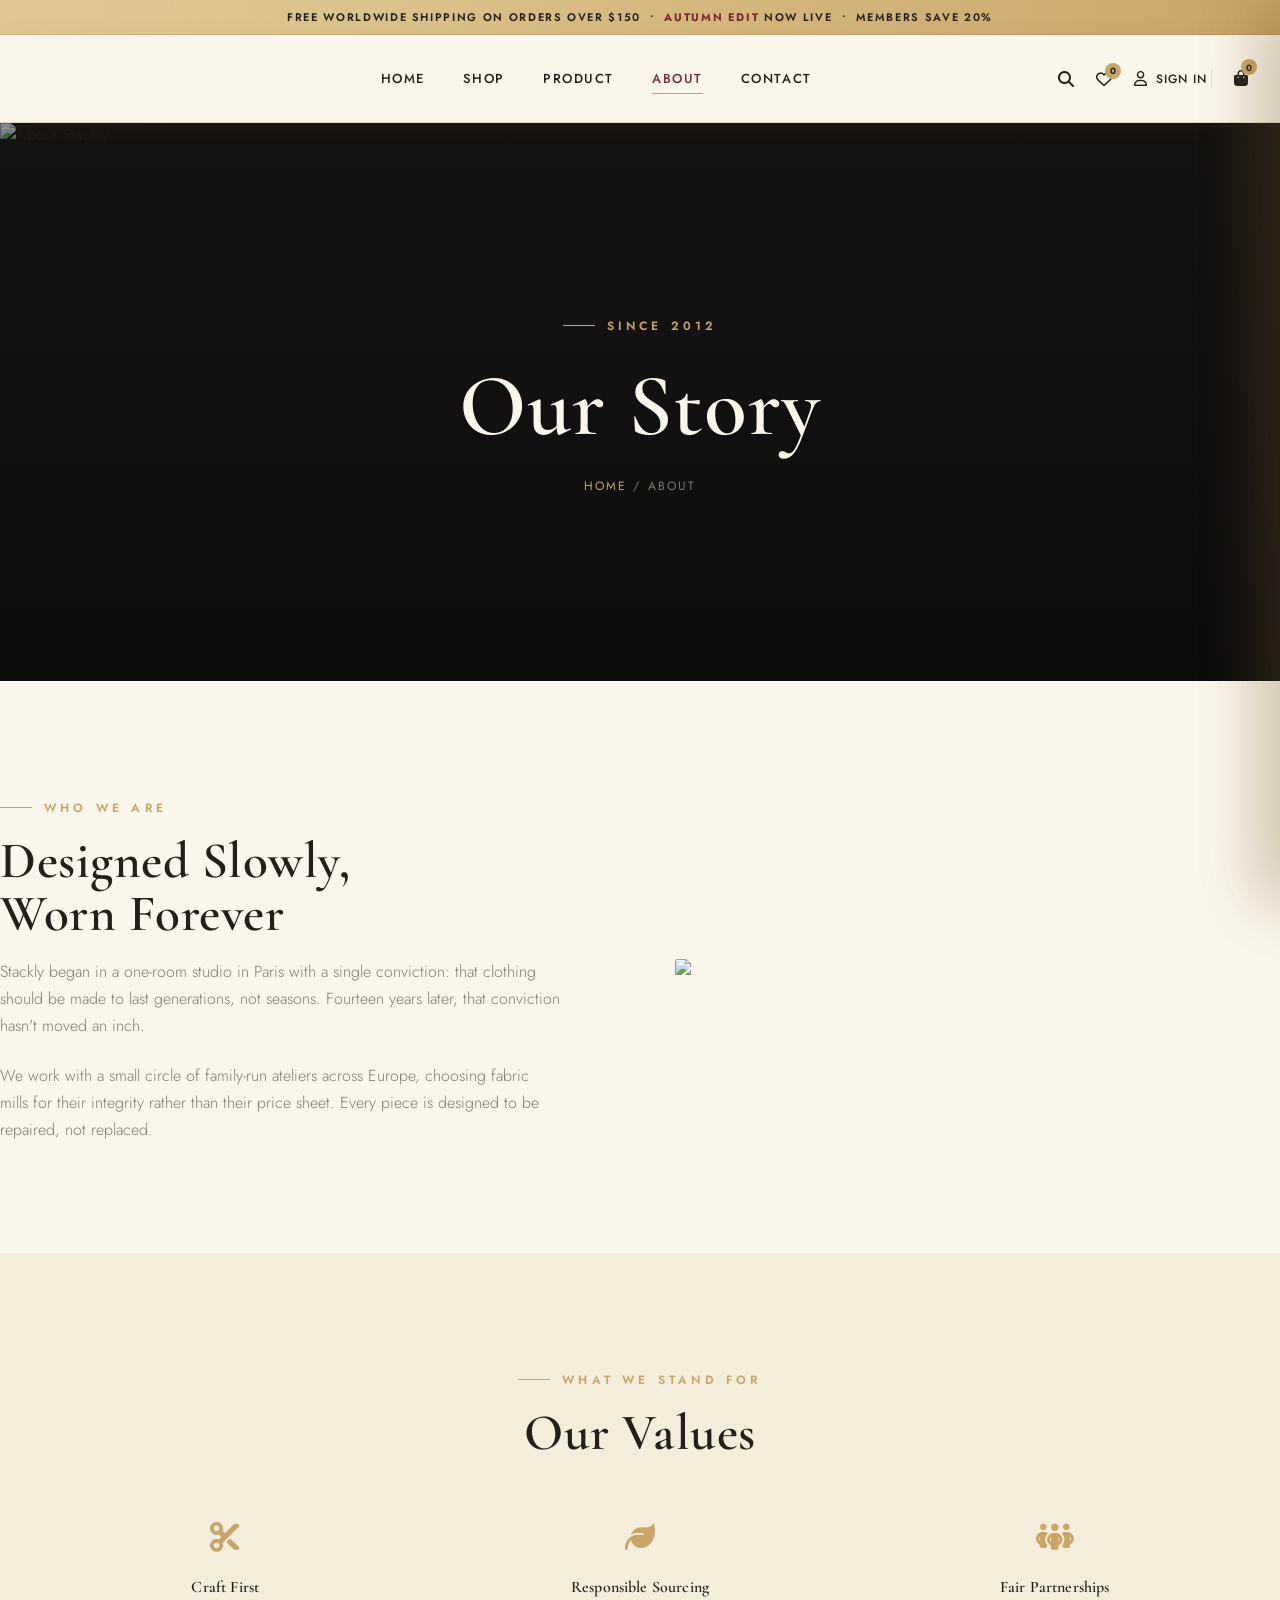
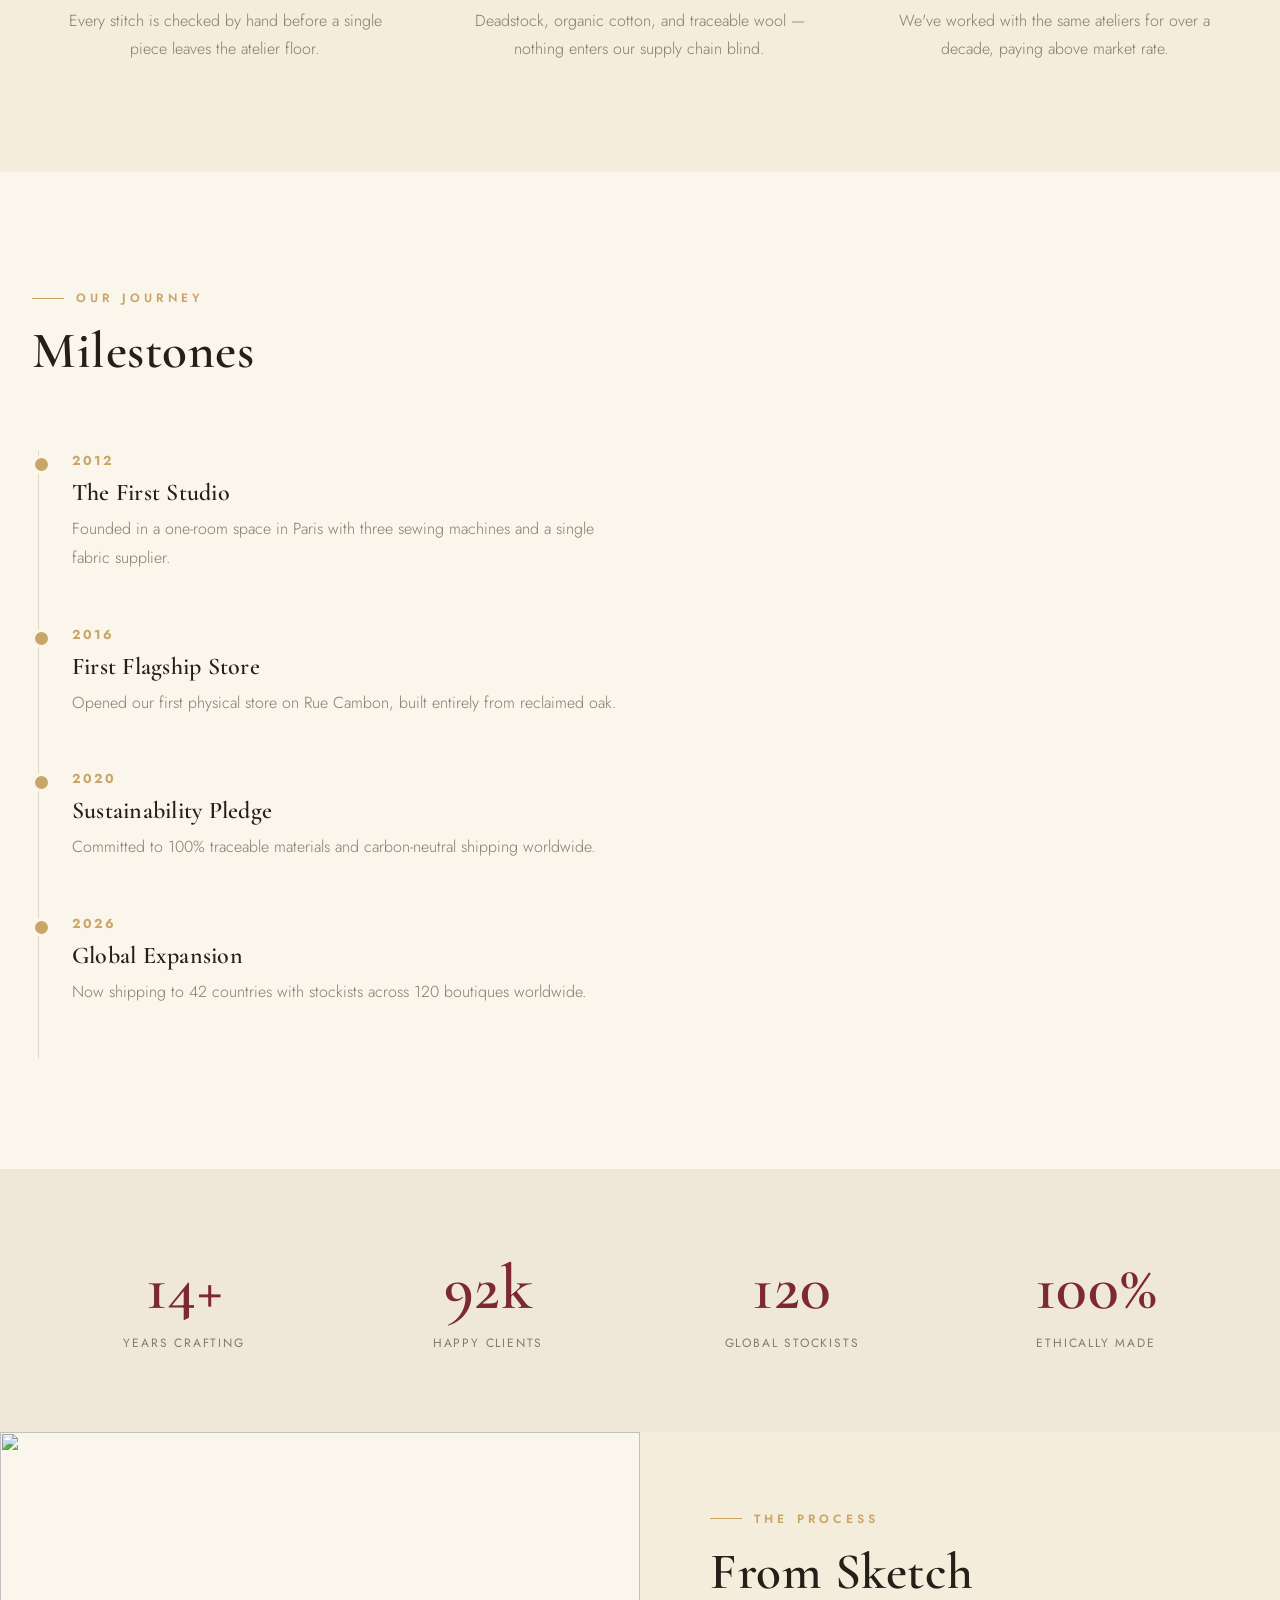
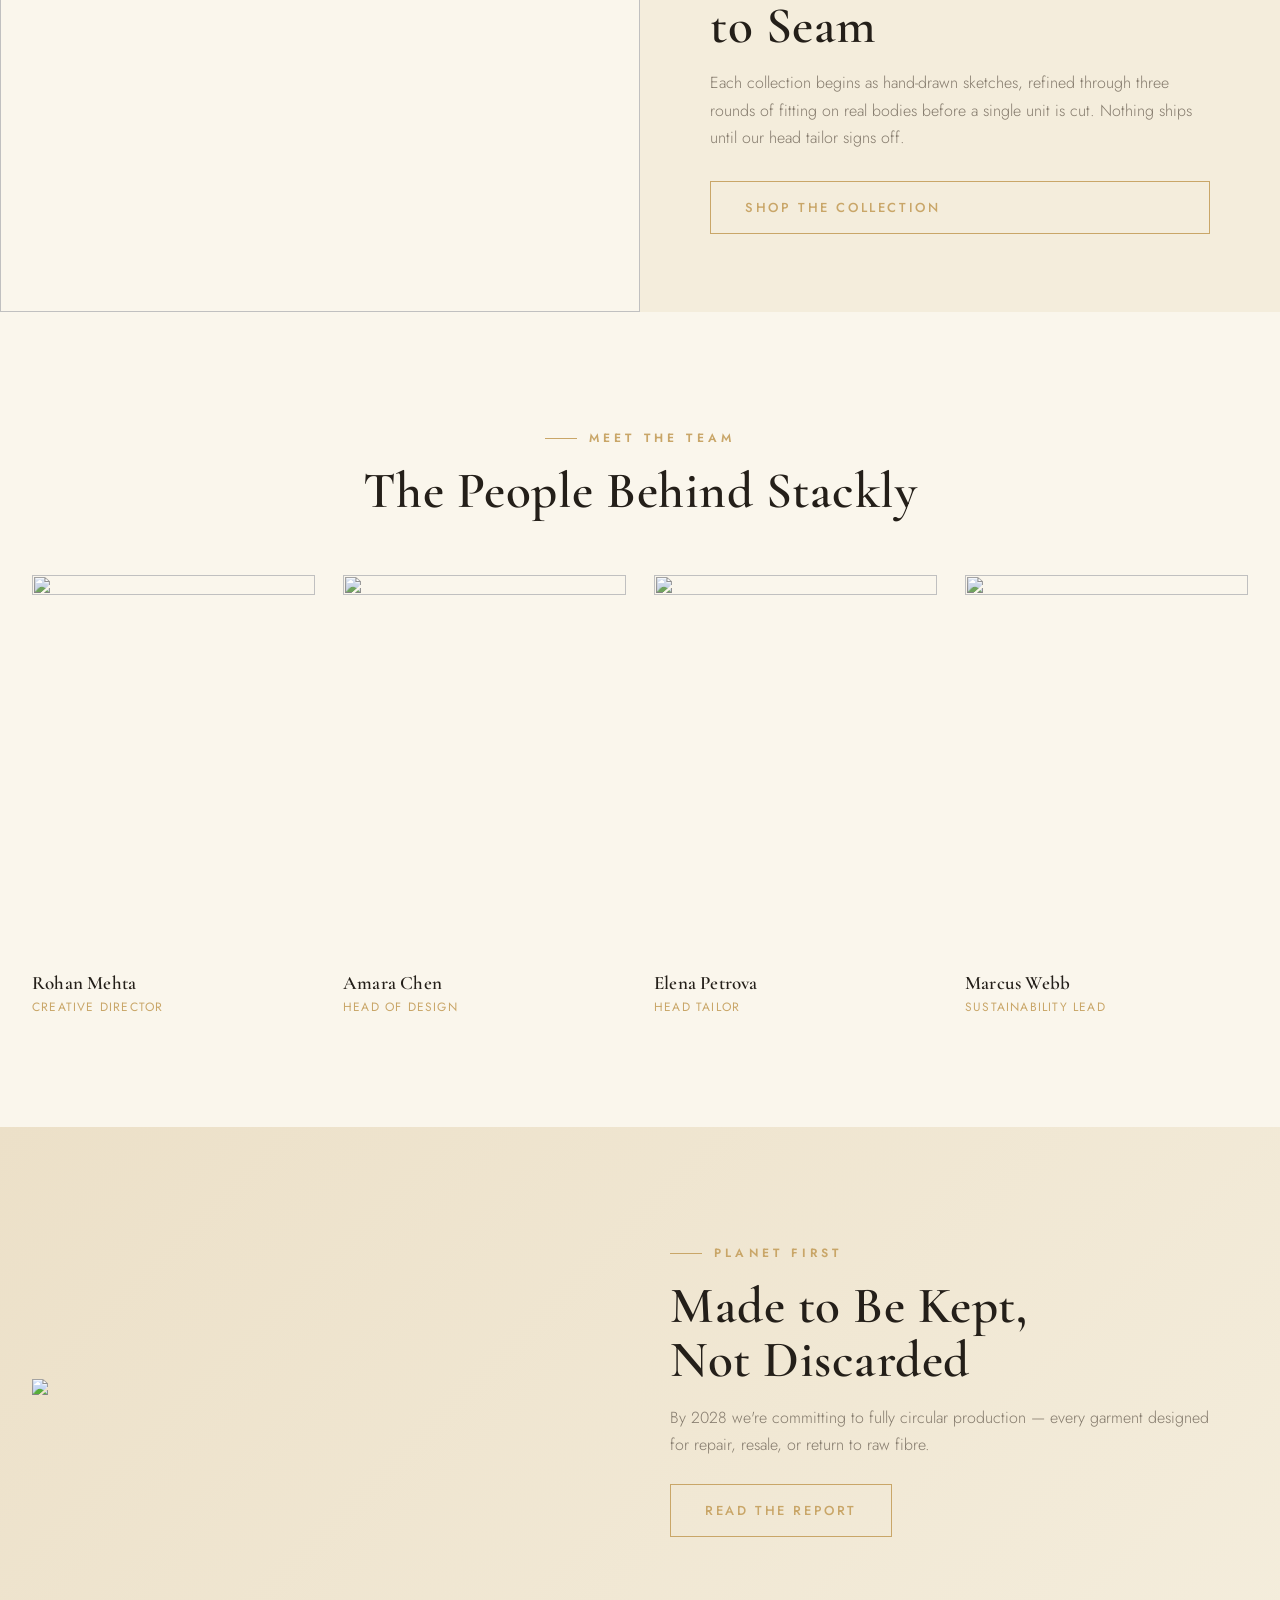
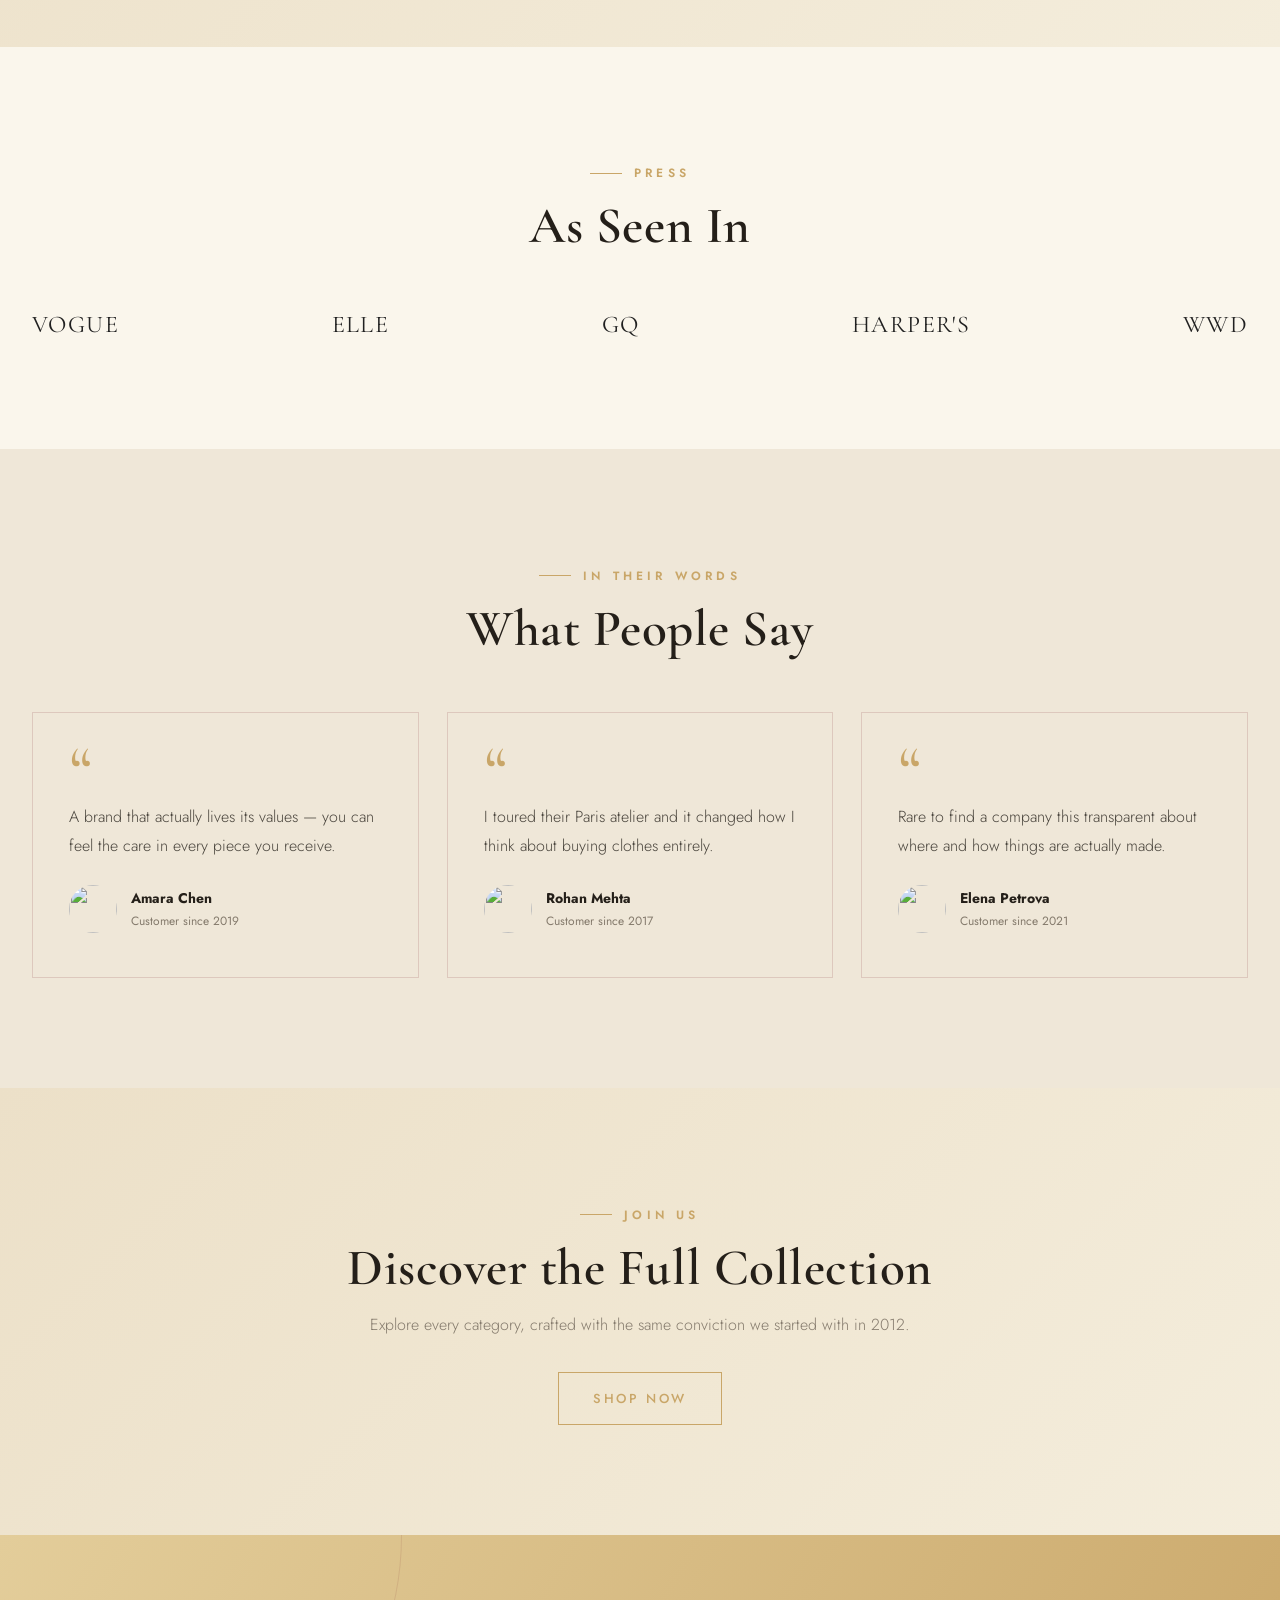
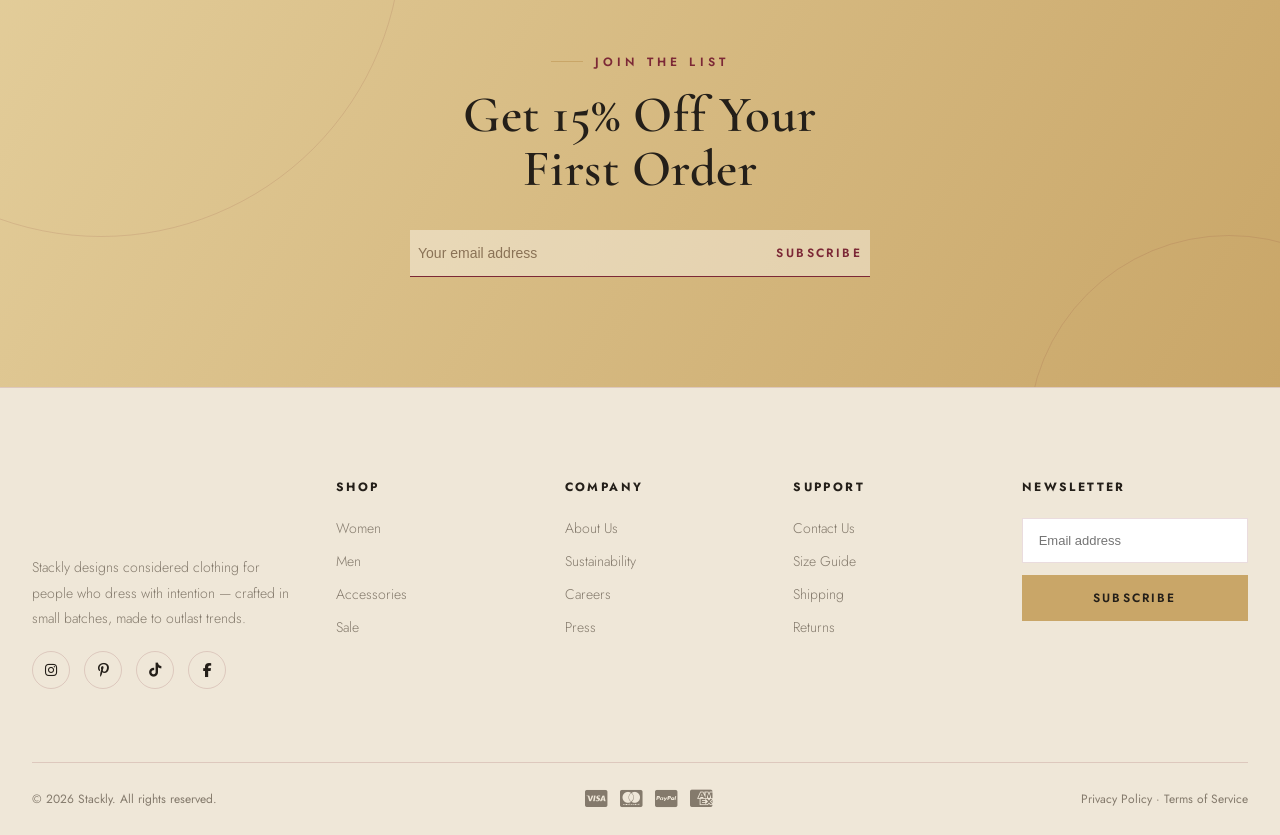
==== commit 39631033: "update" ====
--- a/about.html
+++ b/about.html
@@ -187,7 +187,7 @@
   <div class="container">
     <div class="footer-top">
       <div class="footer-col footer-logo">
-        <div class="logo-chip"><img src="https://wsrv.nl/?url=https://snabsolutions.in/wp-content/uploads/2026/02/stackly-snab-solutions.png&w=200&h=80&output=webp&q=80&fit=inside" alt="Stackly"></div>
+        <a href="index.html" class="logo-chip"><img src="https://wsrv.nl/?url=https://snabsolutions.in/wp-content/uploads/2026/02/stackly-snab-solutions.png&w=200&h=80&output=webp&q=80&fit=inside" alt="Stackly"></a>
         <p class="desc">Stackly designs considered clothing for people who dress with intention — crafted in small batches, made to outlast trends.</p>
         <div class="footer-social">
           <a href="404.html"><i class="fa-brands fa-instagram"></i></a>
